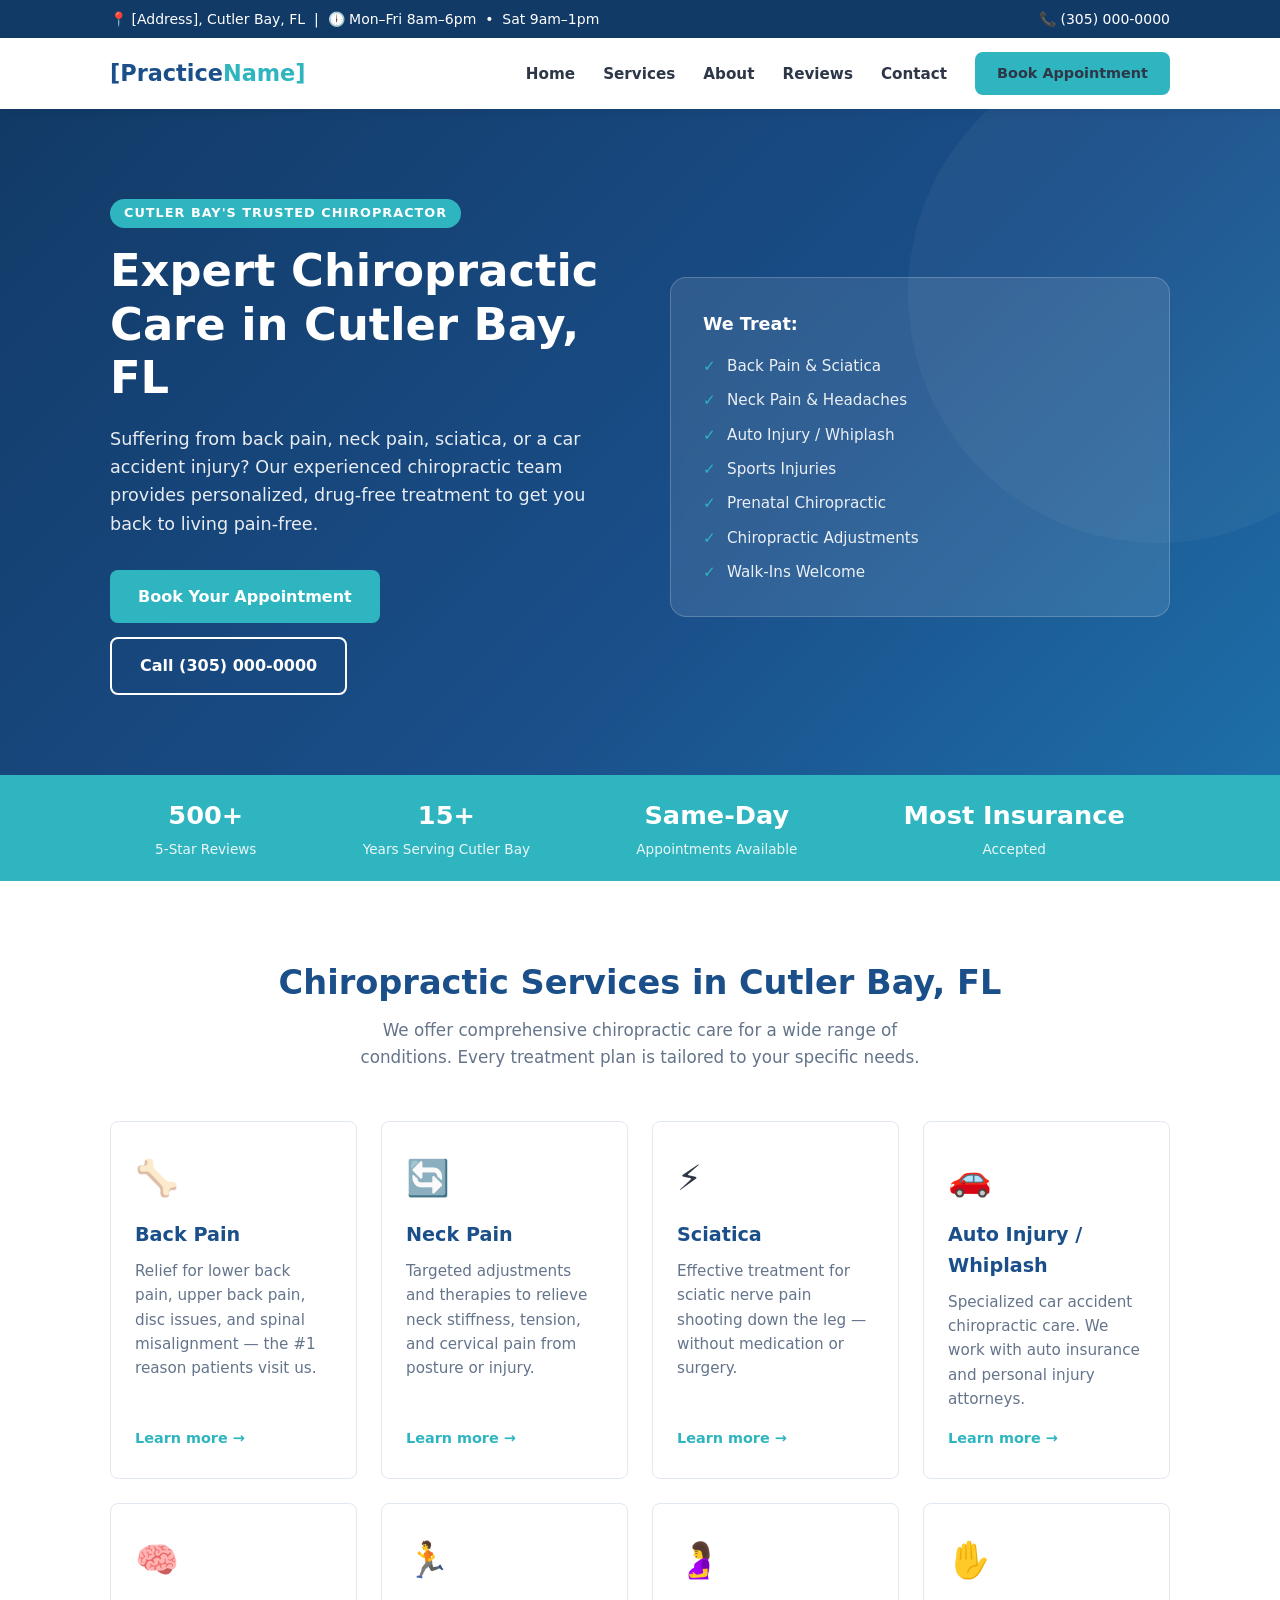
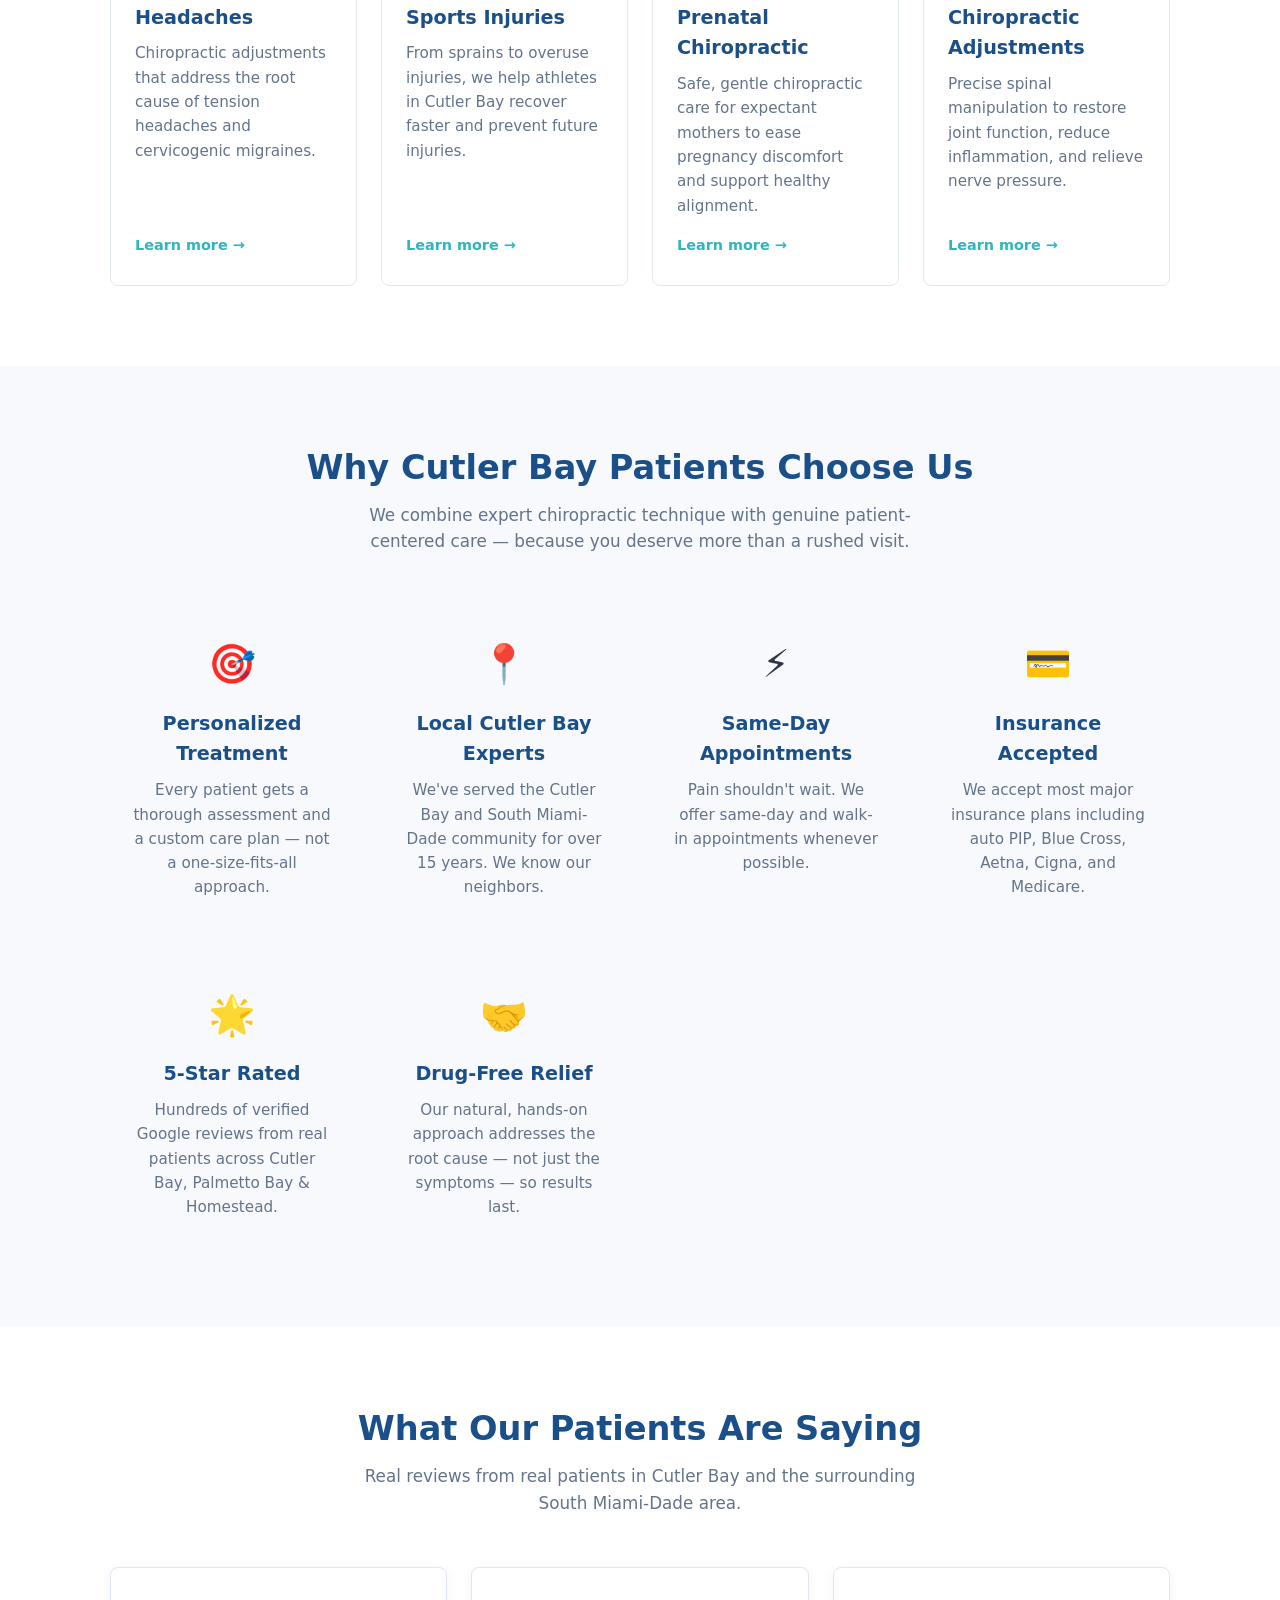
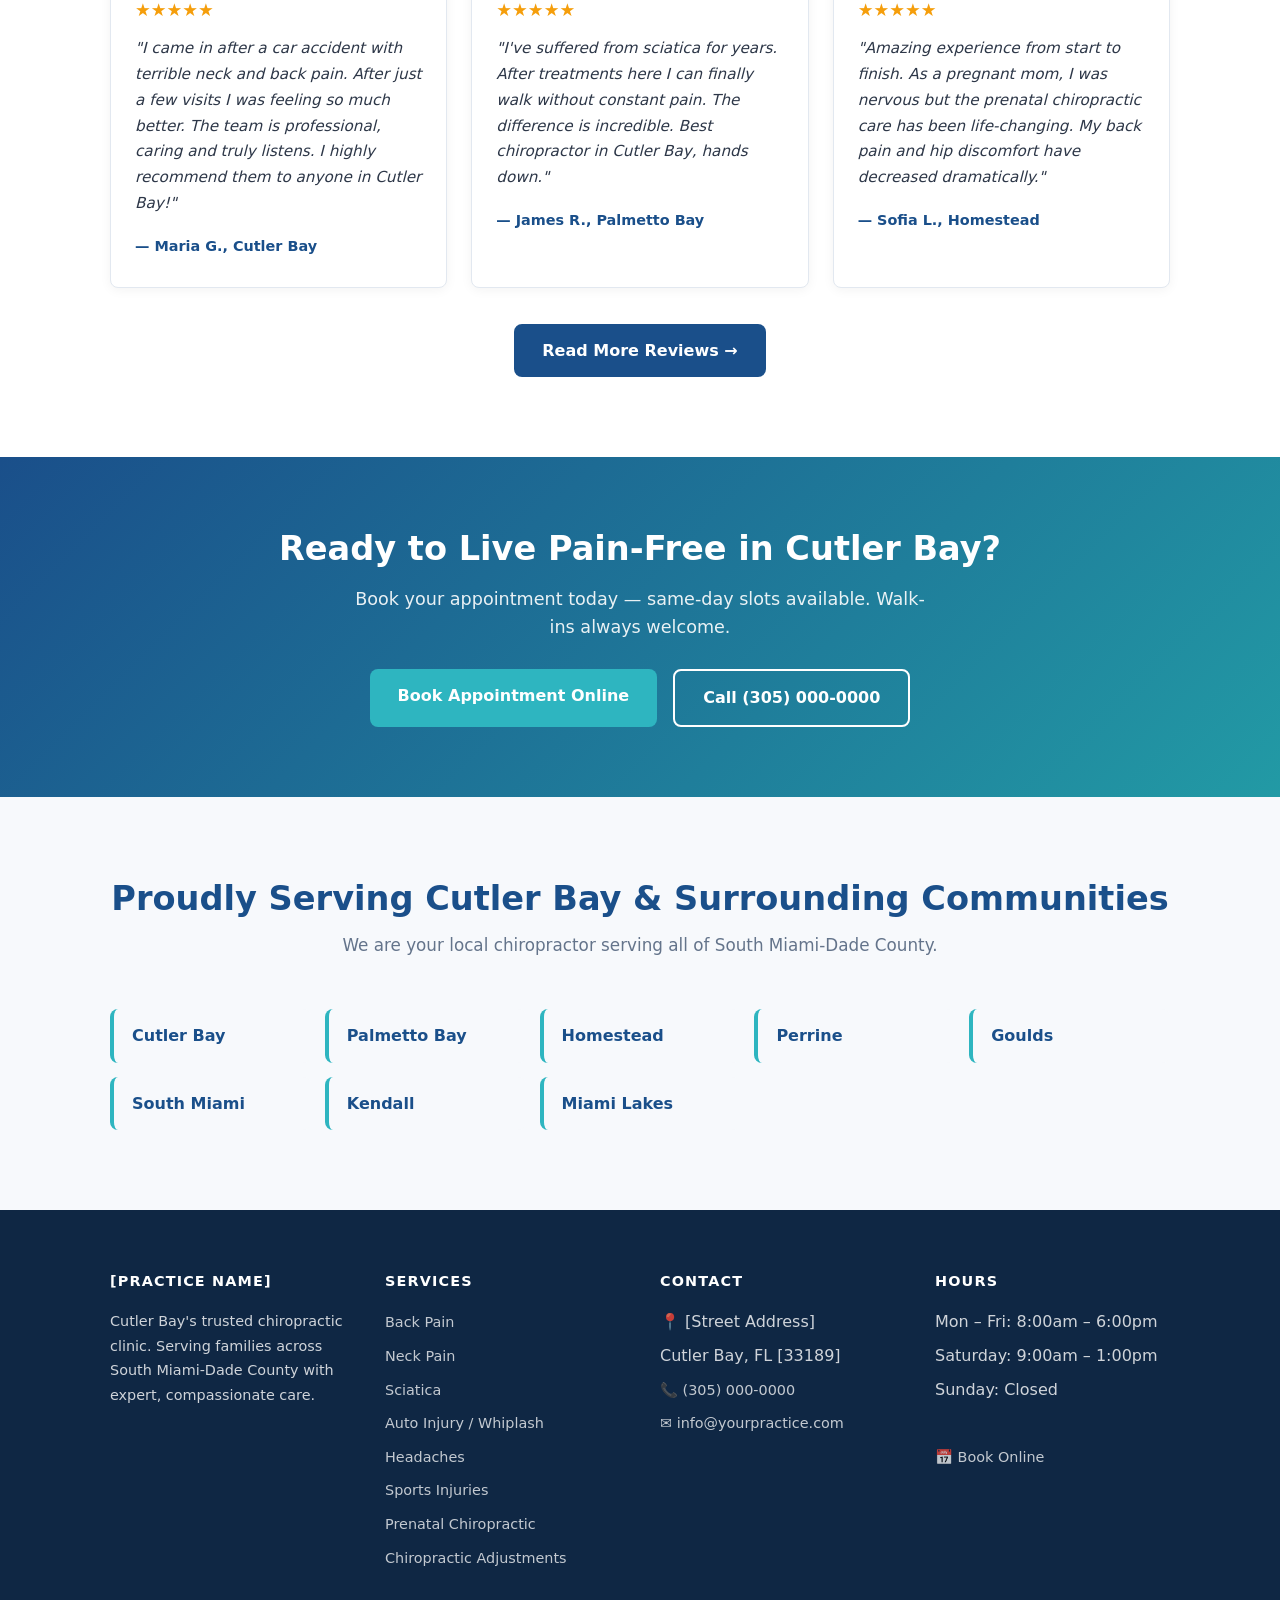
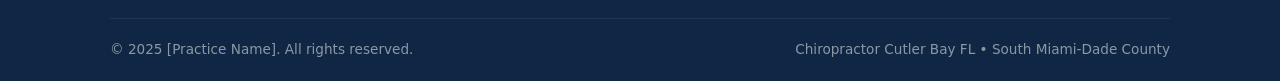
==== index.html @ 63dfa7e5 "Build full chiropractic website for Cutler Bay FL practice Complete SEO-optimized website including:" ====
<!DOCTYPE html>
<html lang="en">
<head>
  <meta charset="UTF-8" />
  <meta name="viewport" content="width=device-width, initial-scale=1.0" />
  <title>Chiropractor Cutler Bay FL | [Practice Name] – Back Pain, Neck Pain & More</title>
  <meta name="description" content="Top-rated chiropractor in Cutler Bay FL. We treat back pain, neck pain, sciatica, auto injuries, headaches, sports injuries & more. Walk-ins welcome. Book today!" />
  <meta name="keywords" content="chiropractor Cutler Bay FL, chiropractor near me, best chiropractor Cutler Bay, car accident chiropractor Cutler Bay, walk-in chiropractor Cutler Bay, back pain, neck pain, sciatica" />
  <link rel="canonical" href="https://www.[yourpractice].com/" />
  <link rel="stylesheet" href="css/style.css" />
  <!-- Schema.org LocalBusiness -->
  <script type="application/ld+json">
  {
    "@context": "https://schema.org",
    "@type": "MedicalBusiness",
    "name": "[Practice Name]",
    "description": "Chiropractic care in Cutler Bay, FL serving patients with back pain, neck pain, sciatica, auto injuries, headaches, sports injuries, and more.",
    "url": "https://www.[yourpractice].com",
    "telephone": "[(305) 000-0000]",
    "address": {
      "@type": "PostalAddress",
      "streetAddress": "[Street Address]",
      "addressLocality": "Cutler Bay",
      "addressRegion": "FL",
      "postalCode": "[33189]",
      "addressCountry": "US"
    },
    "geo": {
      "@type": "GeoCoordinates",
      "latitude": "25.5769",
      "longitude": "-80.3434"
    },
    "openingHoursSpecification": [
      { "@type": "OpeningHoursSpecification", "dayOfWeek": ["Monday","Tuesday","Wednesday","Thursday","Friday"], "opens": "08:00", "closes": "18:00" },
      { "@type": "OpeningHoursSpecification", "dayOfWeek": "Saturday", "opens": "09:00", "closes": "13:00" }
    ],
    "priceRange": "$$",
    "areaServed": ["Cutler Bay","Palmetto Bay","Homestead","Miami","South Miami-Dade County"]
  }
  </script>
</head>
<body>

  <!-- TOP BAR -->
  <div class="topbar">
    <div class="container">
      <span>&#128205; [Address], Cutler Bay, FL &nbsp;|&nbsp; &#128341; Mon–Fri 8am–6pm &nbsp;&bull;&nbsp; Sat 9am–1pm</span>
      <a href="tel:+13050000000">&#128222; (305) 000-0000</a>
    </div>
  </div>

  <!-- HEADER -->
  <header class="header">
    <div class="container">
      <a href="index.html" class="logo">[Practice<span>Name]</span></a>
      <nav class="nav" id="mainNav">
        <a href="index.html">Home</a>
        <a href="#services">Services</a>
        <a href="#about">About</a>
        <a href="#reviews">Reviews</a>
        <a href="contact.html">Contact</a>
        <a href="contact.html" class="btn btn--primary" style="padding:10px 22px;font-size:.9rem;">Book Appointment</a>
      </nav>
      <button class="nav-toggle" id="navToggle" aria-label="Toggle navigation">
        <span></span><span></span><span></span>
      </button>
    </div>
  </header>

  <!-- HERO -->
  <section class="hero">
    <div class="container">
      <div class="hero-content">
        <span class="hero-badge">Cutler Bay's Trusted Chiropractor</span>
        <h1>Expert Chiropractic Care in Cutler Bay, FL</h1>
        <p>Suffering from back pain, neck pain, sciatica, or a car accident injury? Our experienced chiropractic team provides personalized, drug-free treatment to get you back to living pain-free.</p>
        <div class="hero-btns">
          <a href="contact.html" class="btn btn--primary">Book Your Appointment</a>
          <a href="tel:+13050000000" class="btn btn--outline">Call (305) 000-0000</a>
        </div>
      </div>
      <div class="hero-card">
        <h3>We Treat:</h3>
        <ul>
          <li>Back Pain &amp; Sciatica</li>
          <li>Neck Pain &amp; Headaches</li>
          <li>Auto Injury / Whiplash</li>
          <li>Sports Injuries</li>
          <li>Prenatal Chiropractic</li>
          <li>Chiropractic Adjustments</li>
          <li>Walk-Ins Welcome</li>
        </ul>
      </div>
    </div>
  </section>

  <!-- TRUST BAR -->
  <div class="trust-bar">
    <div class="container">
      <div class="trust-item"><strong>500+</strong><span>5-Star Reviews</span></div>
      <div class="trust-item"><strong>15+</strong><span>Years Serving Cutler Bay</span></div>
      <div class="trust-item"><strong>Same-Day</strong><span>Appointments Available</span></div>
      <div class="trust-item"><strong>Most Insurance</strong><span>Accepted</span></div>
    </div>
  </div>

  <!-- SERVICES -->
  <section class="section" id="services">
    <div class="container">
      <div class="section-header">
        <h2>Chiropractic Services in Cutler Bay, FL</h2>
        <p>We offer comprehensive chiropractic care for a wide range of conditions. Every treatment plan is tailored to your specific needs.</p>
      </div>
      <div class="services-grid">
        <div class="service-card">
          <div class="service-icon">🦴</div>
          <h3>Back Pain</h3>
          <p>Relief for lower back pain, upper back pain, disc issues, and spinal misalignment — the #1 reason patients visit us.</p>
          <a href="services/back-pain.html" class="learn-more">Learn more &rarr;</a>
        </div>
        <div class="service-card">
          <div class="service-icon">🔄</div>
          <h3>Neck Pain</h3>
          <p>Targeted adjustments and therapies to relieve neck stiffness, tension, and cervical pain from posture or injury.</p>
          <a href="services/neck-pain.html" class="learn-more">Learn more &rarr;</a>
        </div>
        <div class="service-card">
          <div class="service-icon">⚡</div>
          <h3>Sciatica</h3>
          <p>Effective treatment for sciatic nerve pain shooting down the leg — without medication or surgery.</p>
          <a href="services/sciatica.html" class="learn-more">Learn more &rarr;</a>
        </div>
        <div class="service-card">
          <div class="service-icon">🚗</div>
          <h3>Auto Injury / Whiplash</h3>
          <p>Specialized car accident chiropractic care. We work with auto insurance and personal injury attorneys.</p>
          <a href="services/auto-injury.html" class="learn-more">Learn more &rarr;</a>
        </div>
        <div class="service-card">
          <div class="service-icon">🧠</div>
          <h3>Headaches</h3>
          <p>Chiropractic adjustments that address the root cause of tension headaches and cervicogenic migraines.</p>
          <a href="services/headaches.html" class="learn-more">Learn more &rarr;</a>
        </div>
        <div class="service-card">
          <div class="service-icon">🏃</div>
          <h3>Sports Injuries</h3>
          <p>From sprains to overuse injuries, we help athletes in Cutler Bay recover faster and prevent future injuries.</p>
          <a href="services/sports-injuries.html" class="learn-more">Learn more &rarr;</a>
        </div>
        <div class="service-card">
          <div class="service-icon">🤰</div>
          <h3>Prenatal Chiropractic</h3>
          <p>Safe, gentle chiropractic care for expectant mothers to ease pregnancy discomfort and support healthy alignment.</p>
          <a href="services/prenatal-chiropractic.html" class="learn-more">Learn more &rarr;</a>
        </div>
        <div class="service-card">
          <div class="service-icon">✋</div>
          <h3>Chiropractic Adjustments</h3>
          <p>Precise spinal manipulation to restore joint function, reduce inflammation, and relieve nerve pressure.</p>
          <a href="services/chiropractic-adjustments.html" class="learn-more">Learn more &rarr;</a>
        </div>
      </div>
    </div>
  </section>

  <!-- WHY CHOOSE US -->
  <section class="section section--gray" id="about">
    <div class="container">
      <div class="section-header">
        <h2>Why Cutler Bay Patients Choose Us</h2>
        <p>We combine expert chiropractic technique with genuine patient-centered care — because you deserve more than a rushed visit.</p>
      </div>
      <div class="why-grid">
        <div class="why-card">
          <div class="why-icon">🎯</div>
          <h3>Personalized Treatment</h3>
          <p>Every patient gets a thorough assessment and a custom care plan — not a one-size-fits-all approach.</p>
        </div>
        <div class="why-card">
          <div class="why-icon">📍</div>
          <h3>Local Cutler Bay Experts</h3>
          <p>We've served the Cutler Bay and South Miami-Dade community for over 15 years. We know our neighbors.</p>
        </div>
        <div class="why-card">
          <div class="why-icon">⚡</div>
          <h3>Same-Day Appointments</h3>
          <p>Pain shouldn't wait. We offer same-day and walk-in appointments whenever possible.</p>
        </div>
        <div class="why-card">
          <div class="why-icon">💳</div>
          <h3>Insurance Accepted</h3>
          <p>We accept most major insurance plans including auto PIP, Blue Cross, Aetna, Cigna, and Medicare.</p>
        </div>
        <div class="why-card">
          <div class="why-icon">🌟</div>
          <h3>5-Star Rated</h3>
          <p>Hundreds of verified Google reviews from real patients across Cutler Bay, Palmetto Bay &amp; Homestead.</p>
        </div>
        <div class="why-card">
          <div class="why-icon">🤝</div>
          <h3>Drug-Free Relief</h3>
          <p>Our natural, hands-on approach addresses the root cause — not just the symptoms — so results last.</p>
        </div>
      </div>
    </div>
  </section>

  <!-- REVIEWS -->
  <section class="section" id="reviews">
    <div class="container">
      <div class="section-header">
        <h2>What Our Patients Are Saying</h2>
        <p>Real reviews from real patients in Cutler Bay and the surrounding South Miami-Dade area.</p>
      </div>
      <div class="reviews-grid">
        <div class="review-card">
          <div class="stars">&#9733;&#9733;&#9733;&#9733;&#9733;</div>
          <blockquote>"I came in after a car accident with terrible neck and back pain. After just a few visits I was feeling so much better. The team is professional, caring and truly listens. I highly recommend them to anyone in Cutler Bay!"</blockquote>
          <span class="reviewer">— Maria G., Cutler Bay</span>
        </div>
        <div class="review-card">
          <div class="stars">&#9733;&#9733;&#9733;&#9733;&#9733;</div>
          <blockquote>"I've suffered from sciatica for years. After treatments here I can finally walk without constant pain. The difference is incredible. Best chiropractor in Cutler Bay, hands down."</blockquote>
          <span class="reviewer">— James R., Palmetto Bay</span>
        </div>
        <div class="review-card">
          <div class="stars">&#9733;&#9733;&#9733;&#9733;&#9733;</div>
          <blockquote>"Amazing experience from start to finish. As a pregnant mom, I was nervous but the prenatal chiropractic care has been life-changing. My back pain and hip discomfort have decreased dramatically."</blockquote>
          <span class="reviewer">— Sofia L., Homestead</span>
        </div>
      </div>
      <div style="text-align:center;margin-top:36px;">
        <a href="contact.html" class="btn btn--blue">Read More Reviews &rarr;</a>
      </div>
    </div>
  </section>

  <!-- CTA -->
  <section class="cta-band">
    <div class="container">
      <h2>Ready to Live Pain-Free in Cutler Bay?</h2>
      <p>Book your appointment today — same-day slots available. Walk-ins always welcome.</p>
      <div class="cta-btns">
        <a href="contact.html" class="btn btn--primary">Book Appointment Online</a>
        <a href="tel:+13050000000" class="btn btn--outline">Call (305) 000-0000</a>
      </div>
    </div>
  </section>

  <!-- AREA SERVED -->
  <section class="section section--gray">
    <div class="container">
      <div class="section-header">
        <h2>Proudly Serving Cutler Bay &amp; Surrounding Communities</h2>
        <p>We are your local chiropractor serving all of South Miami-Dade County.</p>
      </div>
      <div class="conditions-list">
        <span class="condition-item">Cutler Bay</span>
        <span class="condition-item">Palmetto Bay</span>
        <span class="condition-item">Homestead</span>
        <span class="condition-item">Perrine</span>
        <span class="condition-item">Goulds</span>
        <span class="condition-item">South Miami</span>
        <span class="condition-item">Kendall</span>
        <span class="condition-item">Miami Lakes</span>
      </div>
    </div>
  </section>

  <!-- FOOTER -->
  <footer class="footer">
    <div class="container">
      <div class="footer-grid">
        <div class="footer-col">
          <h4>[Practice Name]</h4>
          <p>Cutler Bay's trusted chiropractic clinic. Serving families across South Miami-Dade County with expert, compassionate care.</p>
        </div>
        <div class="footer-col">
          <h4>Services</h4>
          <ul>
            <li><a href="services/back-pain.html">Back Pain</a></li>
            <li><a href="services/neck-pain.html">Neck Pain</a></li>
            <li><a href="services/sciatica.html">Sciatica</a></li>
            <li><a href="services/auto-injury.html">Auto Injury / Whiplash</a></li>
            <li><a href="services/headaches.html">Headaches</a></li>
            <li><a href="services/sports-injuries.html">Sports Injuries</a></li>
            <li><a href="services/prenatal-chiropractic.html">Prenatal Chiropractic</a></li>
            <li><a href="services/chiropractic-adjustments.html">Chiropractic Adjustments</a></li>
          </ul>
        </div>
        <div class="footer-col">
          <h4>Contact</h4>
          <ul>
            <li>&#128205; [Street Address]</li>
            <li>Cutler Bay, FL [33189]</li>
            <li><a href="tel:+13050000000">&#128222; (305) 000-0000</a></li>
            <li><a href="mailto:info@yourpractice.com">&#9993;&#65039; info@yourpractice.com</a></li>
          </ul>
        </div>
        <div class="footer-col">
          <h4>Hours</h4>
          <ul>
            <li>Mon – Fri: 8:00am – 6:00pm</li>
            <li>Saturday: 9:00am – 1:00pm</li>
            <li>Sunday: Closed</li>
            <li>&nbsp;</li>
            <li><a href="contact.html">&#128197; Book Online</a></li>
          </ul>
        </div>
      </div>
      <div class="footer-bottom">
        <span>&copy; 2025 [Practice Name]. All rights reserved.</span>
        <span>Chiropractor Cutler Bay FL &bull; South Miami-Dade County</span>
      </div>
    </div>
  </footer>

  <script>
    const toggle = document.getElementById('navToggle');
    const nav = document.getElementById('mainNav');
    toggle.addEventListener('click', () => nav.classList.toggle('open'));
  </script>
</body>
</html>
---- css/style.css ----
/* ===== RESET & BASE ===== */
*, *::before, *::after { box-sizing: border-box; margin: 0; padding: 0; }

:root {
  --blue:       #1a4f8a;
  --blue-dark:  #123a67;
  --teal:       #2eb5c0;
  --teal-dark:  #229aa5;
  --text:       #2d3748;
  --muted:      #64748b;
  --bg:         #f7f9fc;
  --white:      #ffffff;
  --border:     #e2e8f0;
  --radius:     8px;
  --shadow:     0 4px 24px rgba(26,79,138,.10);
  --transition: .2s ease;
}

html { scroll-behavior: smooth; }

body {
  font-family: 'Segoe UI', system-ui, -apple-system, sans-serif;
  color: var(--text);
  background: var(--white);
  line-height: 1.6;
  font-size: 16px;
}

img { max-width: 100%; display: block; }
a  { color: var(--blue); text-decoration: none; }
a:hover { color: var(--teal); }

.container { max-width: 1100px; margin: 0 auto; padding: 0 20px; }
.section   { padding: 80px 0; }
.section--gray { background: var(--bg); }

h1 { font-size: clamp(1.8rem, 4vw, 2.8rem); line-height: 1.2; }
h2 { font-size: clamp(1.5rem, 3vw, 2.1rem); line-height: 1.3; }
h3 { font-size: 1.2rem; }

/* ===== BUTTONS ===== */
.btn {
  display: inline-block;
  padding: 14px 28px;
  border-radius: var(--radius);
  font-weight: 700;
  font-size: 1rem;
  transition: background var(--transition), transform var(--transition);
  cursor: pointer;
  border: none;
  text-align: center;
}
.btn--primary {
  background: var(--teal);
  color: var(--white);
}
.btn--primary:hover {
  background: var(--teal-dark);
  color: var(--white);
  transform: translateY(-2px);
}
.btn--outline {
  background: transparent;
  color: var(--white);
  border: 2px solid var(--white);
}
.btn--outline:hover {
  background: var(--white);
  color: var(--blue);
}
.btn--blue {
  background: var(--blue);
  color: var(--white);
}
.btn--blue:hover {
  background: var(--blue-dark);
  color: var(--white);
  transform: translateY(-2px);
}

/* ===== TOP BAR ===== */
.topbar {
  background: var(--blue-dark);
  color: var(--white);
  padding: 8px 0;
  font-size: .875rem;
}
.topbar .container {
  display: flex;
  justify-content: space-between;
  align-items: center;
  flex-wrap: wrap;
  gap: 6px;
}
.topbar a { color: var(--white); }
.topbar a:hover { color: var(--teal); }

/* ===== HEADER / NAV ===== */
.header {
  background: var(--white);
  position: sticky;
  top: 0;
  z-index: 100;
  box-shadow: 0 2px 12px rgba(0,0,0,.08);
}
.header .container {
  display: flex;
  align-items: center;
  justify-content: space-between;
  padding-top: 14px;
  padding-bottom: 14px;
}
.logo {
  font-size: 1.4rem;
  font-weight: 800;
  color: var(--blue);
  line-height: 1.2;
}
.logo span { color: var(--teal); }

.nav { display: flex; align-items: center; gap: 28px; }
.nav a {
  color: var(--text);
  font-weight: 600;
  font-size: .95rem;
  transition: color var(--transition);
}
.nav a:hover { color: var(--blue); }

.nav-toggle {
  display: none;
  background: none;
  border: none;
  cursor: pointer;
  flex-direction: column;
  gap: 5px;
  padding: 4px;
}
.nav-toggle span {
  display: block;
  width: 24px;
  height: 2px;
  background: var(--blue);
  border-radius: 2px;
  transition: var(--transition);
}

/* ===== HERO ===== */
.hero {
  background: linear-gradient(135deg, var(--blue-dark) 0%, var(--blue) 60%, #1e6fa8 100%);
  color: var(--white);
  padding: 90px 0 80px;
  position: relative;
  overflow: hidden;
}
.hero::after {
  content: '';
  position: absolute;
  right: -10%;
  top: -10%;
  width: 500px;
  height: 500px;
  border-radius: 50%;
  background: rgba(255,255,255,.04);
  pointer-events: none;
}
.hero .container {
  display: grid;
  grid-template-columns: 1fr 1fr;
  gap: 60px;
  align-items: center;
}
.hero-badge {
  display: inline-block;
  background: var(--teal);
  color: var(--white);
  font-size: .8rem;
  font-weight: 700;
  padding: 4px 14px;
  border-radius: 20px;
  text-transform: uppercase;
  letter-spacing: .08em;
  margin-bottom: 16px;
}
.hero h1 { color: var(--white); margin-bottom: 20px; }
.hero p { font-size: 1.1rem; opacity: .9; margin-bottom: 32px; }
.hero-btns { display: flex; gap: 14px; flex-wrap: wrap; }

.hero-card {
  background: rgba(255,255,255,.1);
  border: 1px solid rgba(255,255,255,.2);
  border-radius: 16px;
  padding: 32px;
  backdrop-filter: blur(6px);
}
.hero-card h3 { color: var(--white); margin-bottom: 16px; font-size: 1.1rem; }
.hero-card ul { list-style: none; display: flex; flex-direction: column; gap: 10px; }
.hero-card li {
  color: rgba(255,255,255,.9);
  padding-left: 24px;
  position: relative;
  font-size: .95rem;
}
.hero-card li::before {
  content: '✓';
  position: absolute;
  left: 0;
  color: var(--teal);
  font-weight: 700;
}

/* ===== TRUST BAR ===== */
.trust-bar {
  background: var(--teal);
  padding: 20px 0;
}
.trust-bar .container {
  display: flex;
  justify-content: space-around;
  flex-wrap: wrap;
  gap: 16px;
  text-align: center;
}
.trust-item { color: var(--white); }
.trust-item strong { display: block; font-size: 1.6rem; font-weight: 800; }
.trust-item span { font-size: .85rem; opacity: .9; }

/* ===== SECTION HEADER ===== */
.section-header { text-align: center; margin-bottom: 50px; }
.section-header h2 { color: var(--blue); margin-bottom: 12px; }
.section-header p { color: var(--muted); max-width: 600px; margin: 0 auto; font-size: 1.05rem; }

/* ===== SERVICES GRID ===== */
.services-grid {
  display: grid;
  grid-template-columns: repeat(auto-fit, minmax(240px, 1fr));
  gap: 24px;
}
.service-card {
  background: var(--white);
  border: 1px solid var(--border);
  border-radius: var(--radius);
  padding: 28px 24px;
  transition: box-shadow var(--transition), transform var(--transition);
  display: flex;
  flex-direction: column;
}
.service-card:hover {
  box-shadow: var(--shadow);
  transform: translateY(-4px);
}
.service-icon {
  font-size: 2.2rem;
  margin-bottom: 14px;
}
.service-card h3 { color: var(--blue); margin-bottom: 8px; }
.service-card p { color: var(--muted); font-size: .95rem; flex: 1; margin-bottom: 16px; }
.service-card a.learn-more {
  color: var(--teal);
  font-weight: 700;
  font-size: .9rem;
}
.service-card a.learn-more:hover { color: var(--teal-dark); }

/* ===== WHY CHOOSE US ===== */
.why-grid {
  display: grid;
  grid-template-columns: repeat(auto-fit, minmax(200px, 1fr));
  gap: 28px;
}
.why-card {
  text-align: center;
  padding: 28px 20px;
}
.why-icon {
  font-size: 2.4rem;
  margin-bottom: 14px;
}
.why-card h3 { color: var(--blue); margin-bottom: 8px; }
.why-card p { color: var(--muted); font-size: .95rem; }

/* ===== REVIEWS ===== */
.reviews-grid {
  display: grid;
  grid-template-columns: repeat(auto-fit, minmax(280px, 1fr));
  gap: 24px;
}
.review-card {
  background: var(--white);
  border: 1px solid var(--border);
  border-radius: var(--radius);
  padding: 28px 24px;
  box-shadow: 0 2px 12px rgba(0,0,0,.05);
}
.stars { color: #f59e0b; font-size: 1.1rem; margin-bottom: 12px; }
.review-card blockquote {
  color: var(--text);
  font-size: .95rem;
  font-style: italic;
  line-height: 1.7;
  margin-bottom: 16px;
}
.reviewer { font-weight: 700; color: var(--blue); font-size: .9rem; }

/* ===== CTA BAND ===== */
.cta-band {
  background: linear-gradient(135deg, var(--blue) 0%, var(--teal-dark) 100%);
  padding: 70px 0;
  text-align: center;
  color: var(--white);
}
.cta-band h2 { color: var(--white); margin-bottom: 14px; }
.cta-band p { opacity: .9; margin-bottom: 28px; font-size: 1.1rem; max-width: 580px; margin-left: auto; margin-right: auto; }
.cta-btns { display: flex; gap: 16px; justify-content: center; flex-wrap: wrap; }

/* ===== CONDITIONS / FAQ ===== */
.conditions-list {
  display: grid;
  grid-template-columns: repeat(auto-fit, minmax(200px, 1fr));
  gap: 14px;
  margin-top: 16px;
}
.condition-item {
  background: var(--bg);
  border-radius: var(--radius);
  padding: 14px 18px;
  font-weight: 600;
  color: var(--blue);
  border-left: 4px solid var(--teal);
  transition: background var(--transition);
}
.condition-item:hover { background: #e8f4f8; }

/* ===== CONTACT / MAP ===== */
.contact-grid {
  display: grid;
  grid-template-columns: 1fr 1fr;
  gap: 48px;
  align-items: start;
}
.contact-info h2 { color: var(--blue); margin-bottom: 24px; }
.contact-detail {
  display: flex;
  gap: 14px;
  margin-bottom: 20px;
  align-items: flex-start;
}
.contact-detail .icon { font-size: 1.5rem; flex-shrink: 0; }
.contact-detail h4 { font-size: .85rem; text-transform: uppercase; letter-spacing: .06em; color: var(--muted); margin-bottom: 4px; }
.contact-detail p, .contact-detail a { color: var(--text); font-size: 1rem; }

.hours-table { width: 100%; border-collapse: collapse; margin-top: 8px; }
.hours-table tr td { padding: 6px 0; font-size: .95rem; }
.hours-table tr td:last-child { text-align: right; color: var(--muted); }

/* ===== CONTACT FORM ===== */
.contact-form h3 { color: var(--blue); margin-bottom: 20px; }
.form-group { margin-bottom: 16px; }
.form-group label { display: block; font-weight: 600; margin-bottom: 6px; font-size: .9rem; }
.form-group input,
.form-group select,
.form-group textarea {
  width: 100%;
  padding: 12px 14px;
  border: 1px solid var(--border);
  border-radius: var(--radius);
  font-size: 1rem;
  font-family: inherit;
  color: var(--text);
  transition: border-color var(--transition);
}
.form-group input:focus,
.form-group select:focus,
.form-group textarea:focus {
  outline: none;
  border-color: var(--teal);
}
.form-group textarea { resize: vertical; min-height: 110px; }

/* ===== SERVICE PAGE ===== */
.service-hero {
  background: linear-gradient(135deg, var(--blue-dark) 0%, var(--blue) 100%);
  color: var(--white);
  padding: 70px 0;
}
.service-hero h1 { color: var(--white); margin-bottom: 16px; }
.service-hero p { opacity: .9; font-size: 1.1rem; max-width: 640px; margin-bottom: 28px; }

.service-body { padding: 70px 0; }
.service-body .container {
  display: grid;
  grid-template-columns: 2fr 1fr;
  gap: 48px;
  align-items: start;
}
.service-content h2 { color: var(--blue); margin: 32px 0 12px; font-size: 1.4rem; }
.service-content h2:first-child { margin-top: 0; }
.service-content p { color: var(--text); margin-bottom: 14px; line-height: 1.75; }
.service-content ul { margin: 12px 0 14px 20px; }
.service-content li { margin-bottom: 8px; color: var(--text); }

.service-sidebar {
  position: sticky;
  top: 90px;
}
.sidebar-card {
  background: var(--bg);
  border: 1px solid var(--border);
  border-radius: var(--radius);
  padding: 28px 24px;
  margin-bottom: 20px;
}
.sidebar-card h4 { color: var(--blue); margin-bottom: 14px; font-size: 1rem; }
.sidebar-card ul { list-style: none; display: flex; flex-direction: column; gap: 8px; }
.sidebar-card li { font-size: .95rem; }
.sidebar-card li a { color: var(--text); font-weight: 500; }
.sidebar-card li a:hover { color: var(--teal); }

/* ===== FOOTER ===== */
.footer {
  background: #0f2744;
  color: rgba(255,255,255,.8);
  padding: 60px 0 0;
}
.footer-grid {
  display: grid;
  grid-template-columns: repeat(auto-fit, minmax(200px, 1fr));
  gap: 40px;
  margin-bottom: 48px;
}
.footer-col h4 {
  color: var(--white);
  font-size: .9rem;
  text-transform: uppercase;
  letter-spacing: .08em;
  margin-bottom: 16px;
}
.footer-col p { font-size: .9rem; line-height: 1.7; }
.footer-col ul { list-style: none; display: flex; flex-direction: column; gap: 8px; }
.footer-col a {
  color: rgba(255,255,255,.75);
  font-size: .9rem;
  transition: color var(--transition);
}
.footer-col a:hover { color: var(--teal); }
.footer-bottom {
  border-top: 1px solid rgba(255,255,255,.1);
  padding: 20px 0;
  display: flex;
  justify-content: space-between;
  align-items: center;
  flex-wrap: wrap;
  gap: 10px;
  font-size: .85rem;
  opacity: .65;
}

/* ===== SCHEMA HIDDEN ===== */
.schema-hidden { display: none; }

/* ===== RESPONSIVE ===== */
@media (max-width: 900px) {
  .hero .container { grid-template-columns: 1fr; gap: 40px; }
  .contact-grid { grid-template-columns: 1fr; }
  .service-body .container { grid-template-columns: 1fr; }
  .service-sidebar { position: static; }
}

@media (max-width: 700px) {
  .section { padding: 56px 0; }
  .nav { display: none; position: absolute; top: 100%; left: 0; right: 0; background: var(--white); flex-direction: column; padding: 20px; box-shadow: 0 8px 20px rgba(0,0,0,.1); gap: 16px; }
  .nav.open { display: flex; }
  .nav-toggle { display: flex; }
  .topbar .container { flex-direction: column; text-align: center; gap: 4px; }
  .trust-bar .container { gap: 24px; }
  .hero { padding: 60px 0 50px; }
  .cta-band { padding: 50px 0; }
  .footer-bottom { flex-direction: column; text-align: center; }
}

@media (max-width: 480px) {
  .hero-btns { flex-direction: column; }
  .cta-btns { flex-direction: column; align-items: center; }
}
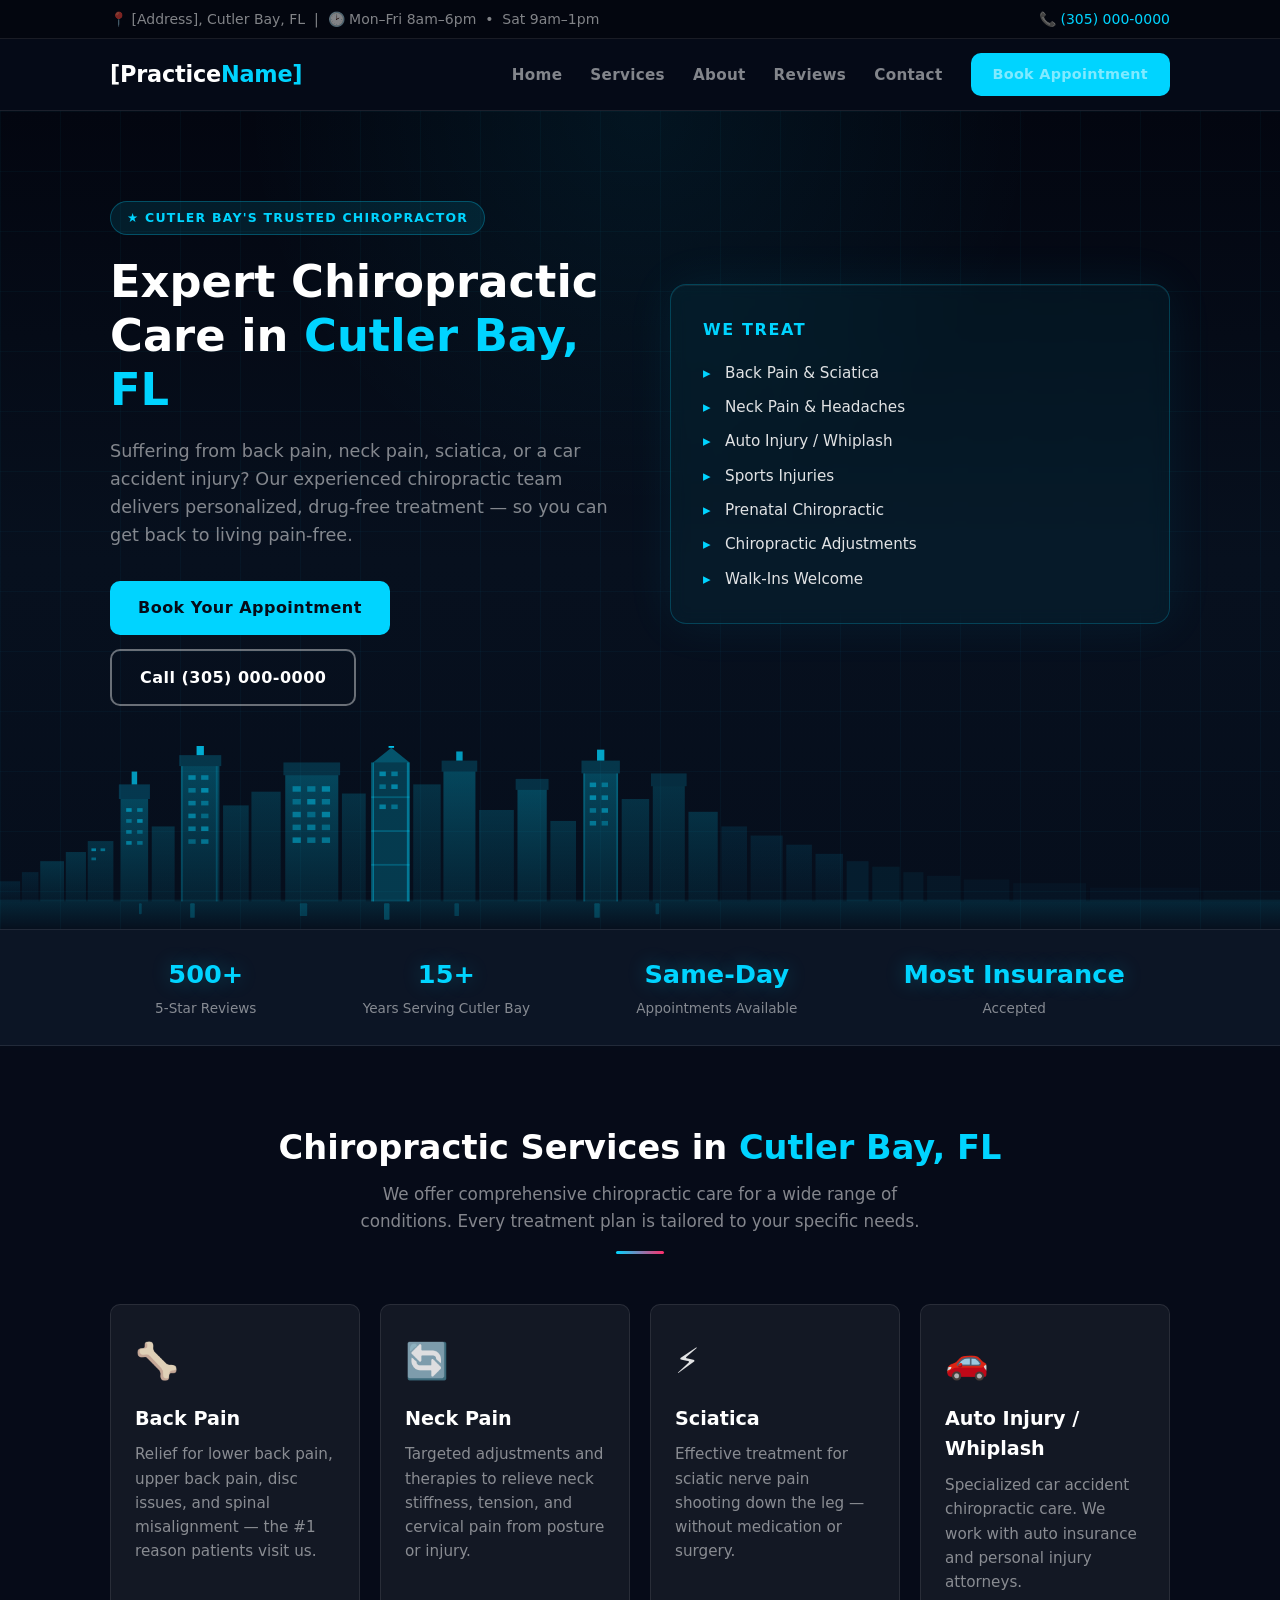
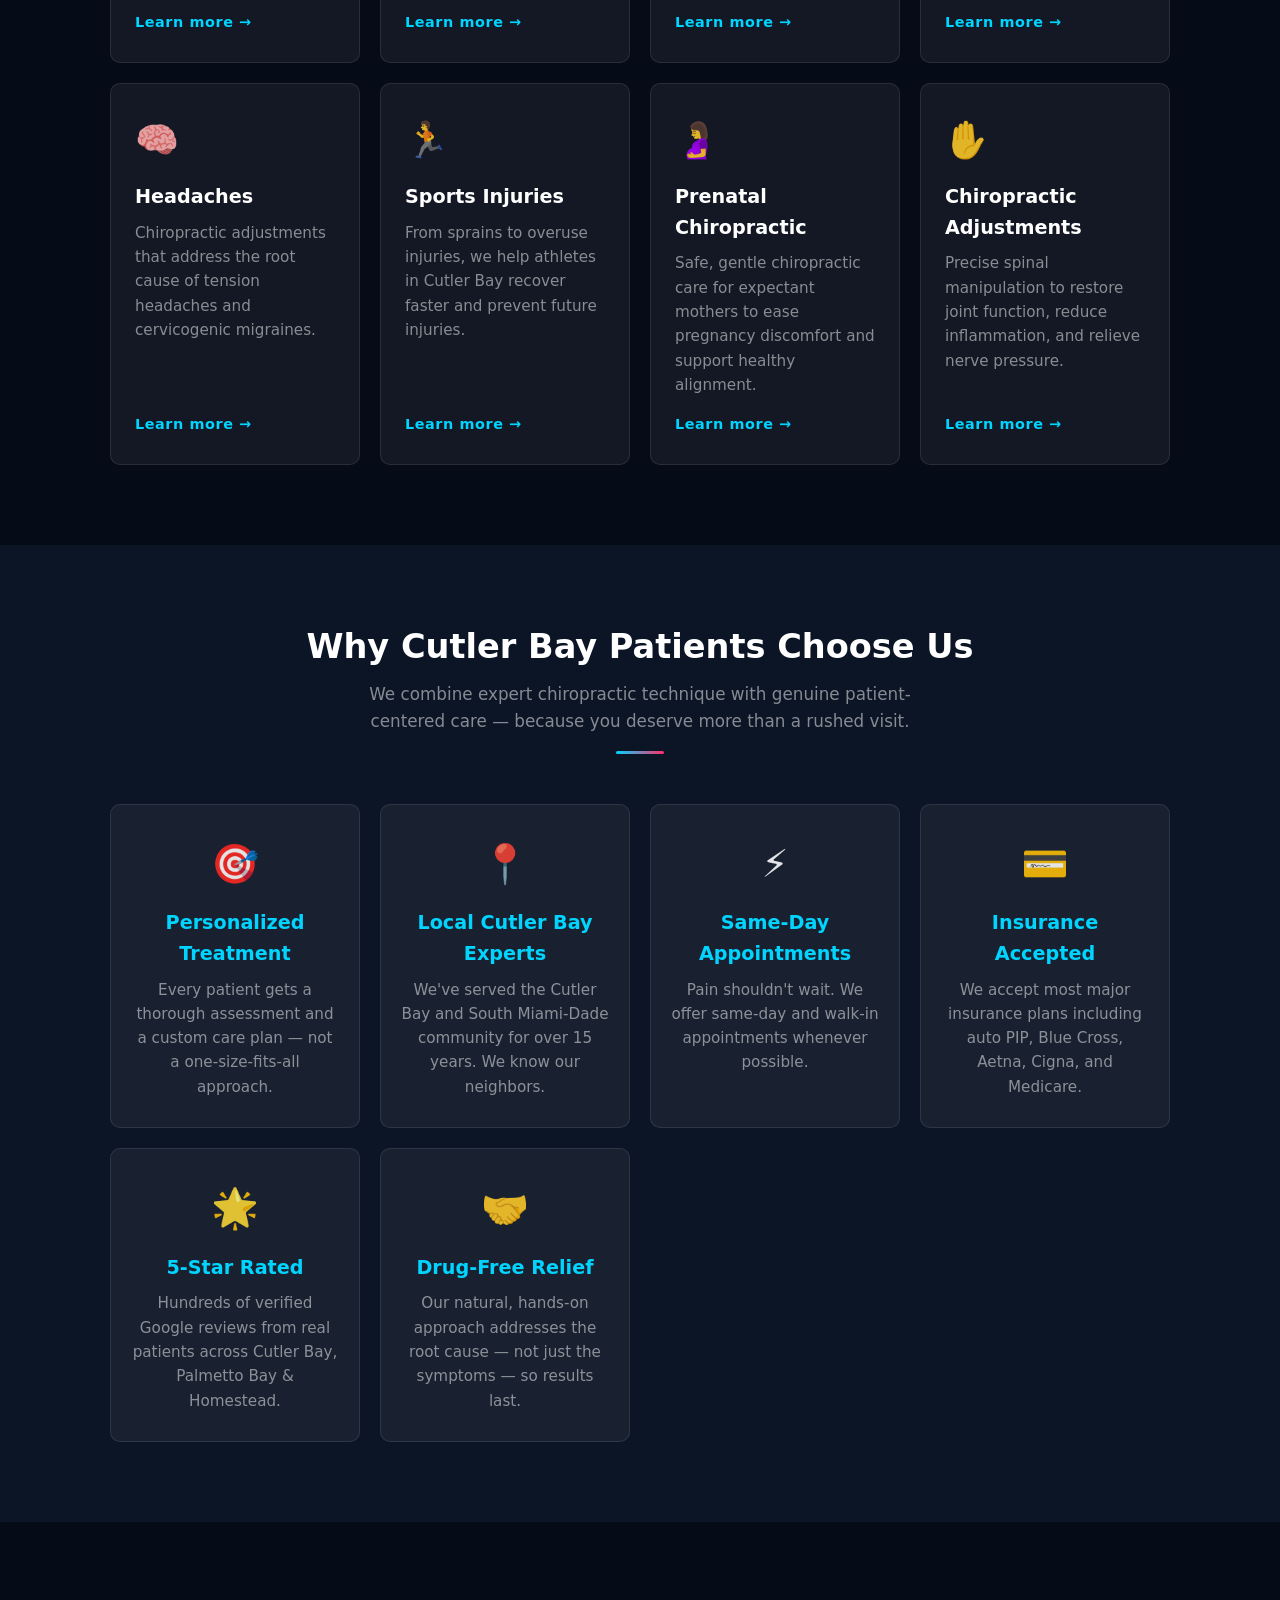
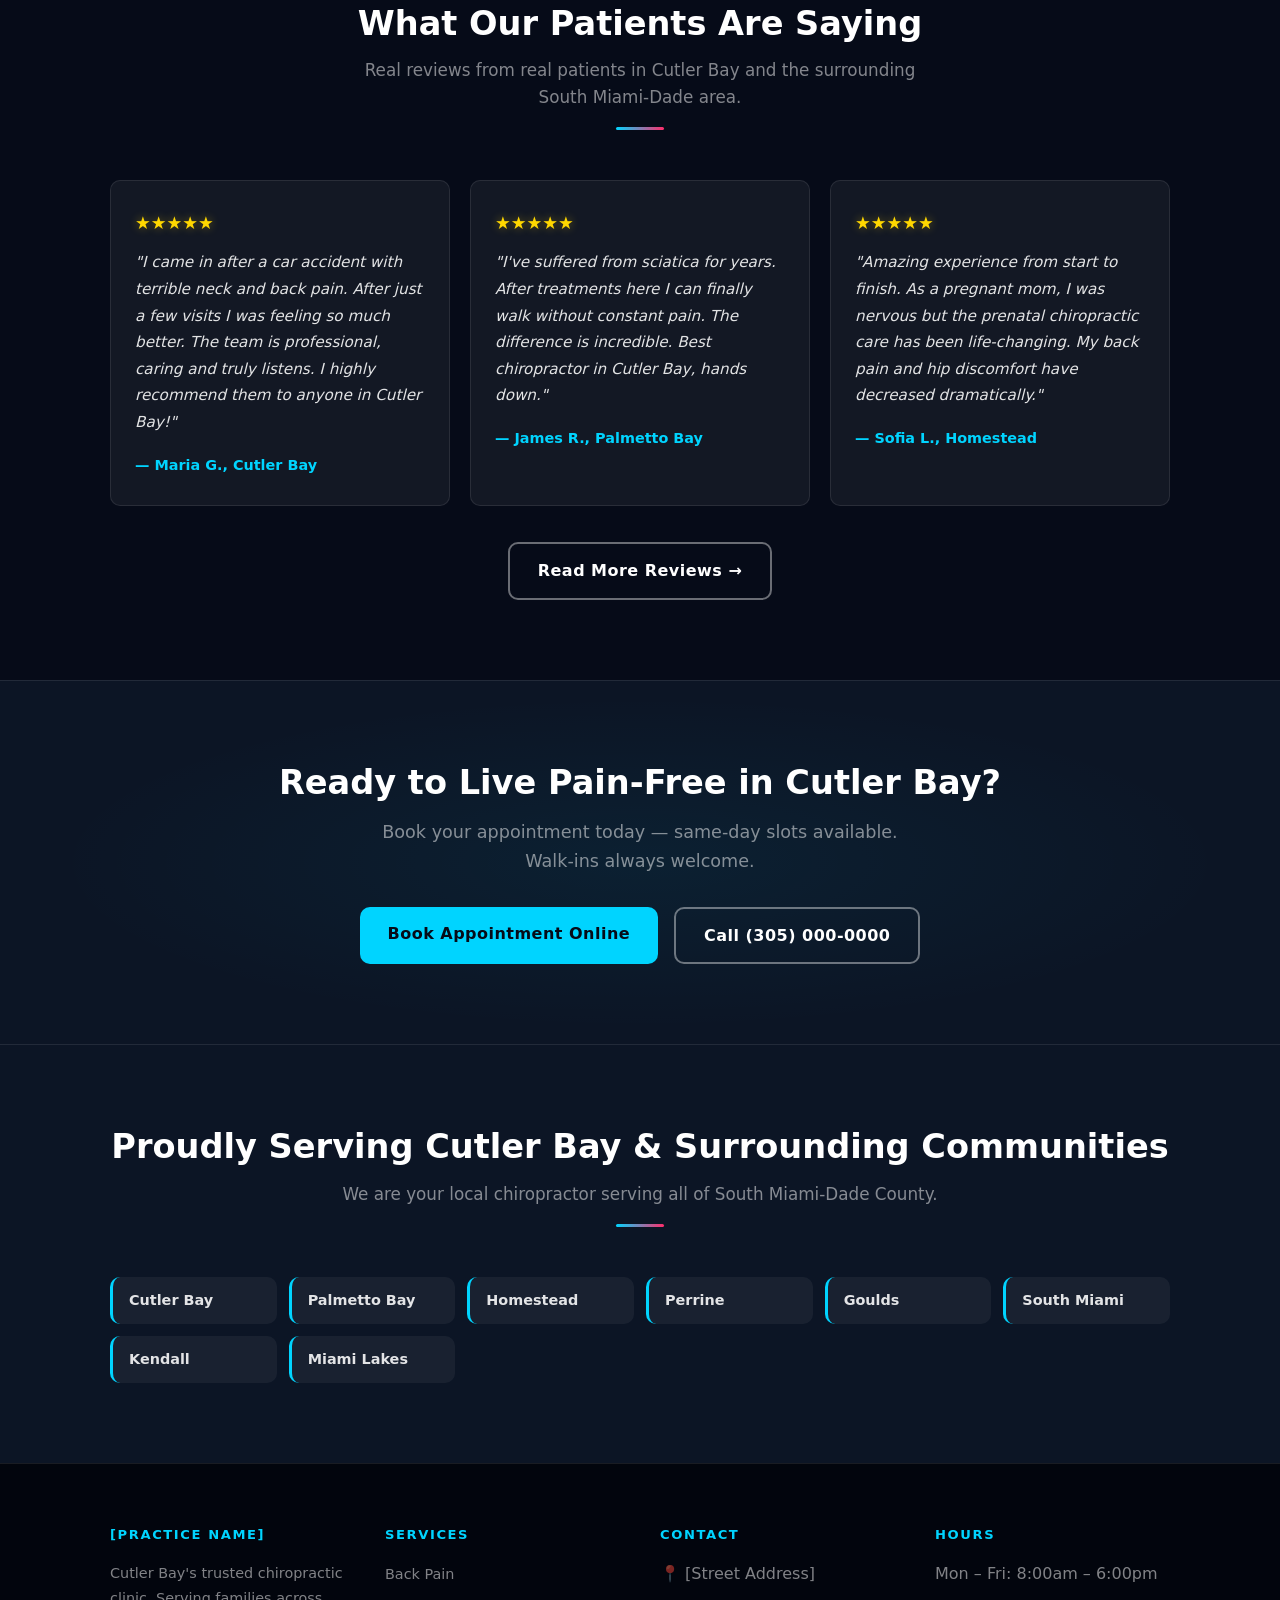
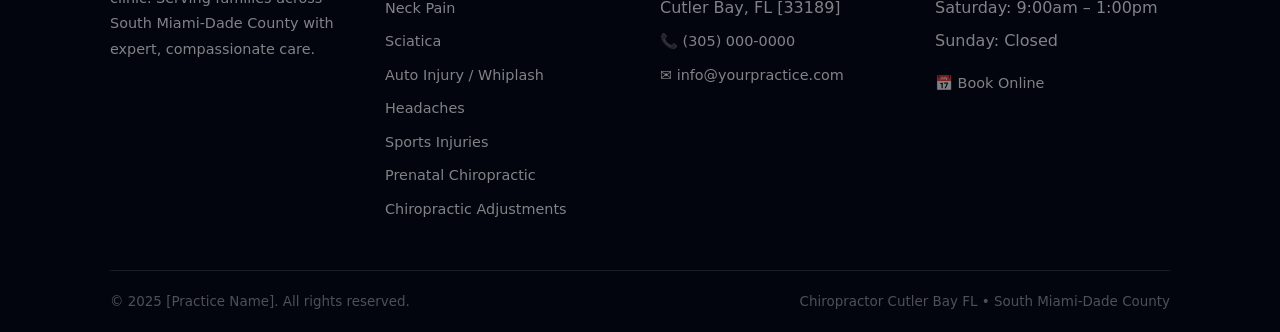
==== commit 732b0818: "Redesign: Miami night skyscraper theme Dark midnight background, neon cyan/pink glass aesthetic, CSS" ====
--- a/index.html
+++ b/index.html
@@ -8,7 +8,6 @@
   <meta name="keywords" content="chiropractor Cutler Bay FL, chiropractor near me, best chiropractor Cutler Bay, car accident chiropractor Cutler Bay, walk-in chiropractor Cutler Bay, back pain, neck pain, sciatica" />
   <link rel="canonical" href="https://www.[yourpractice].com/" />
   <link rel="stylesheet" href="css/style.css" />
-  <!-- Schema.org LocalBusiness -->
   <script type="application/ld+json">
   {
     "@context": "https://schema.org",
@@ -25,11 +24,7 @@
       "postalCode": "[33189]",
       "addressCountry": "US"
     },
-    "geo": {
-      "@type": "GeoCoordinates",
-      "latitude": "25.5769",
-      "longitude": "-80.3434"
-    },
+    "geo": { "@type": "GeoCoordinates", "latitude": "25.5769", "longitude": "-80.3434" },
     "openingHoursSpecification": [
       { "@type": "OpeningHoursSpecification", "dayOfWeek": ["Monday","Tuesday","Wednesday","Thursday","Friday"], "opens": "08:00", "closes": "18:00" },
       { "@type": "OpeningHoursSpecification", "dayOfWeek": "Saturday", "opens": "09:00", "closes": "13:00" }
@@ -44,7 +39,7 @@
   <!-- TOP BAR -->
   <div class="topbar">
     <div class="container">
-      <span>&#128205; [Address], Cutler Bay, FL &nbsp;|&nbsp; &#128341; Mon–Fri 8am–6pm &nbsp;&bull;&nbsp; Sat 9am–1pm</span>
+      <span>&#128205; [Address], Cutler Bay, FL &nbsp;|&nbsp; &#128337; Mon–Fri 8am–6pm &nbsp;&bull;&nbsp; Sat 9am–1pm</span>
       <a href="tel:+13050000000">&#128222; (305) 000-0000</a>
     </div>
   </div>
@@ -69,28 +64,208 @@
 
   <!-- HERO -->
   <section class="hero">
-    <div class="container">
-      <div class="hero-content">
-        <span class="hero-badge">Cutler Bay's Trusted Chiropractor</span>
-        <h1>Expert Chiropractic Care in Cutler Bay, FL</h1>
-        <p>Suffering from back pain, neck pain, sciatica, or a car accident injury? Our experienced chiropractic team provides personalized, drug-free treatment to get you back to living pain-free.</p>
-        <div class="hero-btns">
-          <a href="contact.html" class="btn btn--primary">Book Your Appointment</a>
-          <a href="tel:+13050000000" class="btn btn--outline">Call (305) 000-0000</a>
-        </div>
-      </div>
-      <div class="hero-card">
-        <h3>We Treat:</h3>
-        <ul>
-          <li>Back Pain &amp; Sciatica</li>
-          <li>Neck Pain &amp; Headaches</li>
-          <li>Auto Injury / Whiplash</li>
-          <li>Sports Injuries</li>
-          <li>Prenatal Chiropractic</li>
-          <li>Chiropractic Adjustments</li>
-          <li>Walk-Ins Welcome</li>
-        </ul>
-      </div>
+    <div class="hero-main">
+      <div class="container">
+        <div class="hero-content">
+          <span class="hero-badge">&#9733; Cutler Bay's Trusted Chiropractor</span>
+          <h1>Expert Chiropractic Care in <em>Cutler Bay, FL</em></h1>
+          <p>Suffering from back pain, neck pain, sciatica, or a car accident injury? Our experienced chiropractic team delivers personalized, drug-free treatment — so you can get back to living pain-free.</p>
+          <div class="hero-btns">
+            <a href="contact.html" class="btn btn--primary">Book Your Appointment</a>
+            <a href="tel:+13050000000" class="btn btn--outline">Call (305) 000-0000</a>
+          </div>
+        </div>
+        <div class="hero-card">
+          <h3>We Treat</h3>
+          <ul>
+            <li>Back Pain &amp; Sciatica</li>
+            <li>Neck Pain &amp; Headaches</li>
+            <li>Auto Injury / Whiplash</li>
+            <li>Sports Injuries</li>
+            <li>Prenatal Chiropractic</li>
+            <li>Chiropractic Adjustments</li>
+            <li>Walk-Ins Welcome</li>
+          </ul>
+        </div>
+      </div>
+    </div>
+
+    <!-- Miami Night Skyline -->
+    <div class="skyline" aria-hidden="true">
+      <svg viewBox="0 0 1400 200" xmlns="http://www.w3.org/2000/svg" preserveAspectRatio="xMidYMax slice">
+        <defs>
+          <linearGradient id="waterRef" x1="0" y1="0" x2="0" y2="1">
+            <stop offset="0%" stop-color="#00d4ff" stop-opacity="0.12"/>
+            <stop offset="100%" stop-color="#00d4ff" stop-opacity="0.01"/>
+          </linearGradient>
+          <linearGradient id="buildTall" x1="0" y1="0" x2="0" y2="1">
+            <stop offset="0%" stop-color="#00d4ff" stop-opacity="0.28"/>
+            <stop offset="100%" stop-color="#00d4ff" stop-opacity="0.10"/>
+          </linearGradient>
+          <linearGradient id="buildMid" x1="0" y1="0" x2="0" y2="1">
+            <stop offset="0%" stop-color="#00b8e0" stop-opacity="0.20"/>
+            <stop offset="100%" stop-color="#00b8e0" stop-opacity="0.08"/>
+          </linearGradient>
+          <linearGradient id="buildShort" x1="0" y1="0" x2="0" y2="1">
+            <stop offset="0%" stop-color="#0090c0" stop-opacity="0.14"/>
+            <stop offset="100%" stop-color="#0090c0" stop-opacity="0.05"/>
+          </linearGradient>
+        </defs>
+
+        <!-- Water -->
+        <rect x="0" y="170" width="1400" height="30" fill="url(#waterRef)"/>
+
+        <!-- ========= LEFT CLUSTER ========= -->
+        <rect x="0"   y="148" width="22" height="22" fill="url(#buildShort)"/>
+        <rect x="24"  y="138" width="18" height="32" fill="url(#buildShort)"/>
+        <rect x="44"  y="126" width="26" height="44" fill="url(#buildMid)"/>
+        <rect x="72"  y="116" width="22" height="54" fill="url(#buildMid)"/>
+        <rect x="96"  y="104" width="28" height="66" fill="url(#buildMid)"/>
+        <!-- small window lights -->
+        <rect x="100" y="112" width="5" height="3" fill="rgba(0,212,255,.5)"/>
+        <rect x="110" y="112" width="5" height="3" fill="rgba(0,212,255,.4)"/>
+        <rect x="100" y="122" width="5" height="3" fill="rgba(0,212,255,.35)"/>
+
+        <!-- ========= TOWER 1 (slim, tall) ========= -->
+        <rect x="132" y="58"  width="30" height="112" fill="url(#buildTall)"/>
+        <rect x="130" y="42"  width="34" height="16"  fill="rgba(0,200,255,.22)"/>
+        <rect x="144" y="28"  width="6"  height="14"  fill="rgba(0,212,255,.7)"/>
+        <!-- windows -->
+        <rect x="138" y="68"  width="6" height="4" fill="rgba(0,212,255,.5)"/>
+        <rect x="150" y="68"  width="6" height="4" fill="rgba(0,212,255,.4)"/>
+        <rect x="138" y="80"  width="6" height="4" fill="rgba(0,212,255,.35)"/>
+        <rect x="150" y="80"  width="6" height="4" fill="rgba(0,212,255,.5)"/>
+        <rect x="138" y="92"  width="6" height="4" fill="rgba(0,212,255,.4)"/>
+        <rect x="150" y="92"  width="6" height="4" fill="rgba(0,212,255,.3)"/>
+        <rect x="138" y="104" width="6" height="4" fill="rgba(0,212,255,.45)"/>
+        <rect x="150" y="104" width="6" height="4" fill="rgba(0,212,255,.35)"/>
+
+        <rect x="166" y="88"  width="25" height="82" fill="url(#buildMid)"/>
+
+        <!-- ========= TOWER 2 (very tall, iconic) ========= -->
+        <rect x="198" y="22"  width="42" height="148" fill="url(#buildTall)"/>
+        <rect x="196" y="10"  width="46" height="12"  fill="rgba(0,210,255,.2)"/>
+        <rect x="215" y="0"   width="8"  height="10"  fill="rgba(0,212,255,.8)"/>
+        <!-- vertical glass lines -->
+        <rect x="198" y="22" width="2" height="148" fill="rgba(0,212,255,.18)"/>
+        <rect x="236" y="22" width="2" height="148" fill="rgba(0,212,255,.18)"/>
+        <!-- windows grid -->
+        <rect x="206" y="32"  width="8" height="5" fill="rgba(0,212,255,.45)"/>
+        <rect x="220" y="32"  width="8" height="5" fill="rgba(0,212,255,.4)"/>
+        <rect x="206" y="46"  width="8" height="5" fill="rgba(0,212,255,.35)"/>
+        <rect x="220" y="46"  width="8" height="5" fill="rgba(0,212,255,.5)"/>
+        <rect x="206" y="60"  width="8" height="5" fill="rgba(0,212,255,.4)"/>
+        <rect x="220" y="60"  width="8" height="5" fill="rgba(0,212,255,.35)"/>
+        <rect x="206" y="74"  width="8" height="5" fill="rgba(0,212,255,.45)"/>
+        <rect x="220" y="74"  width="8" height="5" fill="rgba(0,212,255,.3)"/>
+        <rect x="206" y="88"  width="8" height="5" fill="rgba(0,212,255,.4)"/>
+        <rect x="220" y="88"  width="8" height="5" fill="rgba(0,212,255,.45)"/>
+        <rect x="206" y="102" width="8" height="5" fill="rgba(0,212,255,.3)"/>
+        <rect x="220" y="102" width="8" height="5" fill="rgba(0,212,255,.4)"/>
+
+        <rect x="244" y="65"  width="28" height="105" fill="url(#buildMid)"/>
+        <rect x="275" y="50"  width="32" height="120" fill="url(#buildMid)"/>
+
+        <!-- ========= WIDE TOWER (Brickell-style) ========= -->
+        <rect x="312" y="32"  width="58" height="138" fill="url(#buildTall)"/>
+        <rect x="310" y="18"  width="62" height="14"  fill="rgba(0,205,250,.18)"/>
+        <!-- windows grid -->
+        <rect x="320" y="44"  width="9" height="6" fill="rgba(0,212,255,.4)"/>
+        <rect x="336" y="44"  width="9" height="6" fill="rgba(0,212,255,.35)"/>
+        <rect x="352" y="44"  width="9" height="6" fill="rgba(0,212,255,.45)"/>
+        <rect x="320" y="58"  width="9" height="6" fill="rgba(0,212,255,.3)"/>
+        <rect x="336" y="58"  width="9" height="6" fill="rgba(0,212,255,.45)"/>
+        <rect x="352" y="58"  width="9" height="6" fill="rgba(0,212,255,.35)"/>
+        <rect x="320" y="72"  width="9" height="6" fill="rgba(0,212,255,.4)"/>
+        <rect x="336" y="72"  width="9" height="6" fill="rgba(0,212,255,.3)"/>
+        <rect x="352" y="72"  width="9" height="6" fill="rgba(0,212,255,.45)"/>
+        <rect x="320" y="86"  width="9" height="6" fill="rgba(0,212,255,.35)"/>
+        <rect x="336" y="86"  width="9" height="6" fill="rgba(0,212,255,.4)"/>
+        <rect x="352" y="86"  width="9" height="6" fill="rgba(0,212,255,.3)"/>
+        <rect x="320" y="100" width="9" height="6" fill="rgba(0,212,255,.45)"/>
+        <rect x="336" y="100" width="9" height="6" fill="rgba(0,212,255,.35)"/>
+        <rect x="352" y="100" width="9" height="6" fill="rgba(0,212,255,.4)"/>
+
+        <rect x="374" y="52"  width="26" height="118" fill="url(#buildMid)"/>
+
+        <!-- ========= CENTER LANDMARK (exoskeleton-style) ========= -->
+        <rect x="408" y="18"  width="40" height="152" fill="rgba(0,215,255,.22)"/>
+        <!-- exoskeleton ribs -->
+        <rect x="406" y="18" width="3" height="152" fill="rgba(0,212,255,.4)"/>
+        <rect x="445" y="18" width="3" height="152" fill="rgba(0,212,255,.4)"/>
+        <rect x="406" y="55"  width="42" height="2" fill="rgba(0,212,255,.22)"/>
+        <rect x="406" y="92"  width="42" height="2" fill="rgba(0,212,255,.22)"/>
+        <rect x="406" y="129" width="42" height="2" fill="rgba(0,212,255,.22)"/>
+        <!-- crown -->
+        <polygon points="408,18 428,2 448,18" fill="rgba(0,212,255,.35)"/>
+        <rect x="425" y="0" width="6" height="2" fill="rgba(0,212,255,.9)"/>
+        <!-- windows -->
+        <rect x="415" y="28"  width="7" height="5" fill="rgba(0,212,255,.5)"/>
+        <rect x="428" y="28"  width="7" height="5" fill="rgba(0,212,255,.4)"/>
+        <rect x="415" y="42"  width="7" height="5" fill="rgba(0,212,255,.35)"/>
+        <rect x="428" y="42"  width="7" height="5" fill="rgba(0,212,255,.5)"/>
+        <rect x="415" y="64"  width="7" height="5" fill="rgba(0,212,255,.45)"/>
+        <rect x="428" y="64"  width="7" height="5" fill="rgba(0,212,255,.35)"/>
+
+        <rect x="452" y="42"  width="30" height="128" fill="url(#buildMid)"/>
+        <rect x="485" y="28"  width="35" height="142" fill="url(#buildTall)"/>
+        <rect x="483" y="16"  width="39" height="12"  fill="rgba(0,205,248,.18)"/>
+        <rect x="499" y="6"   width="7"  height="10"  fill="rgba(0,212,255,.7)"/>
+
+        <!-- ========= RIGHT-CENTER GROUP ========= -->
+        <rect x="524" y="70"  width="38" height="100" fill="url(#buildMid)"/>
+        <rect x="566" y="48"  width="32" height="122" fill="url(#buildTall)"/>
+        <rect x="564" y="36"  width="36" height="12"  fill="rgba(0,205,248,.18)"/>
+
+        <rect x="602" y="82"  width="28" height="88" fill="url(#buildMid)"/>
+
+        <!-- ========= TALL TOWER RIGHT ========= -->
+        <rect x="638" y="30"  width="38" height="140" fill="url(#buildTall)"/>
+        <rect x="636" y="16"  width="42" height="14"  fill="rgba(0,210,255,.2)"/>
+        <rect x="653" y="4"   width="8"  height="12"  fill="rgba(0,212,255,.75)"/>
+        <rect x="638" y="30" width="2" height="140" fill="rgba(0,212,255,.2)"/>
+        <rect x="674" y="30" width="2" height="140" fill="rgba(0,212,255,.2)"/>
+        <!-- windows -->
+        <rect x="645" y="40"  width="7" height="5" fill="rgba(0,212,255,.45)"/>
+        <rect x="658" y="40"  width="7" height="5" fill="rgba(0,212,255,.35)"/>
+        <rect x="645" y="54"  width="7" height="5" fill="rgba(0,212,255,.5)"/>
+        <rect x="658" y="54"  width="7" height="5" fill="rgba(0,212,255,.4)"/>
+        <rect x="645" y="68"  width="7" height="5" fill="rgba(0,212,255,.35)"/>
+        <rect x="658" y="68"  width="7" height="5" fill="rgba(0,212,255,.45)"/>
+        <rect x="645" y="82"  width="7" height="5" fill="rgba(0,212,255,.4)"/>
+        <rect x="658" y="82"  width="7" height="5" fill="rgba(0,212,255,.3)"/>
+
+        <rect x="680" y="58"  width="30" height="112" fill="url(#buildMid)"/>
+        <rect x="714" y="44"  width="35" height="126" fill="url(#buildMid)"/>
+        <rect x="712" y="30"  width="39" height="14"  fill="rgba(0,200,244,.16)"/>
+
+        <!-- ========= FAR RIGHT TAPERING ========= -->
+        <rect x="753" y="72"  width="32" height="98" fill="url(#buildMid)"/>
+        <rect x="789" y="88"  width="28" height="82" fill="url(#buildShort)"/>
+        <rect x="821" y="98"  width="35" height="72" fill="url(#buildShort)"/>
+        <rect x="860" y="108" width="28" height="62" fill="url(#buildShort)"/>
+        <rect x="892" y="118" width="30" height="52" fill="url(#buildShort)"/>
+        <rect x="926" y="126" width="24" height="44" fill="rgba(0,160,200,.10)"/>
+        <rect x="954" y="132" width="30" height="38" fill="rgba(0,155,195,.09)"/>
+        <rect x="988" y="138" width="22" height="32" fill="rgba(0,150,190,.08)"/>
+        <rect x="1014" y="142" width="36" height="28" fill="rgba(0,145,185,.07)"/>
+        <rect x="1054" y="146" width="50" height="24" fill="rgba(0,140,180,.06)"/>
+        <rect x="1108" y="150" width="80" height="20" fill="rgba(0,135,175,.05)"/>
+        <rect x="1192" y="155" width="120" height="15" fill="rgba(0,130,170,.04)"/>
+        <rect x="1316" y="158" width="84"  height="12" fill="rgba(0,125,165,.03)"/>
+
+        <!-- Water reflections (blurred vertical streaks) -->
+        <rect x="152" y="172" width="3"  height="12" fill="rgba(0,212,255,.18)" rx="1"/>
+        <rect x="208" y="172" width="5"  height="16" fill="rgba(0,212,255,.22)" rx="1"/>
+        <rect x="328" y="172" width="8"  height="14" fill="rgba(0,212,255,.18)" rx="1"/>
+        <rect x="420" y="172" width="6"  height="18" fill="rgba(0,212,255,.24)" rx="1"/>
+        <rect x="497" y="172" width="5"  height="14" fill="rgba(0,212,255,.18)" rx="1"/>
+        <rect x="650" y="172" width="6"  height="16" fill="rgba(0,212,255,.22)" rx="1"/>
+        <rect x="717" y="172" width="4"  height="12" fill="rgba(0,212,255,.16)" rx="1"/>
+
+        <!-- Subtle horizon glow -->
+        <rect x="0" y="168" width="1400" height="2" fill="rgba(0,212,255,.08)"/>
+      </svg>
     </div>
   </section>
 
@@ -108,8 +283,9 @@
   <section class="section" id="services">
     <div class="container">
       <div class="section-header">
-        <h2>Chiropractic Services in Cutler Bay, FL</h2>
+        <h2>Chiropractic Services in <em>Cutler Bay, FL</em></h2>
         <p>We offer comprehensive chiropractic care for a wide range of conditions. Every treatment plan is tailored to your specific needs.</p>
+        <span class="accent-line"></span>
       </div>
       <div class="services-grid">
         <div class="service-card">
@@ -165,11 +341,12 @@
   </section>
 
   <!-- WHY CHOOSE US -->
-  <section class="section section--gray" id="about">
+  <section class="section section--alt" id="about">
     <div class="container">
       <div class="section-header">
         <h2>Why Cutler Bay Patients Choose Us</h2>
         <p>We combine expert chiropractic technique with genuine patient-centered care — because you deserve more than a rushed visit.</p>
+        <span class="accent-line"></span>
       </div>
       <div class="why-grid">
         <div class="why-card">
@@ -212,6 +389,7 @@
       <div class="section-header">
         <h2>What Our Patients Are Saying</h2>
         <p>Real reviews from real patients in Cutler Bay and the surrounding South Miami-Dade area.</p>
+        <span class="accent-line"></span>
       </div>
       <div class="reviews-grid">
         <div class="review-card">
@@ -231,7 +409,7 @@
         </div>
       </div>
       <div style="text-align:center;margin-top:36px;">
-        <a href="contact.html" class="btn btn--blue">Read More Reviews &rarr;</a>
+        <a href="contact.html" class="btn btn--outline">Read More Reviews &rarr;</a>
       </div>
     </div>
   </section>
@@ -249,11 +427,12 @@
   </section>
 
   <!-- AREA SERVED -->
-  <section class="section section--gray">
+  <section class="section section--alt">
     <div class="container">
       <div class="section-header">
         <h2>Proudly Serving Cutler Bay &amp; Surrounding Communities</h2>
         <p>We are your local chiropractor serving all of South Miami-Dade County.</p>
+        <span class="accent-line"></span>
       </div>
       <div class="conditions-list">
         <span class="condition-item">Cutler Bay</span>
@@ -295,7 +474,7 @@
             <li>&#128205; [Street Address]</li>
             <li>Cutler Bay, FL [33189]</li>
             <li><a href="tel:+13050000000">&#128222; (305) 000-0000</a></li>
-            <li><a href="mailto:info@yourpractice.com">&#9993;&#65039; info@yourpractice.com</a></li>
+            <li><a href="mailto:info@yourpractice.com">&#9993; info@yourpractice.com</a></li>
           </ul>
         </div>
         <div class="footer-col">
@@ -304,8 +483,7 @@
             <li>Mon – Fri: 8:00am – 6:00pm</li>
             <li>Saturday: 9:00am – 1:00pm</li>
             <li>Sunday: Closed</li>
-            <li>&nbsp;</li>
-            <li><a href="contact.html">&#128197; Book Online</a></li>
+            <li style="margin-top:8px;"><a href="contact.html">&#128197; Book Online</a></li>
           </ul>
         </div>
       </div>
@@ -318,7 +496,7 @@
 
   <script>
     const toggle = document.getElementById('navToggle');
-    const nav = document.getElementById('mainNav');
+    const nav    = document.getElementById('mainNav');
     toggle.addEventListener('click', () => nav.classList.toggle('open'));
   </script>
 </body>
--- a/css/style.css
+++ b/css/style.css
@@ -2,18 +2,25 @@
 *, *::before, *::after { box-sizing: border-box; margin: 0; padding: 0; }
 
 :root {
-  --blue:       #1a4f8a;
-  --blue-dark:  #123a67;
-  --teal:       #2eb5c0;
-  --teal-dark:  #229aa5;
-  --text:       #2d3748;
-  --muted:      #64748b;
-  --bg:         #f7f9fc;
-  --white:      #ffffff;
-  --border:     #e2e8f0;
-  --radius:     8px;
-  --shadow:     0 4px 24px rgba(26,79,138,.10);
-  --transition: .2s ease;
+  --midnight:    #060b18;
+  --navy:        #0c1525;
+  --navy-mid:    #111e30;
+  --glass:       rgba(255,255,255,.055);
+  --glass-2:     rgba(255,255,255,.10);
+  --cyan:        #00d4ff;
+  --cyan-dim:    #0099bb;
+  --cyan-glow:   rgba(0,212,255,.28);
+  --pink:        #ff2d6b;
+  --pink-glow:   rgba(255,45,107,.22);
+  --gold:        #ffd700;
+  --white:       #ffffff;
+  --text:        rgba(255,255,255,.88);
+  --muted:       rgba(255,255,255,.50);
+  --border:      rgba(255,255,255,.09);
+  --border-cyan: rgba(0,212,255,.22);
+  --radius:      10px;
+  --shadow:      0 8px 40px rgba(0,0,0,.5);
+  --transition:  .2s ease;
 }
 
 html { scroll-behavior: smooth; }
@@ -21,18 +28,18 @@
 body {
   font-family: 'Segoe UI', system-ui, -apple-system, sans-serif;
   color: var(--text);
-  background: var(--white);
+  background: var(--midnight);
   line-height: 1.6;
   font-size: 16px;
 }
 
 img { max-width: 100%; display: block; }
-a  { color: var(--blue); text-decoration: none; }
-a:hover { color: var(--teal); }
+a  { color: var(--cyan); text-decoration: none; }
+a:hover { color: var(--white); }
 
 .container { max-width: 1100px; margin: 0 auto; padding: 0 20px; }
 .section   { padding: 80px 0; }
-.section--gray { background: var(--bg); }
+.section--alt { background: var(--navy); }
 
 h1 { font-size: clamp(1.8rem, 4vw, 2.8rem); line-height: 1.2; }
 h2 { font-size: clamp(1.5rem, 3vw, 2.1rem); line-height: 1.3; }
@@ -45,43 +52,55 @@
   border-radius: var(--radius);
   font-weight: 700;
   font-size: 1rem;
-  transition: background var(--transition), transform var(--transition);
+  transition: all var(--transition);
   cursor: pointer;
   border: none;
   text-align: center;
+  letter-spacing: .03em;
 }
 .btn--primary {
-  background: var(--teal);
-  color: var(--white);
+  background: var(--cyan);
+  color: var(--midnight);
 }
 .btn--primary:hover {
-  background: var(--teal-dark);
-  color: var(--white);
+  background: var(--white);
+  color: var(--midnight);
   transform: translateY(-2px);
+  box-shadow: 0 6px 28px var(--cyan-glow);
 }
 .btn--outline {
   background: transparent;
   color: var(--white);
-  border: 2px solid var(--white);
+  border: 2px solid rgba(255,255,255,.4);
 }
 .btn--outline:hover {
-  background: var(--white);
-  color: var(--blue);
+  border-color: var(--cyan);
+  color: var(--cyan);
+  transform: translateY(-2px);
+}
+.btn--pink {
+  background: var(--pink);
+  color: var(--white);
+}
+.btn--pink:hover {
+  filter: brightness(1.1);
+  transform: translateY(-2px);
+  box-shadow: 0 6px 28px var(--pink-glow);
 }
 .btn--blue {
-  background: var(--blue);
+  background: #0c4a8a;
   color: var(--white);
 }
 .btn--blue:hover {
-  background: var(--blue-dark);
-  color: var(--white);
+  background: #0d5ba8;
   transform: translateY(-2px);
 }
 
 /* ===== TOP BAR ===== */
 .topbar {
-  background: var(--blue-dark);
-  color: var(--white);
+  background: #03060f;
+  border-bottom: 1px solid var(--border);
+  color: var(--muted);
   padding: 8px 0;
   font-size: .875rem;
 }
@@ -92,16 +111,18 @@
   flex-wrap: wrap;
   gap: 6px;
 }
-.topbar a { color: var(--white); }
-.topbar a:hover { color: var(--teal); }
+.topbar a { color: var(--cyan); }
+.topbar a:hover { color: var(--white); }
 
 /* ===== HEADER / NAV ===== */
 .header {
-  background: var(--white);
+  background: rgba(6,11,24,.94);
+  backdrop-filter: blur(14px);
+  -webkit-backdrop-filter: blur(14px);
+  border-bottom: 1px solid var(--border);
   position: sticky;
   top: 0;
   z-index: 100;
-  box-shadow: 0 2px 12px rgba(0,0,0,.08);
 }
 .header .container {
   display: flex;
@@ -113,19 +134,21 @@
 .logo {
   font-size: 1.4rem;
   font-weight: 800;
-  color: var(--blue);
+  color: var(--white);
   line-height: 1.2;
-}
-.logo span { color: var(--teal); }
+  letter-spacing: -.01em;
+}
+.logo span { color: var(--cyan); }
 
 .nav { display: flex; align-items: center; gap: 28px; }
 .nav a {
-  color: var(--text);
+  color: var(--muted);
   font-weight: 600;
   font-size: .95rem;
   transition: color var(--transition);
-}
-.nav a:hover { color: var(--blue); }
+  letter-spacing: .02em;
+}
+.nav a:hover { color: var(--cyan); }
 
 .nav-toggle {
   display: none;
@@ -140,79 +163,133 @@
   display: block;
   width: 24px;
   height: 2px;
-  background: var(--blue);
+  background: var(--cyan);
   border-radius: 2px;
   transition: var(--transition);
 }
 
 /* ===== HERO ===== */
 .hero {
-  background: linear-gradient(135deg, var(--blue-dark) 0%, var(--blue) 60%, #1e6fa8 100%);
-  color: var(--white);
-  padding: 90px 0 80px;
+  background: linear-gradient(180deg, #030610 0%, #07101e 55%, #060e1c 100%);
+  color: var(--white);
   position: relative;
   overflow: hidden;
-}
+  display: flex;
+  flex-direction: column;
+}
+
+/* Subtle grid overlay */
+.hero::before {
+  content: '';
+  position: absolute;
+  inset: 0;
+  background-image:
+    linear-gradient(rgba(0,212,255,.035) 1px, transparent 1px),
+    linear-gradient(90deg, rgba(0,212,255,.035) 1px, transparent 1px);
+  background-size: 60px 60px;
+  pointer-events: none;
+  z-index: 0;
+}
+
+/* Radial glow center */
 .hero::after {
   content: '';
   position: absolute;
-  right: -10%;
-  top: -10%;
-  width: 500px;
-  height: 500px;
-  border-radius: 50%;
-  background: rgba(255,255,255,.04);
+  top: 0; left: 50%;
+  transform: translateX(-50%);
+  width: 800px;
+  height: 400px;
+  background: radial-gradient(ellipse at center top, rgba(0,212,255,.07) 0%, transparent 70%);
   pointer-events: none;
-}
-.hero .container {
+  z-index: 0;
+}
+
+.hero-main {
+  position: relative;
+  z-index: 2;
+  padding: 90px 0 50px;
+}
+.hero-main .container {
   display: grid;
   grid-template-columns: 1fr 1fr;
   gap: 60px;
   align-items: center;
 }
+
+/* Miami Skyline SVG */
+.skyline {
+  position: relative;
+  z-index: 1;
+  line-height: 0;
+  margin-top: -10px;
+}
+.skyline svg { width: 100%; display: block; }
+
 .hero-badge {
-  display: inline-block;
-  background: var(--teal);
-  color: var(--white);
-  font-size: .8rem;
+  display: inline-flex;
+  align-items: center;
+  gap: 8px;
+  background: rgba(0,212,255,.10);
+  border: 1px solid rgba(0,212,255,.28);
+  color: var(--cyan);
+  font-size: .78rem;
   font-weight: 700;
-  padding: 4px 14px;
+  padding: 6px 16px;
   border-radius: 20px;
   text-transform: uppercase;
-  letter-spacing: .08em;
-  margin-bottom: 16px;
-}
-.hero h1 { color: var(--white); margin-bottom: 20px; }
-.hero p { font-size: 1.1rem; opacity: .9; margin-bottom: 32px; }
+  letter-spacing: .1em;
+  margin-bottom: 20px;
+}
+.hero h1 {
+  color: var(--white);
+  margin-bottom: 20px;
+}
+.hero h1 em {
+  font-style: normal;
+  color: var(--cyan);
+}
+.hero > .hero-main p {
+  font-size: 1.1rem;
+  color: var(--muted);
+  margin-bottom: 32px;
+}
 .hero-btns { display: flex; gap: 14px; flex-wrap: wrap; }
 
 .hero-card {
-  background: rgba(255,255,255,.1);
-  border: 1px solid rgba(255,255,255,.2);
+  background: rgba(0,212,255,.05);
+  border: 1px solid var(--border-cyan);
   border-radius: 16px;
   padding: 32px;
-  backdrop-filter: blur(6px);
-}
-.hero-card h3 { color: var(--white); margin-bottom: 16px; font-size: 1.1rem; }
+  backdrop-filter: blur(8px);
+  box-shadow: 0 0 50px rgba(0,212,255,.07), inset 0 1px 0 rgba(255,255,255,.06);
+}
+.hero-card h3 {
+  color: var(--cyan);
+  margin-bottom: 18px;
+  font-size: 1rem;
+  text-transform: uppercase;
+  letter-spacing: .1em;
+}
 .hero-card ul { list-style: none; display: flex; flex-direction: column; gap: 10px; }
 .hero-card li {
-  color: rgba(255,255,255,.9);
-  padding-left: 24px;
+  color: var(--text);
+  padding-left: 22px;
   position: relative;
   font-size: .95rem;
 }
 .hero-card li::before {
-  content: '✓';
+  content: '▸';
   position: absolute;
   left: 0;
-  color: var(--teal);
-  font-weight: 700;
+  color: var(--cyan);
 }
 
 /* ===== TRUST BAR ===== */
 .trust-bar {
-  background: var(--teal);
-  padding: 20px 0;
+  background: var(--navy);
+  border-top: 1px solid var(--border);
+  border-bottom: 1px solid var(--border);
+  padding: 24px 0;
 }
 .trust-bar .container {
   display: flex;
@@ -221,124 +298,182 @@
   gap: 16px;
   text-align: center;
 }
-.trust-item { color: var(--white); }
-.trust-item strong { display: block; font-size: 1.6rem; font-weight: 800; }
-.trust-item span { font-size: .85rem; opacity: .9; }
+.trust-item { color: var(--text); }
+.trust-item strong {
+  display: block;
+  font-size: 1.6rem;
+  font-weight: 800;
+  color: var(--cyan);
+  text-shadow: 0 0 20px var(--cyan-glow);
+}
+.trust-item span { font-size: .85rem; color: var(--muted); }
 
 /* ===== SECTION HEADER ===== */
 .section-header { text-align: center; margin-bottom: 50px; }
-.section-header h2 { color: var(--blue); margin-bottom: 12px; }
+.section-header h2 { color: var(--white); margin-bottom: 12px; }
+.section-header h2 em { font-style: normal; color: var(--cyan); }
 .section-header p { color: var(--muted); max-width: 600px; margin: 0 auto; font-size: 1.05rem; }
+.accent-line {
+  display: block;
+  width: 48px;
+  height: 3px;
+  background: linear-gradient(90deg, var(--cyan), var(--pink));
+  margin: 16px auto 0;
+  border-radius: 2px;
+}
 
 /* ===== SERVICES GRID ===== */
 .services-grid {
   display: grid;
   grid-template-columns: repeat(auto-fit, minmax(240px, 1fr));
-  gap: 24px;
+  gap: 20px;
 }
 .service-card {
-  background: var(--white);
+  background: var(--glass);
   border: 1px solid var(--border);
   border-radius: var(--radius);
   padding: 28px 24px;
-  transition: box-shadow var(--transition), transform var(--transition);
+  transition: all var(--transition);
   display: flex;
   flex-direction: column;
+  position: relative;
+  overflow: hidden;
+}
+.service-card::before {
+  content: '';
+  position: absolute;
+  top: 0; left: 0; right: 0;
+  height: 2px;
+  background: linear-gradient(90deg, var(--cyan), var(--pink));
+  opacity: 0;
+  transition: opacity var(--transition);
 }
 .service-card:hover {
-  box-shadow: var(--shadow);
-  transform: translateY(-4px);
-}
-.service-icon {
-  font-size: 2.2rem;
-  margin-bottom: 14px;
-}
-.service-card h3 { color: var(--blue); margin-bottom: 8px; }
+  background: var(--glass-2);
+  border-color: var(--border-cyan);
+  transform: translateY(-5px);
+  box-shadow: 0 16px 48px rgba(0,0,0,.45), 0 0 24px var(--cyan-glow);
+}
+.service-card:hover::before { opacity: 1; }
+.service-icon { font-size: 2.2rem; margin-bottom: 14px; }
+.service-card h3 { color: var(--white); margin-bottom: 8px; }
 .service-card p { color: var(--muted); font-size: .95rem; flex: 1; margin-bottom: 16px; }
 .service-card a.learn-more {
-  color: var(--teal);
+  color: var(--cyan);
   font-weight: 700;
   font-size: .9rem;
-}
-.service-card a.learn-more:hover { color: var(--teal-dark); }
+  letter-spacing: .04em;
+}
+.service-card a.learn-more:hover { color: var(--white); }
 
 /* ===== WHY CHOOSE US ===== */
 .why-grid {
   display: grid;
   grid-template-columns: repeat(auto-fit, minmax(200px, 1fr));
-  gap: 28px;
+  gap: 20px;
 }
 .why-card {
   text-align: center;
   padding: 28px 20px;
-}
-.why-icon {
-  font-size: 2.4rem;
-  margin-bottom: 14px;
-}
-.why-card h3 { color: var(--blue); margin-bottom: 8px; }
+  background: var(--glass);
+  border: 1px solid var(--border);
+  border-radius: var(--radius);
+  transition: all var(--transition);
+}
+.why-card:hover {
+  border-color: var(--border-cyan);
+  background: var(--glass-2);
+  transform: translateY(-3px);
+}
+.why-icon { font-size: 2.4rem; margin-bottom: 14px; }
+.why-card h3 { color: var(--cyan); margin-bottom: 8px; }
 .why-card p { color: var(--muted); font-size: .95rem; }
 
 /* ===== REVIEWS ===== */
 .reviews-grid {
   display: grid;
   grid-template-columns: repeat(auto-fit, minmax(280px, 1fr));
-  gap: 24px;
+  gap: 20px;
 }
 .review-card {
-  background: var(--white);
+  background: var(--glass);
   border: 1px solid var(--border);
   border-radius: var(--radius);
   padding: 28px 24px;
-  box-shadow: 0 2px 12px rgba(0,0,0,.05);
-}
-.stars { color: #f59e0b; font-size: 1.1rem; margin-bottom: 12px; }
+  transition: border-color var(--transition);
+}
+.review-card:hover { border-color: var(--border-cyan); }
+.stars {
+  color: var(--gold);
+  font-size: 1.1rem;
+  margin-bottom: 12px;
+  text-shadow: 0 0 10px rgba(255,215,0,.4);
+}
 .review-card blockquote {
   color: var(--text);
   font-size: .95rem;
   font-style: italic;
-  line-height: 1.7;
+  line-height: 1.75;
   margin-bottom: 16px;
 }
-.reviewer { font-weight: 700; color: var(--blue); font-size: .9rem; }
+.reviewer { font-weight: 700; color: var(--cyan); font-size: .9rem; }
 
 /* ===== CTA BAND ===== */
 .cta-band {
-  background: linear-gradient(135deg, var(--blue) 0%, var(--teal-dark) 100%);
-  padding: 70px 0;
+  background: var(--navy);
+  border-top: 1px solid var(--border);
+  border-bottom: 1px solid var(--border);
+  padding: 80px 0;
   text-align: center;
   color: var(--white);
-}
-.cta-band h2 { color: var(--white); margin-bottom: 14px; }
-.cta-band p { opacity: .9; margin-bottom: 28px; font-size: 1.1rem; max-width: 580px; margin-left: auto; margin-right: auto; }
-.cta-btns { display: flex; gap: 16px; justify-content: center; flex-wrap: wrap; }
-
-/* ===== CONDITIONS / FAQ ===== */
+  position: relative;
+  overflow: hidden;
+}
+.cta-band::before {
+  content: '';
+  position: absolute;
+  inset: 0;
+  background: radial-gradient(ellipse at center, rgba(0,212,255,.06) 0%, transparent 65%);
+  pointer-events: none;
+}
+.cta-band h2 { color: var(--white); margin-bottom: 14px; position: relative; }
+.cta-band p {
+  color: var(--muted);
+  margin-bottom: 32px;
+  font-size: 1.1rem;
+  max-width: 560px;
+  margin-left: auto;
+  margin-right: auto;
+  position: relative;
+}
+.cta-btns { display: flex; gap: 16px; justify-content: center; flex-wrap: wrap; position: relative; }
+
+/* ===== CONDITIONS / AREAS ===== */
 .conditions-list {
   display: grid;
-  grid-template-columns: repeat(auto-fit, minmax(200px, 1fr));
-  gap: 14px;
-  margin-top: 16px;
+  grid-template-columns: repeat(auto-fit, minmax(160px, 1fr));
+  gap: 12px;
 }
 .condition-item {
-  background: var(--bg);
-  border-radius: var(--radius);
-  padding: 14px 18px;
+  background: var(--glass);
+  border-radius: var(--radius);
+  padding: 12px 16px;
   font-weight: 600;
-  color: var(--blue);
-  border-left: 4px solid var(--teal);
-  transition: background var(--transition);
-}
-.condition-item:hover { background: #e8f4f8; }
-
-/* ===== CONTACT / MAP ===== */
+  color: var(--text);
+  border-left: 3px solid var(--cyan);
+  font-size: .9rem;
+  transition: all var(--transition);
+}
+.condition-item:hover { background: var(--glass-2); color: var(--cyan); }
+
+/* ===== CONTACT ===== */
 .contact-grid {
   display: grid;
   grid-template-columns: 1fr 1fr;
   gap: 48px;
   align-items: start;
 }
-.contact-info h2 { color: var(--blue); margin-bottom: 24px; }
+.contact-info h2 { color: var(--white); margin-bottom: 24px; }
 .contact-detail {
   display: flex;
   gap: 14px;
@@ -346,17 +481,31 @@
   align-items: flex-start;
 }
 .contact-detail .icon { font-size: 1.5rem; flex-shrink: 0; }
-.contact-detail h4 { font-size: .85rem; text-transform: uppercase; letter-spacing: .06em; color: var(--muted); margin-bottom: 4px; }
+.contact-detail h4 {
+  font-size: .82rem;
+  text-transform: uppercase;
+  letter-spacing: .08em;
+  color: var(--cyan);
+  margin-bottom: 4px;
+}
 .contact-detail p, .contact-detail a { color: var(--text); font-size: 1rem; }
+.contact-detail a:hover { color: var(--cyan); }
 
 .hours-table { width: 100%; border-collapse: collapse; margin-top: 8px; }
-.hours-table tr td { padding: 6px 0; font-size: .95rem; }
+.hours-table tr td { padding: 6px 0; font-size: .95rem; color: var(--text); }
 .hours-table tr td:last-child { text-align: right; color: var(--muted); }
 
 /* ===== CONTACT FORM ===== */
-.contact-form h3 { color: var(--blue); margin-bottom: 20px; }
+.contact-form h3 { color: var(--white); margin-bottom: 20px; }
 .form-group { margin-bottom: 16px; }
-.form-group label { display: block; font-weight: 600; margin-bottom: 6px; font-size: .9rem; }
+.form-group label {
+  display: block;
+  font-weight: 600;
+  margin-bottom: 6px;
+  font-size: .88rem;
+  color: var(--muted);
+  letter-spacing: .04em;
+}
 .form-group input,
 .form-group select,
 .form-group textarea {
@@ -366,25 +515,51 @@
   border-radius: var(--radius);
   font-size: 1rem;
   font-family: inherit;
-  color: var(--text);
-  transition: border-color var(--transition);
-}
+  color: var(--white);
+  background: var(--glass);
+  transition: border-color var(--transition), box-shadow var(--transition);
+}
+.form-group input::placeholder,
+.form-group textarea::placeholder { color: rgba(255,255,255,.3); }
 .form-group input:focus,
 .form-group select:focus,
 .form-group textarea:focus {
   outline: none;
-  border-color: var(--teal);
-}
+  border-color: var(--cyan);
+  box-shadow: 0 0 0 3px var(--cyan-glow);
+}
+.form-group select option { background: #0c1525; color: var(--white); }
 .form-group textarea { resize: vertical; min-height: 110px; }
 
 /* ===== SERVICE PAGE ===== */
 .service-hero {
-  background: linear-gradient(135deg, var(--blue-dark) 0%, var(--blue) 100%);
+  background: linear-gradient(160deg, #030810 0%, #0a1726 100%);
+  border-bottom: 1px solid var(--border);
   color: var(--white);
   padding: 70px 0;
-}
-.service-hero h1 { color: var(--white); margin-bottom: 16px; }
-.service-hero p { opacity: .9; font-size: 1.1rem; max-width: 640px; margin-bottom: 28px; }
+  position: relative;
+  overflow: hidden;
+}
+.service-hero::before {
+  content: '';
+  position: absolute;
+  inset: 0;
+  background-image:
+    linear-gradient(rgba(0,212,255,.03) 1px, transparent 1px),
+    linear-gradient(90deg, rgba(0,212,255,.03) 1px, transparent 1px);
+  background-size: 50px 50px;
+  pointer-events: none;
+}
+.service-hero h1 { color: var(--white); margin-bottom: 16px; position: relative; z-index: 1; }
+.service-hero p {
+  color: var(--muted);
+  font-size: 1.1rem;
+  max-width: 640px;
+  margin-bottom: 28px;
+  position: relative;
+  z-index: 1;
+}
+.service-hero .btn { position: relative; z-index: 1; }
 
 .service-body { padding: 70px 0; }
 .service-body .container {
@@ -393,33 +568,61 @@
   gap: 48px;
   align-items: start;
 }
-.service-content h2 { color: var(--blue); margin: 32px 0 12px; font-size: 1.4rem; }
+.service-content h2 { color: var(--cyan); margin: 32px 0 12px; font-size: 1.4rem; }
 .service-content h2:first-child { margin-top: 0; }
-.service-content p { color: var(--text); margin-bottom: 14px; line-height: 1.75; }
+.service-content p { color: var(--text); margin-bottom: 14px; line-height: 1.78; }
 .service-content ul { margin: 12px 0 14px 20px; }
 .service-content li { margin-bottom: 8px; color: var(--text); }
-
-.service-sidebar {
-  position: sticky;
-  top: 90px;
-}
+.service-content strong { color: var(--white); }
+
+.service-sidebar { position: sticky; top: 90px; }
 .sidebar-card {
-  background: var(--bg);
+  background: var(--glass);
   border: 1px solid var(--border);
   border-radius: var(--radius);
   padding: 28px 24px;
   margin-bottom: 20px;
 }
-.sidebar-card h4 { color: var(--blue); margin-bottom: 14px; font-size: 1rem; }
+.sidebar-card h4 {
+  color: var(--cyan);
+  margin-bottom: 14px;
+  font-size: .9rem;
+  text-transform: uppercase;
+  letter-spacing: .08em;
+}
 .sidebar-card ul { list-style: none; display: flex; flex-direction: column; gap: 8px; }
-.sidebar-card li { font-size: .95rem; }
-.sidebar-card li a { color: var(--text); font-weight: 500; }
-.sidebar-card li a:hover { color: var(--teal); }
+.sidebar-card li { font-size: .95rem; color: var(--muted); }
+.sidebar-card li a { color: var(--muted); font-weight: 500; }
+.sidebar-card li a:hover { color: var(--cyan); }
+.sidebar-card p { color: var(--muted); font-size: .9rem; margin-bottom: 14px; }
+
+/* ===== WALK-IN NOTICE ===== */
+.walkin-notice {
+  margin-top: 28px;
+  background: rgba(0,212,255,.07);
+  border-radius: var(--radius);
+  padding: 20px;
+  border-left: 4px solid var(--cyan);
+}
+.walkin-notice strong { color: var(--cyan); }
+.walkin-notice p { margin-top: 6px; font-size: .95rem; color: var(--muted); }
+
+/* ===== MAP PLACEHOLDER ===== */
+.map-placeholder {
+  margin-top: 28px;
+  background: var(--glass);
+  border-radius: var(--radius);
+  padding: 28px 20px;
+  text-align: center;
+  border: 1px dashed var(--border);
+}
+.map-placeholder p { color: var(--muted); font-size: .9rem; }
 
 /* ===== FOOTER ===== */
 .footer {
-  background: #0f2744;
-  color: rgba(255,255,255,.8);
+  background: #02050d;
+  border-top: 1px solid var(--border);
+  color: var(--muted);
   padding: 60px 0 0;
 }
 .footer-grid {
@@ -429,30 +632,30 @@
   margin-bottom: 48px;
 }
 .footer-col h4 {
-  color: var(--white);
-  font-size: .9rem;
+  color: var(--cyan);
+  font-size: .82rem;
   text-transform: uppercase;
-  letter-spacing: .08em;
+  letter-spacing: .12em;
   margin-bottom: 16px;
 }
-.footer-col p { font-size: .9rem; line-height: 1.7; }
+.footer-col p { font-size: .9rem; line-height: 1.75; }
 .footer-col ul { list-style: none; display: flex; flex-direction: column; gap: 8px; }
 .footer-col a {
-  color: rgba(255,255,255,.75);
+  color: var(--muted);
   font-size: .9rem;
   transition: color var(--transition);
 }
-.footer-col a:hover { color: var(--teal); }
+.footer-col a:hover { color: var(--cyan); }
 .footer-bottom {
-  border-top: 1px solid rgba(255,255,255,.1);
+  border-top: 1px solid var(--border);
   padding: 20px 0;
   display: flex;
   justify-content: space-between;
   align-items: center;
   flex-wrap: wrap;
   gap: 10px;
-  font-size: .85rem;
-  opacity: .65;
+  font-size: .84rem;
+  color: rgba(255,255,255,.3);
 }
 
 /* ===== SCHEMA HIDDEN ===== */
@@ -460,7 +663,7 @@
 
 /* ===== RESPONSIVE ===== */
 @media (max-width: 900px) {
-  .hero .container { grid-template-columns: 1fr; gap: 40px; }
+  .hero-main .container { grid-template-columns: 1fr; gap: 36px; }
   .contact-grid { grid-template-columns: 1fr; }
   .service-body .container { grid-template-columns: 1fr; }
   .service-sidebar { position: static; }
@@ -468,13 +671,22 @@
 
 @media (max-width: 700px) {
   .section { padding: 56px 0; }
-  .nav { display: none; position: absolute; top: 100%; left: 0; right: 0; background: var(--white); flex-direction: column; padding: 20px; box-shadow: 0 8px 20px rgba(0,0,0,.1); gap: 16px; }
+  .nav {
+    display: none;
+    position: absolute;
+    top: 100%; left: 0; right: 0;
+    background: rgba(6,11,24,.98);
+    border-bottom: 1px solid var(--border);
+    flex-direction: column;
+    padding: 20px;
+    gap: 16px;
+  }
   .nav.open { display: flex; }
   .nav-toggle { display: flex; }
   .topbar .container { flex-direction: column; text-align: center; gap: 4px; }
   .trust-bar .container { gap: 24px; }
-  .hero { padding: 60px 0 50px; }
-  .cta-band { padding: 50px 0; }
+  .hero-main { padding: 60px 0 40px; }
+  .cta-band { padding: 56px 0; }
   .footer-bottom { flex-direction: column; text-align: center; }
 }
 
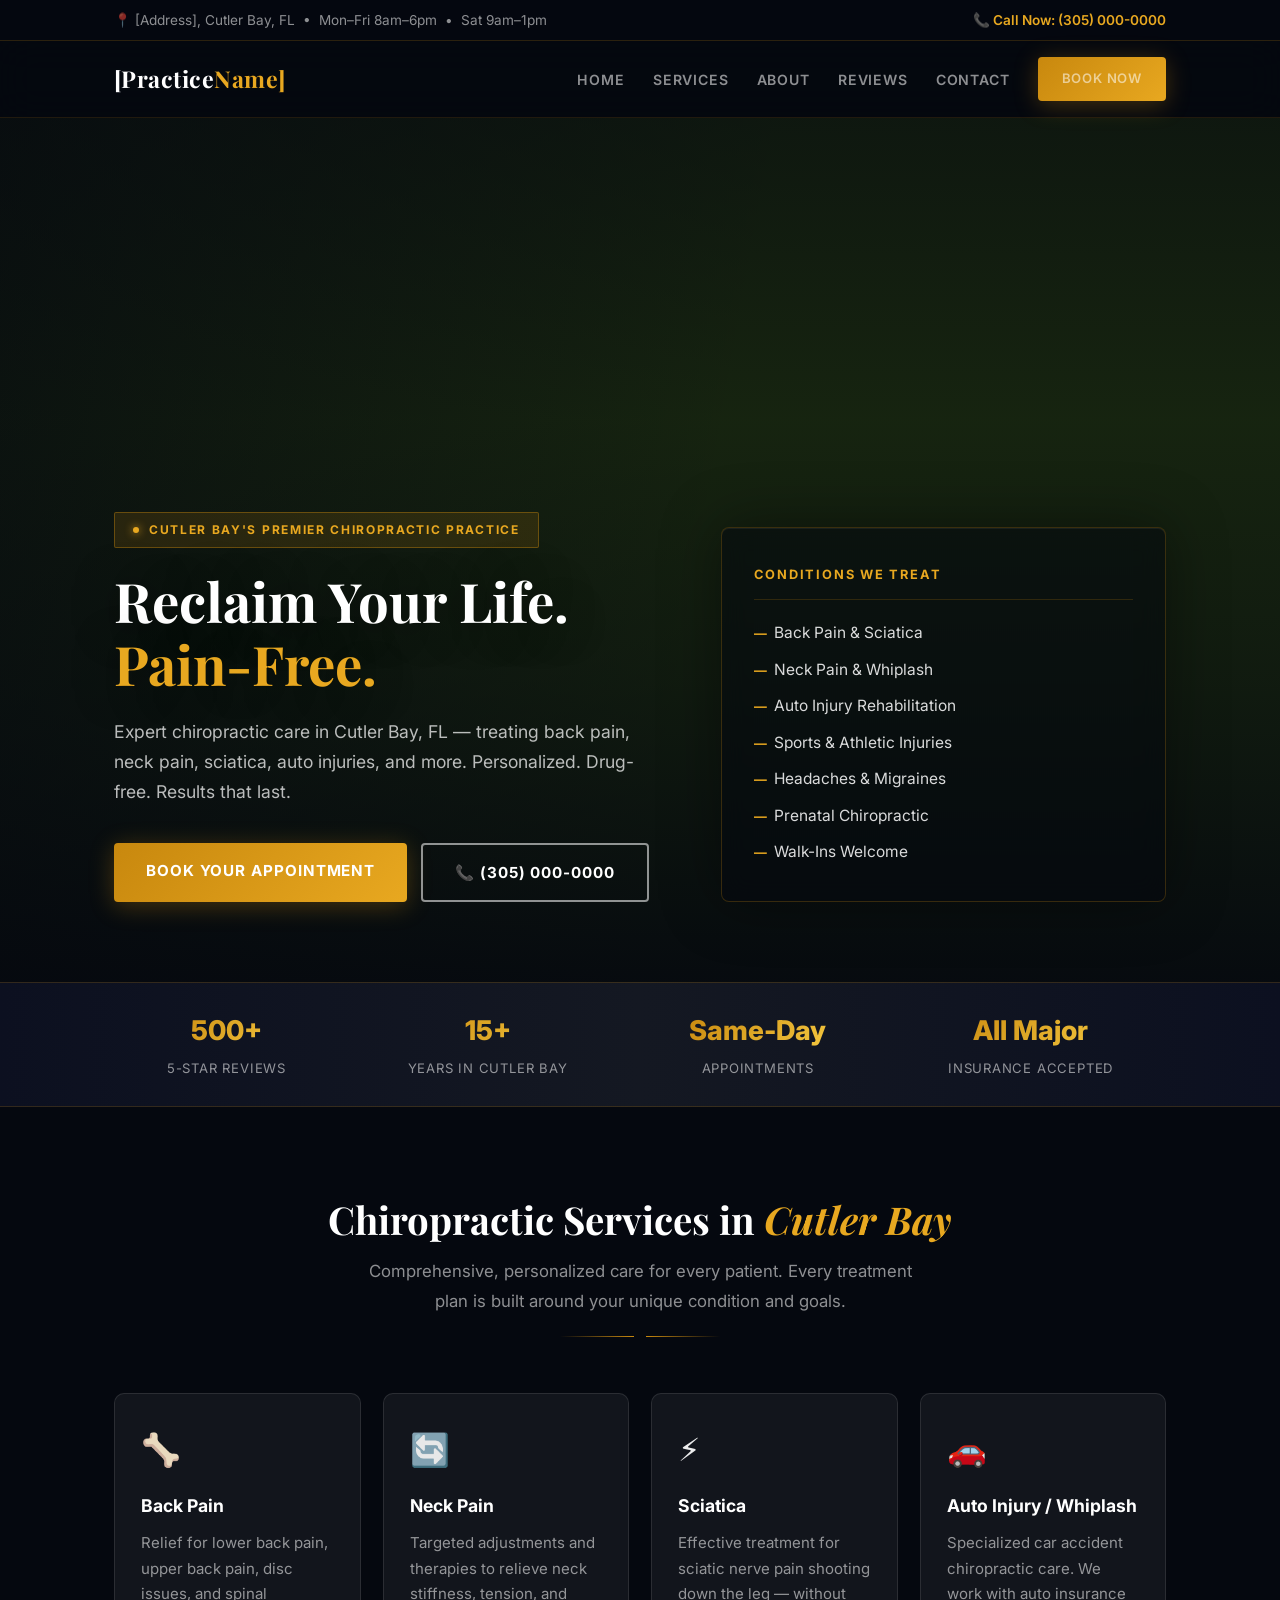
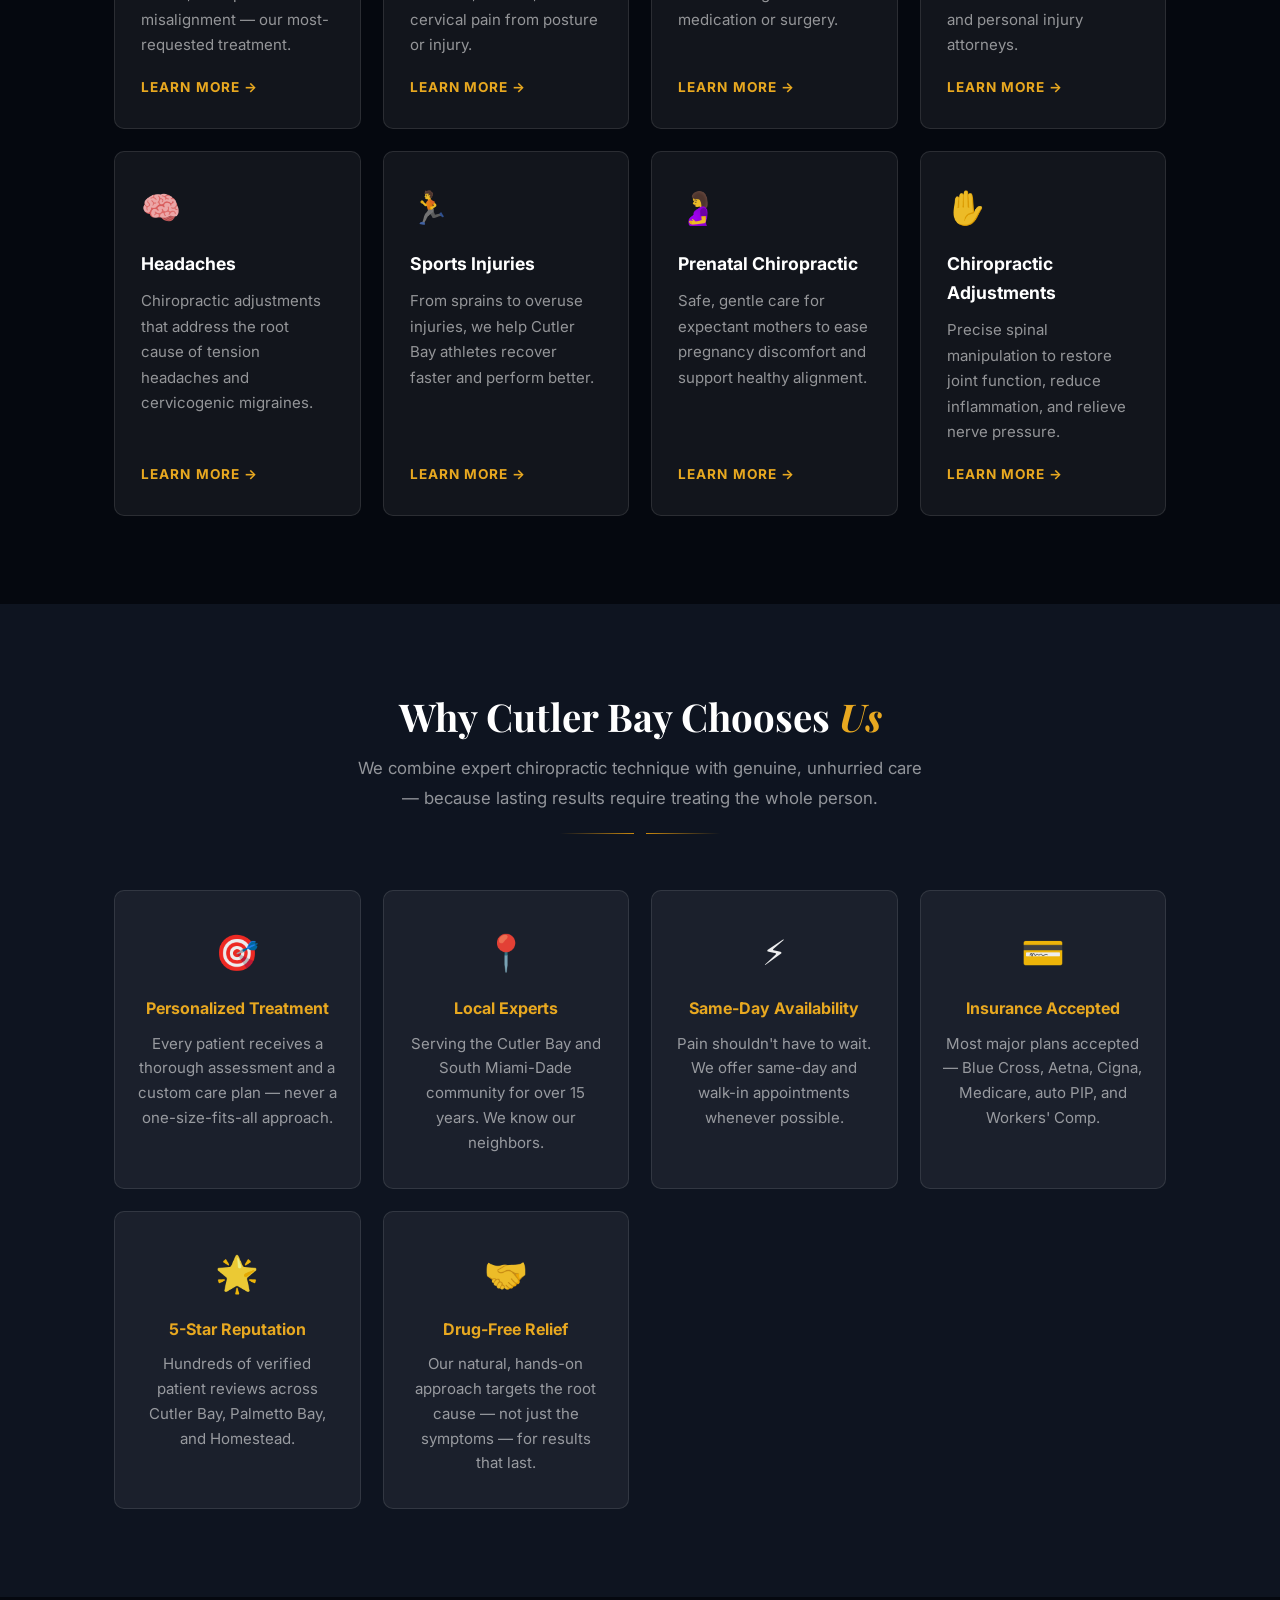
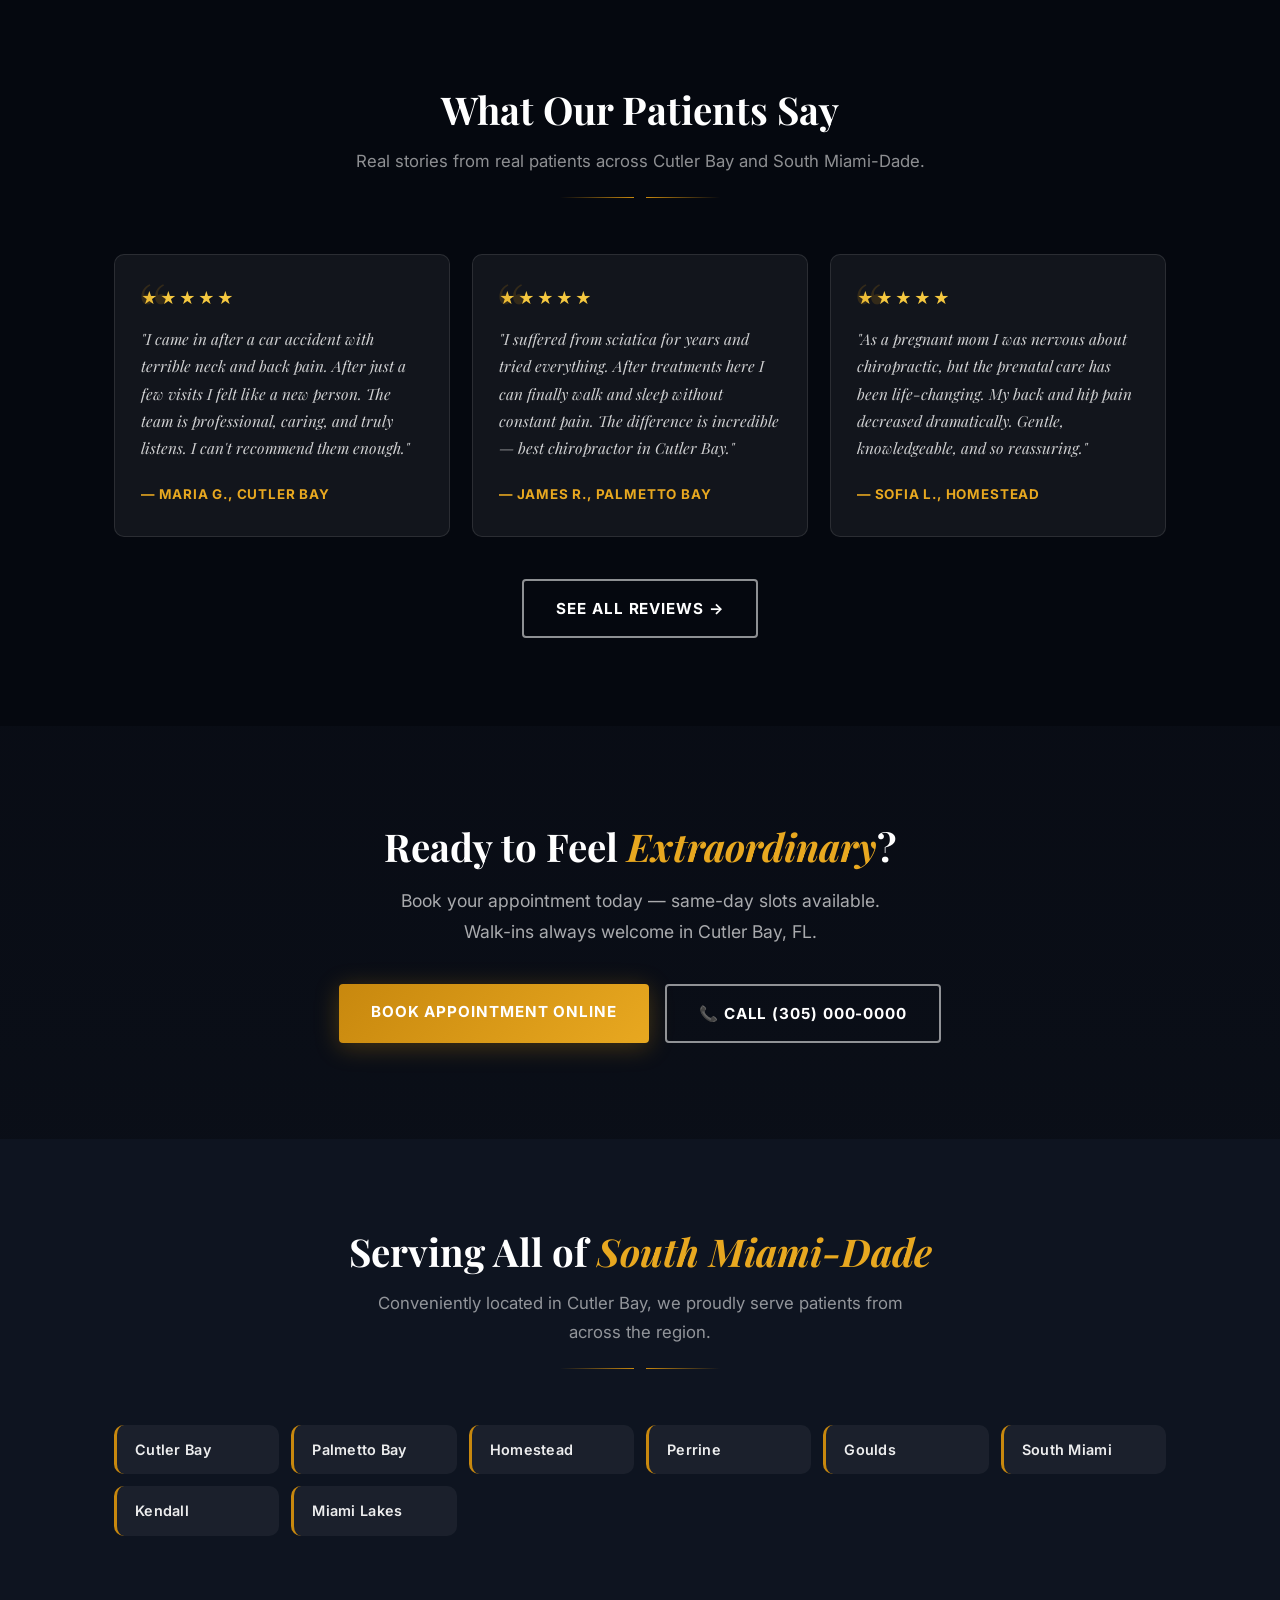
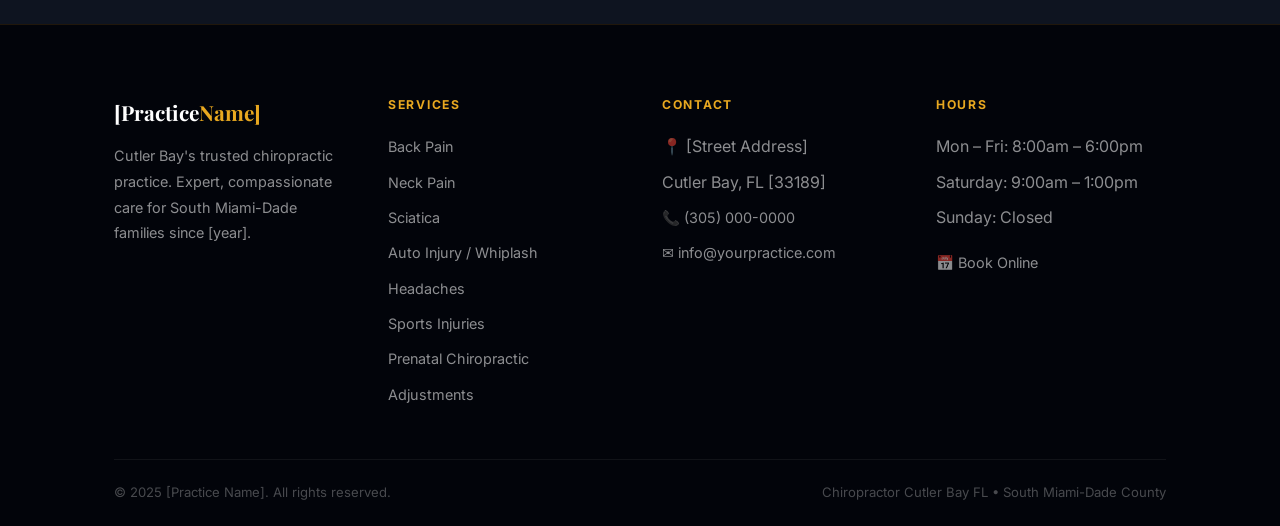
==== commit df4c820d: "Redesign: luxury Miami sunset theme with real photo background Warm gold/teal/orange palette from Br" ====
--- a/index.html
+++ b/index.html
@@ -3,9 +3,9 @@
 <head>
   <meta charset="UTF-8" />
   <meta name="viewport" content="width=device-width, initial-scale=1.0" />
-  <title>Chiropractor Cutler Bay FL | [Practice Name] – Back Pain, Neck Pain & More</title>
-  <meta name="description" content="Top-rated chiropractor in Cutler Bay FL. We treat back pain, neck pain, sciatica, auto injuries, headaches, sports injuries & more. Walk-ins welcome. Book today!" />
-  <meta name="keywords" content="chiropractor Cutler Bay FL, chiropractor near me, best chiropractor Cutler Bay, car accident chiropractor Cutler Bay, walk-in chiropractor Cutler Bay, back pain, neck pain, sciatica" />
+  <title>Chiropractor Cutler Bay FL | [Practice Name] – Expert Pain Relief</title>
+  <meta name="description" content="Top-rated chiropractor in Cutler Bay FL. Expert treatment for back pain, neck pain, sciatica, auto injuries & more. Walk-ins welcome. Book today!" />
+  <meta name="keywords" content="chiropractor Cutler Bay FL, chiropractor near me, best chiropractor Cutler Bay, car accident chiropractor Cutler Bay, walk-in chiropractor Cutler Bay" />
   <link rel="canonical" href="https://www.[yourpractice].com/" />
   <link rel="stylesheet" href="css/style.css" />
   <script type="application/ld+json">
@@ -13,8 +13,7 @@
     "@context": "https://schema.org",
     "@type": "MedicalBusiness",
     "name": "[Practice Name]",
-    "description": "Chiropractic care in Cutler Bay, FL serving patients with back pain, neck pain, sciatica, auto injuries, headaches, sports injuries, and more.",
-    "url": "https://www.[yourpractice].com",
+    "description": "Chiropractic care in Cutler Bay, FL",
     "telephone": "[(305) 000-0000]",
     "address": {
       "@type": "PostalAddress",
@@ -39,8 +38,8 @@
   <!-- TOP BAR -->
   <div class="topbar">
     <div class="container">
-      <span>&#128205; [Address], Cutler Bay, FL &nbsp;|&nbsp; &#128337; Mon–Fri 8am–6pm &nbsp;&bull;&nbsp; Sat 9am–1pm</span>
-      <a href="tel:+13050000000">&#128222; (305) 000-0000</a>
+      <span>&#128205; [Address], Cutler Bay, FL &nbsp;&bull;&nbsp; Mon–Fri 8am–6pm &nbsp;&bull;&nbsp; Sat 9am–1pm</span>
+      <a href="tel:+13050000000">&#128222; Call Now: (305) 000-0000</a>
     </div>
   </div>
 
@@ -54,7 +53,7 @@
         <a href="#about">About</a>
         <a href="#reviews">Reviews</a>
         <a href="contact.html">Contact</a>
-        <a href="contact.html" class="btn btn--primary" style="padding:10px 22px;font-size:.9rem;">Book Appointment</a>
+        <a href="contact.html" class="btn btn--primary" style="padding:11px 24px;font-size:.82rem;">Book Now</a>
       </nav>
       <button class="nav-toggle" id="navToggle" aria-label="Toggle navigation">
         <span></span><span></span><span></span>
@@ -64,218 +63,41 @@
 
   <!-- HERO -->
   <section class="hero">
+    <div class="hero-overlay"></div>
     <div class="hero-main">
       <div class="container">
         <div class="hero-content">
-          <span class="hero-badge">&#9733; Cutler Bay's Trusted Chiropractor</span>
-          <h1>Expert Chiropractic Care in <em>Cutler Bay, FL</em></h1>
-          <p>Suffering from back pain, neck pain, sciatica, or a car accident injury? Our experienced chiropractic team delivers personalized, drug-free treatment — so you can get back to living pain-free.</p>
+          <span class="hero-badge">Cutler Bay's Premier Chiropractic Practice</span>
+          <h1>Reclaim Your Life.<br><em>Pain-Free.</em></h1>
+          <p class="hero-sub">Expert chiropractic care in Cutler Bay, FL — treating back pain, neck pain, sciatica, auto injuries, and more. Personalized. Drug-free. Results that last.</p>
           <div class="hero-btns">
             <a href="contact.html" class="btn btn--primary">Book Your Appointment</a>
-            <a href="tel:+13050000000" class="btn btn--outline">Call (305) 000-0000</a>
+            <a href="tel:+13050000000" class="btn btn--outline">&#128222; (305) 000-0000</a>
           </div>
         </div>
         <div class="hero-card">
-          <h3>We Treat</h3>
+          <h3>Conditions We Treat</h3>
           <ul>
             <li>Back Pain &amp; Sciatica</li>
-            <li>Neck Pain &amp; Headaches</li>
-            <li>Auto Injury / Whiplash</li>
-            <li>Sports Injuries</li>
+            <li>Neck Pain &amp; Whiplash</li>
+            <li>Auto Injury Rehabilitation</li>
+            <li>Sports &amp; Athletic Injuries</li>
+            <li>Headaches &amp; Migraines</li>
             <li>Prenatal Chiropractic</li>
-            <li>Chiropractic Adjustments</li>
             <li>Walk-Ins Welcome</li>
           </ul>
         </div>
       </div>
     </div>
-
-    <!-- Miami Night Skyline -->
-    <div class="skyline" aria-hidden="true">
-      <svg viewBox="0 0 1400 200" xmlns="http://www.w3.org/2000/svg" preserveAspectRatio="xMidYMax slice">
-        <defs>
-          <linearGradient id="waterRef" x1="0" y1="0" x2="0" y2="1">
-            <stop offset="0%" stop-color="#00d4ff" stop-opacity="0.12"/>
-            <stop offset="100%" stop-color="#00d4ff" stop-opacity="0.01"/>
-          </linearGradient>
-          <linearGradient id="buildTall" x1="0" y1="0" x2="0" y2="1">
-            <stop offset="0%" stop-color="#00d4ff" stop-opacity="0.28"/>
-            <stop offset="100%" stop-color="#00d4ff" stop-opacity="0.10"/>
-          </linearGradient>
-          <linearGradient id="buildMid" x1="0" y1="0" x2="0" y2="1">
-            <stop offset="0%" stop-color="#00b8e0" stop-opacity="0.20"/>
-            <stop offset="100%" stop-color="#00b8e0" stop-opacity="0.08"/>
-          </linearGradient>
-          <linearGradient id="buildShort" x1="0" y1="0" x2="0" y2="1">
-            <stop offset="0%" stop-color="#0090c0" stop-opacity="0.14"/>
-            <stop offset="100%" stop-color="#0090c0" stop-opacity="0.05"/>
-          </linearGradient>
-        </defs>
-
-        <!-- Water -->
-        <rect x="0" y="170" width="1400" height="30" fill="url(#waterRef)"/>
-
-        <!-- ========= LEFT CLUSTER ========= -->
-        <rect x="0"   y="148" width="22" height="22" fill="url(#buildShort)"/>
-        <rect x="24"  y="138" width="18" height="32" fill="url(#buildShort)"/>
-        <rect x="44"  y="126" width="26" height="44" fill="url(#buildMid)"/>
-        <rect x="72"  y="116" width="22" height="54" fill="url(#buildMid)"/>
-        <rect x="96"  y="104" width="28" height="66" fill="url(#buildMid)"/>
-        <!-- small window lights -->
-        <rect x="100" y="112" width="5" height="3" fill="rgba(0,212,255,.5)"/>
-        <rect x="110" y="112" width="5" height="3" fill="rgba(0,212,255,.4)"/>
-        <rect x="100" y="122" width="5" height="3" fill="rgba(0,212,255,.35)"/>
-
-        <!-- ========= TOWER 1 (slim, tall) ========= -->
-        <rect x="132" y="58"  width="30" height="112" fill="url(#buildTall)"/>
-        <rect x="130" y="42"  width="34" height="16"  fill="rgba(0,200,255,.22)"/>
-        <rect x="144" y="28"  width="6"  height="14"  fill="rgba(0,212,255,.7)"/>
-        <!-- windows -->
-        <rect x="138" y="68"  width="6" height="4" fill="rgba(0,212,255,.5)"/>
-        <rect x="150" y="68"  width="6" height="4" fill="rgba(0,212,255,.4)"/>
-        <rect x="138" y="80"  width="6" height="4" fill="rgba(0,212,255,.35)"/>
-        <rect x="150" y="80"  width="6" height="4" fill="rgba(0,212,255,.5)"/>
-        <rect x="138" y="92"  width="6" height="4" fill="rgba(0,212,255,.4)"/>
-        <rect x="150" y="92"  width="6" height="4" fill="rgba(0,212,255,.3)"/>
-        <rect x="138" y="104" width="6" height="4" fill="rgba(0,212,255,.45)"/>
-        <rect x="150" y="104" width="6" height="4" fill="rgba(0,212,255,.35)"/>
-
-        <rect x="166" y="88"  width="25" height="82" fill="url(#buildMid)"/>
-
-        <!-- ========= TOWER 2 (very tall, iconic) ========= -->
-        <rect x="198" y="22"  width="42" height="148" fill="url(#buildTall)"/>
-        <rect x="196" y="10"  width="46" height="12"  fill="rgba(0,210,255,.2)"/>
-        <rect x="215" y="0"   width="8"  height="10"  fill="rgba(0,212,255,.8)"/>
-        <!-- vertical glass lines -->
-        <rect x="198" y="22" width="2" height="148" fill="rgba(0,212,255,.18)"/>
-        <rect x="236" y="22" width="2" height="148" fill="rgba(0,212,255,.18)"/>
-        <!-- windows grid -->
-        <rect x="206" y="32"  width="8" height="5" fill="rgba(0,212,255,.45)"/>
-        <rect x="220" y="32"  width="8" height="5" fill="rgba(0,212,255,.4)"/>
-        <rect x="206" y="46"  width="8" height="5" fill="rgba(0,212,255,.35)"/>
-        <rect x="220" y="46"  width="8" height="5" fill="rgba(0,212,255,.5)"/>
-        <rect x="206" y="60"  width="8" height="5" fill="rgba(0,212,255,.4)"/>
-        <rect x="220" y="60"  width="8" height="5" fill="rgba(0,212,255,.35)"/>
-        <rect x="206" y="74"  width="8" height="5" fill="rgba(0,212,255,.45)"/>
-        <rect x="220" y="74"  width="8" height="5" fill="rgba(0,212,255,.3)"/>
-        <rect x="206" y="88"  width="8" height="5" fill="rgba(0,212,255,.4)"/>
-        <rect x="220" y="88"  width="8" height="5" fill="rgba(0,212,255,.45)"/>
-        <rect x="206" y="102" width="8" height="5" fill="rgba(0,212,255,.3)"/>
-        <rect x="220" y="102" width="8" height="5" fill="rgba(0,212,255,.4)"/>
-
-        <rect x="244" y="65"  width="28" height="105" fill="url(#buildMid)"/>
-        <rect x="275" y="50"  width="32" height="120" fill="url(#buildMid)"/>
-
-        <!-- ========= WIDE TOWER (Brickell-style) ========= -->
-        <rect x="312" y="32"  width="58" height="138" fill="url(#buildTall)"/>
-        <rect x="310" y="18"  width="62" height="14"  fill="rgba(0,205,250,.18)"/>
-        <!-- windows grid -->
-        <rect x="320" y="44"  width="9" height="6" fill="rgba(0,212,255,.4)"/>
-        <rect x="336" y="44"  width="9" height="6" fill="rgba(0,212,255,.35)"/>
-        <rect x="352" y="44"  width="9" height="6" fill="rgba(0,212,255,.45)"/>
-        <rect x="320" y="58"  width="9" height="6" fill="rgba(0,212,255,.3)"/>
-        <rect x="336" y="58"  width="9" height="6" fill="rgba(0,212,255,.45)"/>
-        <rect x="352" y="58"  width="9" height="6" fill="rgba(0,212,255,.35)"/>
-        <rect x="320" y="72"  width="9" height="6" fill="rgba(0,212,255,.4)"/>
-        <rect x="336" y="72"  width="9" height="6" fill="rgba(0,212,255,.3)"/>
-        <rect x="352" y="72"  width="9" height="6" fill="rgba(0,212,255,.45)"/>
-        <rect x="320" y="86"  width="9" height="6" fill="rgba(0,212,255,.35)"/>
-        <rect x="336" y="86"  width="9" height="6" fill="rgba(0,212,255,.4)"/>
-        <rect x="352" y="86"  width="9" height="6" fill="rgba(0,212,255,.3)"/>
-        <rect x="320" y="100" width="9" height="6" fill="rgba(0,212,255,.45)"/>
-        <rect x="336" y="100" width="9" height="6" fill="rgba(0,212,255,.35)"/>
-        <rect x="352" y="100" width="9" height="6" fill="rgba(0,212,255,.4)"/>
-
-        <rect x="374" y="52"  width="26" height="118" fill="url(#buildMid)"/>
-
-        <!-- ========= CENTER LANDMARK (exoskeleton-style) ========= -->
-        <rect x="408" y="18"  width="40" height="152" fill="rgba(0,215,255,.22)"/>
-        <!-- exoskeleton ribs -->
-        <rect x="406" y="18" width="3" height="152" fill="rgba(0,212,255,.4)"/>
-        <rect x="445" y="18" width="3" height="152" fill="rgba(0,212,255,.4)"/>
-        <rect x="406" y="55"  width="42" height="2" fill="rgba(0,212,255,.22)"/>
-        <rect x="406" y="92"  width="42" height="2" fill="rgba(0,212,255,.22)"/>
-        <rect x="406" y="129" width="42" height="2" fill="rgba(0,212,255,.22)"/>
-        <!-- crown -->
-        <polygon points="408,18 428,2 448,18" fill="rgba(0,212,255,.35)"/>
-        <rect x="425" y="0" width="6" height="2" fill="rgba(0,212,255,.9)"/>
-        <!-- windows -->
-        <rect x="415" y="28"  width="7" height="5" fill="rgba(0,212,255,.5)"/>
-        <rect x="428" y="28"  width="7" height="5" fill="rgba(0,212,255,.4)"/>
-        <rect x="415" y="42"  width="7" height="5" fill="rgba(0,212,255,.35)"/>
-        <rect x="428" y="42"  width="7" height="5" fill="rgba(0,212,255,.5)"/>
-        <rect x="415" y="64"  width="7" height="5" fill="rgba(0,212,255,.45)"/>
-        <rect x="428" y="64"  width="7" height="5" fill="rgba(0,212,255,.35)"/>
-
-        <rect x="452" y="42"  width="30" height="128" fill="url(#buildMid)"/>
-        <rect x="485" y="28"  width="35" height="142" fill="url(#buildTall)"/>
-        <rect x="483" y="16"  width="39" height="12"  fill="rgba(0,205,248,.18)"/>
-        <rect x="499" y="6"   width="7"  height="10"  fill="rgba(0,212,255,.7)"/>
-
-        <!-- ========= RIGHT-CENTER GROUP ========= -->
-        <rect x="524" y="70"  width="38" height="100" fill="url(#buildMid)"/>
-        <rect x="566" y="48"  width="32" height="122" fill="url(#buildTall)"/>
-        <rect x="564" y="36"  width="36" height="12"  fill="rgba(0,205,248,.18)"/>
-
-        <rect x="602" y="82"  width="28" height="88" fill="url(#buildMid)"/>
-
-        <!-- ========= TALL TOWER RIGHT ========= -->
-        <rect x="638" y="30"  width="38" height="140" fill="url(#buildTall)"/>
-        <rect x="636" y="16"  width="42" height="14"  fill="rgba(0,210,255,.2)"/>
-        <rect x="653" y="4"   width="8"  height="12"  fill="rgba(0,212,255,.75)"/>
-        <rect x="638" y="30" width="2" height="140" fill="rgba(0,212,255,.2)"/>
-        <rect x="674" y="30" width="2" height="140" fill="rgba(0,212,255,.2)"/>
-        <!-- windows -->
-        <rect x="645" y="40"  width="7" height="5" fill="rgba(0,212,255,.45)"/>
-        <rect x="658" y="40"  width="7" height="5" fill="rgba(0,212,255,.35)"/>
-        <rect x="645" y="54"  width="7" height="5" fill="rgba(0,212,255,.5)"/>
-        <rect x="658" y="54"  width="7" height="5" fill="rgba(0,212,255,.4)"/>
-        <rect x="645" y="68"  width="7" height="5" fill="rgba(0,212,255,.35)"/>
-        <rect x="658" y="68"  width="7" height="5" fill="rgba(0,212,255,.45)"/>
-        <rect x="645" y="82"  width="7" height="5" fill="rgba(0,212,255,.4)"/>
-        <rect x="658" y="82"  width="7" height="5" fill="rgba(0,212,255,.3)"/>
-
-        <rect x="680" y="58"  width="30" height="112" fill="url(#buildMid)"/>
-        <rect x="714" y="44"  width="35" height="126" fill="url(#buildMid)"/>
-        <rect x="712" y="30"  width="39" height="14"  fill="rgba(0,200,244,.16)"/>
-
-        <!-- ========= FAR RIGHT TAPERING ========= -->
-        <rect x="753" y="72"  width="32" height="98" fill="url(#buildMid)"/>
-        <rect x="789" y="88"  width="28" height="82" fill="url(#buildShort)"/>
-        <rect x="821" y="98"  width="35" height="72" fill="url(#buildShort)"/>
-        <rect x="860" y="108" width="28" height="62" fill="url(#buildShort)"/>
-        <rect x="892" y="118" width="30" height="52" fill="url(#buildShort)"/>
-        <rect x="926" y="126" width="24" height="44" fill="rgba(0,160,200,.10)"/>
-        <rect x="954" y="132" width="30" height="38" fill="rgba(0,155,195,.09)"/>
-        <rect x="988" y="138" width="22" height="32" fill="rgba(0,150,190,.08)"/>
-        <rect x="1014" y="142" width="36" height="28" fill="rgba(0,145,185,.07)"/>
-        <rect x="1054" y="146" width="50" height="24" fill="rgba(0,140,180,.06)"/>
-        <rect x="1108" y="150" width="80" height="20" fill="rgba(0,135,175,.05)"/>
-        <rect x="1192" y="155" width="120" height="15" fill="rgba(0,130,170,.04)"/>
-        <rect x="1316" y="158" width="84"  height="12" fill="rgba(0,125,165,.03)"/>
-
-        <!-- Water reflections (blurred vertical streaks) -->
-        <rect x="152" y="172" width="3"  height="12" fill="rgba(0,212,255,.18)" rx="1"/>
-        <rect x="208" y="172" width="5"  height="16" fill="rgba(0,212,255,.22)" rx="1"/>
-        <rect x="328" y="172" width="8"  height="14" fill="rgba(0,212,255,.18)" rx="1"/>
-        <rect x="420" y="172" width="6"  height="18" fill="rgba(0,212,255,.24)" rx="1"/>
-        <rect x="497" y="172" width="5"  height="14" fill="rgba(0,212,255,.18)" rx="1"/>
-        <rect x="650" y="172" width="6"  height="16" fill="rgba(0,212,255,.22)" rx="1"/>
-        <rect x="717" y="172" width="4"  height="12" fill="rgba(0,212,255,.16)" rx="1"/>
-
-        <!-- Subtle horizon glow -->
-        <rect x="0" y="168" width="1400" height="2" fill="rgba(0,212,255,.08)"/>
-      </svg>
-    </div>
   </section>
 
   <!-- TRUST BAR -->
   <div class="trust-bar">
     <div class="container">
       <div class="trust-item"><strong>500+</strong><span>5-Star Reviews</span></div>
-      <div class="trust-item"><strong>15+</strong><span>Years Serving Cutler Bay</span></div>
-      <div class="trust-item"><strong>Same-Day</strong><span>Appointments Available</span></div>
-      <div class="trust-item"><strong>Most Insurance</strong><span>Accepted</span></div>
+      <div class="trust-item"><strong>15+</strong><span>Years in Cutler Bay</span></div>
+      <div class="trust-item"><strong>Same-Day</strong><span>Appointments</span></div>
+      <div class="trust-item"><strong>All Major</strong><span>Insurance Accepted</span></div>
     </div>
   </div>
 
@@ -283,58 +105,58 @@
   <section class="section" id="services">
     <div class="container">
       <div class="section-header">
-        <h2>Chiropractic Services in <em>Cutler Bay, FL</em></h2>
-        <p>We offer comprehensive chiropractic care for a wide range of conditions. Every treatment plan is tailored to your specific needs.</p>
-        <span class="accent-line"></span>
+        <h2>Chiropractic Services in <em>Cutler Bay</em></h2>
+        <p>Comprehensive, personalized care for every patient. Every treatment plan is built around your unique condition and goals.</p>
+        <div class="accent-line"></div>
       </div>
       <div class="services-grid">
         <div class="service-card">
           <div class="service-icon">🦴</div>
           <h3>Back Pain</h3>
-          <p>Relief for lower back pain, upper back pain, disc issues, and spinal misalignment — the #1 reason patients visit us.</p>
-          <a href="services/back-pain.html" class="learn-more">Learn more &rarr;</a>
+          <p>Relief for lower back pain, upper back pain, disc issues, and spinal misalignment — our most-requested treatment.</p>
+          <a href="services/back-pain.html" class="learn-more">Learn More &rarr;</a>
         </div>
         <div class="service-card">
           <div class="service-icon">🔄</div>
           <h3>Neck Pain</h3>
           <p>Targeted adjustments and therapies to relieve neck stiffness, tension, and cervical pain from posture or injury.</p>
-          <a href="services/neck-pain.html" class="learn-more">Learn more &rarr;</a>
+          <a href="services/neck-pain.html" class="learn-more">Learn More &rarr;</a>
         </div>
         <div class="service-card">
           <div class="service-icon">⚡</div>
           <h3>Sciatica</h3>
           <p>Effective treatment for sciatic nerve pain shooting down the leg — without medication or surgery.</p>
-          <a href="services/sciatica.html" class="learn-more">Learn more &rarr;</a>
+          <a href="services/sciatica.html" class="learn-more">Learn More &rarr;</a>
         </div>
         <div class="service-card">
           <div class="service-icon">🚗</div>
           <h3>Auto Injury / Whiplash</h3>
           <p>Specialized car accident chiropractic care. We work with auto insurance and personal injury attorneys.</p>
-          <a href="services/auto-injury.html" class="learn-more">Learn more &rarr;</a>
+          <a href="services/auto-injury.html" class="learn-more">Learn More &rarr;</a>
         </div>
         <div class="service-card">
           <div class="service-icon">🧠</div>
           <h3>Headaches</h3>
           <p>Chiropractic adjustments that address the root cause of tension headaches and cervicogenic migraines.</p>
-          <a href="services/headaches.html" class="learn-more">Learn more &rarr;</a>
+          <a href="services/headaches.html" class="learn-more">Learn More &rarr;</a>
         </div>
         <div class="service-card">
           <div class="service-icon">🏃</div>
           <h3>Sports Injuries</h3>
-          <p>From sprains to overuse injuries, we help athletes in Cutler Bay recover faster and prevent future injuries.</p>
-          <a href="services/sports-injuries.html" class="learn-more">Learn more &rarr;</a>
+          <p>From sprains to overuse injuries, we help Cutler Bay athletes recover faster and perform better.</p>
+          <a href="services/sports-injuries.html" class="learn-more">Learn More &rarr;</a>
         </div>
         <div class="service-card">
           <div class="service-icon">🤰</div>
           <h3>Prenatal Chiropractic</h3>
-          <p>Safe, gentle chiropractic care for expectant mothers to ease pregnancy discomfort and support healthy alignment.</p>
-          <a href="services/prenatal-chiropractic.html" class="learn-more">Learn more &rarr;</a>
+          <p>Safe, gentle care for expectant mothers to ease pregnancy discomfort and support healthy alignment.</p>
+          <a href="services/prenatal-chiropractic.html" class="learn-more">Learn More &rarr;</a>
         </div>
         <div class="service-card">
           <div class="service-icon">✋</div>
           <h3>Chiropractic Adjustments</h3>
           <p>Precise spinal manipulation to restore joint function, reduce inflammation, and relieve nerve pressure.</p>
-          <a href="services/chiropractic-adjustments.html" class="learn-more">Learn more &rarr;</a>
+          <a href="services/chiropractic-adjustments.html" class="learn-more">Learn More &rarr;</a>
         </div>
       </div>
     </div>
@@ -344,40 +166,40 @@
   <section class="section section--alt" id="about">
     <div class="container">
       <div class="section-header">
-        <h2>Why Cutler Bay Patients Choose Us</h2>
-        <p>We combine expert chiropractic technique with genuine patient-centered care — because you deserve more than a rushed visit.</p>
-        <span class="accent-line"></span>
+        <h2>Why Cutler Bay Chooses <em>Us</em></h2>
+        <p>We combine expert chiropractic technique with genuine, unhurried care — because lasting results require treating the whole person.</p>
+        <div class="accent-line"></div>
       </div>
       <div class="why-grid">
         <div class="why-card">
           <div class="why-icon">🎯</div>
           <h3>Personalized Treatment</h3>
-          <p>Every patient gets a thorough assessment and a custom care plan — not a one-size-fits-all approach.</p>
+          <p>Every patient receives a thorough assessment and a custom care plan — never a one-size-fits-all approach.</p>
         </div>
         <div class="why-card">
           <div class="why-icon">📍</div>
-          <h3>Local Cutler Bay Experts</h3>
-          <p>We've served the Cutler Bay and South Miami-Dade community for over 15 years. We know our neighbors.</p>
+          <h3>Local Experts</h3>
+          <p>Serving the Cutler Bay and South Miami-Dade community for over 15 years. We know our neighbors.</p>
         </div>
         <div class="why-card">
           <div class="why-icon">⚡</div>
-          <h3>Same-Day Appointments</h3>
-          <p>Pain shouldn't wait. We offer same-day and walk-in appointments whenever possible.</p>
+          <h3>Same-Day Availability</h3>
+          <p>Pain shouldn't have to wait. We offer same-day and walk-in appointments whenever possible.</p>
         </div>
         <div class="why-card">
           <div class="why-icon">💳</div>
           <h3>Insurance Accepted</h3>
-          <p>We accept most major insurance plans including auto PIP, Blue Cross, Aetna, Cigna, and Medicare.</p>
+          <p>Most major plans accepted — Blue Cross, Aetna, Cigna, Medicare, auto PIP, and Workers' Comp.</p>
         </div>
         <div class="why-card">
           <div class="why-icon">🌟</div>
-          <h3>5-Star Rated</h3>
-          <p>Hundreds of verified Google reviews from real patients across Cutler Bay, Palmetto Bay &amp; Homestead.</p>
+          <h3>5-Star Reputation</h3>
+          <p>Hundreds of verified patient reviews across Cutler Bay, Palmetto Bay, and Homestead.</p>
         </div>
         <div class="why-card">
           <div class="why-icon">🤝</div>
           <h3>Drug-Free Relief</h3>
-          <p>Our natural, hands-on approach addresses the root cause — not just the symptoms — so results last.</p>
+          <p>Our natural, hands-on approach targets the root cause — not just the symptoms — for results that last.</p>
         </div>
       </div>
     </div>
@@ -387,29 +209,29 @@
   <section class="section" id="reviews">
     <div class="container">
       <div class="section-header">
-        <h2>What Our Patients Are Saying</h2>
-        <p>Real reviews from real patients in Cutler Bay and the surrounding South Miami-Dade area.</p>
-        <span class="accent-line"></span>
+        <h2>What Our Patients Say</h2>
+        <p>Real stories from real patients across Cutler Bay and South Miami-Dade.</p>
+        <div class="accent-line"></div>
       </div>
       <div class="reviews-grid">
         <div class="review-card">
           <div class="stars">&#9733;&#9733;&#9733;&#9733;&#9733;</div>
-          <blockquote>"I came in after a car accident with terrible neck and back pain. After just a few visits I was feeling so much better. The team is professional, caring and truly listens. I highly recommend them to anyone in Cutler Bay!"</blockquote>
+          <blockquote>"I came in after a car accident with terrible neck and back pain. After just a few visits I felt like a new person. The team is professional, caring, and truly listens. I can't recommend them enough."</blockquote>
           <span class="reviewer">— Maria G., Cutler Bay</span>
         </div>
         <div class="review-card">
           <div class="stars">&#9733;&#9733;&#9733;&#9733;&#9733;</div>
-          <blockquote>"I've suffered from sciatica for years. After treatments here I can finally walk without constant pain. The difference is incredible. Best chiropractor in Cutler Bay, hands down."</blockquote>
+          <blockquote>"I suffered from sciatica for years and tried everything. After treatments here I can finally walk and sleep without constant pain. The difference is incredible — best chiropractor in Cutler Bay."</blockquote>
           <span class="reviewer">— James R., Palmetto Bay</span>
         </div>
         <div class="review-card">
           <div class="stars">&#9733;&#9733;&#9733;&#9733;&#9733;</div>
-          <blockquote>"Amazing experience from start to finish. As a pregnant mom, I was nervous but the prenatal chiropractic care has been life-changing. My back pain and hip discomfort have decreased dramatically."</blockquote>
+          <blockquote>"As a pregnant mom I was nervous about chiropractic, but the prenatal care has been life-changing. My back and hip pain decreased dramatically. Gentle, knowledgeable, and so reassuring."</blockquote>
           <span class="reviewer">— Sofia L., Homestead</span>
         </div>
       </div>
-      <div style="text-align:center;margin-top:36px;">
-        <a href="contact.html" class="btn btn--outline">Read More Reviews &rarr;</a>
+      <div style="text-align:center;margin-top:42px;">
+        <a href="contact.html" class="btn btn--outline">See All Reviews &rarr;</a>
       </div>
     </div>
   </section>
@@ -417,11 +239,11 @@
   <!-- CTA -->
   <section class="cta-band">
     <div class="container">
-      <h2>Ready to Live Pain-Free in Cutler Bay?</h2>
-      <p>Book your appointment today — same-day slots available. Walk-ins always welcome.</p>
+      <h2>Ready to Feel <em>Extraordinary</em>?</h2>
+      <p>Book your appointment today — same-day slots available. Walk-ins always welcome in Cutler Bay, FL.</p>
       <div class="cta-btns">
         <a href="contact.html" class="btn btn--primary">Book Appointment Online</a>
-        <a href="tel:+13050000000" class="btn btn--outline">Call (305) 000-0000</a>
+        <a href="tel:+13050000000" class="btn btn--outline">&#128222; Call (305) 000-0000</a>
       </div>
     </div>
   </section>
@@ -430,9 +252,9 @@
   <section class="section section--alt">
     <div class="container">
       <div class="section-header">
-        <h2>Proudly Serving Cutler Bay &amp; Surrounding Communities</h2>
-        <p>We are your local chiropractor serving all of South Miami-Dade County.</p>
-        <span class="accent-line"></span>
+        <h2>Serving All of <em>South Miami-Dade</em></h2>
+        <p>Conveniently located in Cutler Bay, we proudly serve patients from across the region.</p>
+        <div class="accent-line"></div>
       </div>
       <div class="conditions-list">
         <span class="condition-item">Cutler Bay</span>
@@ -452,8 +274,8 @@
     <div class="container">
       <div class="footer-grid">
         <div class="footer-col">
-          <h4>[Practice Name]</h4>
-          <p>Cutler Bay's trusted chiropractic clinic. Serving families across South Miami-Dade County with expert, compassionate care.</p>
+          <span class="logo-footer">[Practice<span>Name]</span></span>
+          <p>Cutler Bay's trusted chiropractic practice. Expert, compassionate care for South Miami-Dade families since [year].</p>
         </div>
         <div class="footer-col">
           <h4>Services</h4>
@@ -465,7 +287,7 @@
             <li><a href="services/headaches.html">Headaches</a></li>
             <li><a href="services/sports-injuries.html">Sports Injuries</a></li>
             <li><a href="services/prenatal-chiropractic.html">Prenatal Chiropractic</a></li>
-            <li><a href="services/chiropractic-adjustments.html">Chiropractic Adjustments</a></li>
+            <li><a href="services/chiropractic-adjustments.html">Adjustments</a></li>
           </ul>
         </div>
         <div class="footer-col">
@@ -483,7 +305,7 @@
             <li>Mon – Fri: 8:00am – 6:00pm</li>
             <li>Saturday: 9:00am – 1:00pm</li>
             <li>Sunday: Closed</li>
-            <li style="margin-top:8px;"><a href="contact.html">&#128197; Book Online</a></li>
+            <li style="margin-top:10px;"><a href="contact.html">&#128197; Book Online</a></li>
           </ul>
         </div>
       </div>
--- a/css/style.css
+++ b/css/style.css
@@ -1,108 +1,119 @@
+/* ===== FONTS ===== */
+@import url('https://fonts.googleapis.com/css2?family=Playfair+Display:wght@400;600;700&family=Inter:wght@400;500;600;700;800&display=swap');
+
 /* ===== RESET & BASE ===== */
 *, *::before, *::after { box-sizing: border-box; margin: 0; padding: 0; }
 
 :root {
-  --midnight:    #060b18;
-  --navy:        #0c1525;
-  --navy-mid:    #111e30;
+  --deep:        #05080f;
+  --dark:        #0c0f18;
+  --navy:        #0e1420;
+  --warm-dark:   #1a1008;
+  --gold:        #c8880e;
+  --gold-2:      #e8a820;
+  --gold-light:  #f5c840;
+  --gold-glow:   rgba(200,136,14,.32);
+  --orange:      #c04818;
+  --teal:        #18a8bc;
+  --teal-2:      #0d8898;
+  --cream:       #f5e8d5;
+  --white:       #ffffff;
+  --text:        rgba(255,255,255,.92);
+  --muted:       rgba(255,255,255,.55);
+  --border:      rgba(255,255,255,.10);
+  --border-gold: rgba(200,136,14,.30);
   --glass:       rgba(255,255,255,.055);
+  --glass-warm:  rgba(200,136,14,.08);
   --glass-2:     rgba(255,255,255,.10);
-  --cyan:        #00d4ff;
-  --cyan-dim:    #0099bb;
-  --cyan-glow:   rgba(0,212,255,.28);
-  --pink:        #ff2d6b;
-  --pink-glow:   rgba(255,45,107,.22);
-  --gold:        #ffd700;
-  --white:       #ffffff;
-  --text:        rgba(255,255,255,.88);
-  --muted:       rgba(255,255,255,.50);
-  --border:      rgba(255,255,255,.09);
-  --border-cyan: rgba(0,212,255,.22);
   --radius:      10px;
-  --shadow:      0 8px 40px rgba(0,0,0,.5);
-  --transition:  .2s ease;
+  --shadow:      0 12px 48px rgba(0,0,0,.65);
+  --transition:  .25s ease;
 }
 
 html { scroll-behavior: smooth; }
 
 body {
-  font-family: 'Segoe UI', system-ui, -apple-system, sans-serif;
+  font-family: 'Inter', system-ui, sans-serif;
   color: var(--text);
-  background: var(--midnight);
-  line-height: 1.6;
+  background: var(--deep);
+  line-height: 1.65;
   font-size: 16px;
 }
 
 img { max-width: 100%; display: block; }
-a  { color: var(--cyan); text-decoration: none; }
+a  { color: var(--gold-2); text-decoration: none; }
 a:hover { color: var(--white); }
 
-.container { max-width: 1100px; margin: 0 auto; padding: 0 20px; }
-.section   { padding: 80px 0; }
+.container { max-width: 1100px; margin: 0 auto; padding: 0 24px; }
+.section   { padding: 88px 0; }
 .section--alt { background: var(--navy); }
 
-h1 { font-size: clamp(1.8rem, 4vw, 2.8rem); line-height: 1.2; }
-h2 { font-size: clamp(1.5rem, 3vw, 2.1rem); line-height: 1.3; }
-h3 { font-size: 1.2rem; }
+h1, h2, h3 { font-family: 'Playfair Display', Georgia, serif; }
+h1 { font-size: clamp(2rem, 5vw, 3.4rem); line-height: 1.15; }
+h2 { font-size: clamp(1.6rem, 3.5vw, 2.4rem); line-height: 1.25; }
+h3 { font-size: 1.2rem; font-family: 'Inter', sans-serif; font-weight: 700; }
 
 /* ===== BUTTONS ===== */
 .btn {
   display: inline-block;
-  padding: 14px 28px;
-  border-radius: var(--radius);
-  font-weight: 700;
-  font-size: 1rem;
+  padding: 15px 32px;
+  border-radius: 4px;
+  font-weight: 700;
+  font-size: .95rem;
+  font-family: 'Inter', sans-serif;
   transition: all var(--transition);
   cursor: pointer;
   border: none;
   text-align: center;
-  letter-spacing: .03em;
+  letter-spacing: .06em;
+  text-transform: uppercase;
 }
 .btn--primary {
-  background: var(--cyan);
-  color: var(--midnight);
+  background: linear-gradient(135deg, var(--gold) 0%, var(--gold-2) 100%);
+  color: #fff;
+  box-shadow: 0 4px 24px var(--gold-glow);
 }
 .btn--primary:hover {
-  background: var(--white);
-  color: var(--midnight);
+  background: linear-gradient(135deg, var(--gold-2) 0%, var(--gold-light) 100%);
+  color: #fff;
   transform: translateY(-2px);
-  box-shadow: 0 6px 28px var(--cyan-glow);
+  box-shadow: 0 8px 36px var(--gold-glow);
 }
 .btn--outline {
   background: transparent;
   color: var(--white);
-  border: 2px solid rgba(255,255,255,.4);
+  border: 2px solid rgba(255,255,255,.55);
 }
 .btn--outline:hover {
-  border-color: var(--cyan);
-  color: var(--cyan);
+  border-color: var(--gold-2);
+  color: var(--gold-2);
   transform: translateY(-2px);
 }
-.btn--pink {
-  background: var(--pink);
+.btn--teal {
+  background: var(--teal);
   color: var(--white);
 }
-.btn--pink:hover {
-  filter: brightness(1.1);
+.btn--teal:hover {
+  background: var(--teal-2);
   transform: translateY(-2px);
-  box-shadow: 0 6px 28px var(--pink-glow);
+  box-shadow: 0 6px 28px rgba(24,168,188,.3);
 }
 .btn--blue {
-  background: #0c4a8a;
-  color: var(--white);
+  background: linear-gradient(135deg, var(--gold) 0%, var(--gold-2) 100%);
+  color: #fff;
 }
 .btn--blue:hover {
-  background: #0d5ba8;
+  background: linear-gradient(135deg, var(--gold-2) 0%, var(--gold-light) 100%);
   transform: translateY(-2px);
 }
 
 /* ===== TOP BAR ===== */
 .topbar {
-  background: #03060f;
-  border-bottom: 1px solid var(--border);
+  background: rgba(5,8,15,.96);
+  border-bottom: 1px solid rgba(200,136,14,.2);
   color: var(--muted);
-  padding: 8px 0;
-  font-size: .875rem;
+  padding: 9px 0;
+  font-size: .85rem;
 }
 .topbar .container {
   display: flex;
@@ -111,15 +122,15 @@
   flex-wrap: wrap;
   gap: 6px;
 }
-.topbar a { color: var(--cyan); }
+.topbar a { color: var(--gold-2); font-weight: 600; }
 .topbar a:hover { color: var(--white); }
 
 /* ===== HEADER / NAV ===== */
 .header {
-  background: rgba(6,11,24,.94);
-  backdrop-filter: blur(14px);
-  -webkit-backdrop-filter: blur(14px);
-  border-bottom: 1px solid var(--border);
+  background: rgba(5,8,15,.88);
+  backdrop-filter: blur(18px);
+  -webkit-backdrop-filter: blur(18px);
+  border-bottom: 1px solid rgba(200,136,14,.15);
   position: sticky;
   top: 0;
   z-index: 100;
@@ -128,27 +139,29 @@
   display: flex;
   align-items: center;
   justify-content: space-between;
-  padding-top: 14px;
-  padding-bottom: 14px;
+  padding-top: 16px;
+  padding-bottom: 16px;
 }
 .logo {
-  font-size: 1.4rem;
-  font-weight: 800;
+  font-family: 'Playfair Display', Georgia, serif;
+  font-size: 1.45rem;
+  font-weight: 700;
   color: var(--white);
   line-height: 1.2;
-  letter-spacing: -.01em;
-}
-.logo span { color: var(--cyan); }
+  letter-spacing: .02em;
+}
+.logo span { color: var(--gold-2); }
 
 .nav { display: flex; align-items: center; gap: 28px; }
 .nav a {
   color: var(--muted);
   font-weight: 600;
-  font-size: .95rem;
+  font-size: .88rem;
   transition: color var(--transition);
-  letter-spacing: .02em;
-}
-.nav a:hover { color: var(--cyan); }
+  letter-spacing: .06em;
+  text-transform: uppercase;
+}
+.nav a:hover { color: var(--gold-2); }
 
 .nav-toggle {
   display: none;
@@ -163,133 +176,142 @@
   display: block;
   width: 24px;
   height: 2px;
-  background: var(--cyan);
+  background: var(--gold-2);
   border-radius: 2px;
-  transition: var(--transition);
 }
 
 /* ===== HERO ===== */
 .hero {
-  background: linear-gradient(180deg, #030610 0%, #07101e 55%, #060e1c 100%);
-  color: var(--white);
-  position: relative;
-  overflow: hidden;
+  position: relative;
+  min-height: 96vh;
   display: flex;
   flex-direction: column;
-}
-
-/* Subtle grid overlay */
-.hero::before {
-  content: '';
+  justify-content: flex-end;
+  overflow: hidden;
+
+  /* Photo background — save images/miami-hero.jpg to activate */
+  background-image: url('../images/miami-hero.jpg');
+  background-size: cover;
+  background-position: center 35%;
+
+  /* Gorgeous sunset gradient fallback */
+  background-color: #1a2a10;
+}
+
+/* Rich cinematic overlay */
+.hero-overlay {
   position: absolute;
   inset: 0;
-  background-image:
-    linear-gradient(rgba(0,212,255,.035) 1px, transparent 1px),
-    linear-gradient(90deg, rgba(0,212,255,.035) 1px, transparent 1px);
-  background-size: 60px 60px;
+  background:
+    linear-gradient(180deg,
+      rgba(5,8,15,.55) 0%,
+      rgba(5,8,15,.18) 35%,
+      rgba(5,8,15,.45) 65%,
+      rgba(5,8,15,.92) 100%
+    ),
+    linear-gradient(100deg,
+      rgba(5,8,15,.65) 0%,
+      transparent 55%
+    );
   pointer-events: none;
-  z-index: 0;
-}
-
-/* Radial glow center */
-.hero::after {
-  content: '';
-  position: absolute;
-  top: 0; left: 50%;
-  transform: translateX(-50%);
-  width: 800px;
-  height: 400px;
-  background: radial-gradient(ellipse at center top, rgba(0,212,255,.07) 0%, transparent 70%);
-  pointer-events: none;
-  z-index: 0;
 }
 
 .hero-main {
   position: relative;
   z-index: 2;
-  padding: 90px 0 50px;
+  padding: 0 0 80px;
 }
 .hero-main .container {
   display: grid;
-  grid-template-columns: 1fr 1fr;
-  gap: 60px;
-  align-items: center;
-}
-
-/* Miami Skyline SVG */
-.skyline {
-  position: relative;
-  z-index: 1;
-  line-height: 0;
-  margin-top: -10px;
-}
-.skyline svg { width: 100%; display: block; }
+  grid-template-columns: 1.1fr .9fr;
+  gap: 64px;
+  align-items: flex-end;
+}
 
 .hero-badge {
   display: inline-flex;
   align-items: center;
-  gap: 8px;
-  background: rgba(0,212,255,.10);
-  border: 1px solid rgba(0,212,255,.28);
-  color: var(--cyan);
-  font-size: .78rem;
-  font-weight: 700;
-  padding: 6px 16px;
-  border-radius: 20px;
-  text-transform: uppercase;
-  letter-spacing: .1em;
-  margin-bottom: 20px;
-}
+  gap: 10px;
+  background: rgba(200,136,14,.15);
+  border: 1px solid rgba(200,136,14,.4);
+  color: var(--gold-2);
+  font-size: .75rem;
+  font-weight: 700;
+  padding: 7px 18px;
+  border-radius: 2px;
+  text-transform: uppercase;
+  letter-spacing: .14em;
+  margin-bottom: 22px;
+}
+.hero-badge::before {
+  content: '';
+  width: 6px; height: 6px;
+  border-radius: 50%;
+  background: var(--gold-2);
+  box-shadow: 0 0 8px var(--gold-2);
+}
+
 .hero h1 {
   color: var(--white);
-  margin-bottom: 20px;
+  margin-bottom: 22px;
+  text-shadow: 0 2px 40px rgba(0,0,0,.5);
 }
 .hero h1 em {
   font-style: normal;
-  color: var(--cyan);
-}
-.hero > .hero-main p {
+  color: var(--gold-2);
+}
+.hero-sub {
   font-size: 1.1rem;
-  color: var(--muted);
-  margin-bottom: 32px;
+  color: rgba(255,255,255,.72);
+  margin-bottom: 36px;
+  max-width: 520px;
+  line-height: 1.7;
 }
 .hero-btns { display: flex; gap: 14px; flex-wrap: wrap; }
 
+/* Glass info card */
 .hero-card {
-  background: rgba(0,212,255,.05);
-  border: 1px solid var(--border-cyan);
-  border-radius: 16px;
-  padding: 32px;
-  backdrop-filter: blur(8px);
-  box-shadow: 0 0 50px rgba(0,212,255,.07), inset 0 1px 0 rgba(255,255,255,.06);
+  background: rgba(5,8,15,.55);
+  border: 1px solid rgba(200,136,14,.25);
+  border-radius: 8px;
+  padding: 36px 32px;
+  backdrop-filter: blur(12px);
+  -webkit-backdrop-filter: blur(12px);
+  box-shadow: 0 0 60px rgba(0,0,0,.4), inset 0 1px 0 rgba(255,255,255,.06);
 }
 .hero-card h3 {
-  color: var(--cyan);
-  margin-bottom: 18px;
-  font-size: 1rem;
-  text-transform: uppercase;
-  letter-spacing: .1em;
-}
-.hero-card ul { list-style: none; display: flex; flex-direction: column; gap: 10px; }
+  color: var(--gold-2);
+  margin-bottom: 20px;
+  font-size: .8rem;
+  font-family: 'Inter', sans-serif;
+  text-transform: uppercase;
+  letter-spacing: .14em;
+  padding-bottom: 14px;
+  border-bottom: 1px solid rgba(200,136,14,.2);
+}
+.hero-card ul { list-style: none; display: flex; flex-direction: column; gap: 11px; }
 .hero-card li {
-  color: var(--text);
-  padding-left: 22px;
-  position: relative;
-  font-size: .95rem;
+  color: rgba(255,255,255,.85);
+  padding-left: 20px;
+  position: relative;
+  font-size: .97rem;
 }
 .hero-card li::before {
-  content: '▸';
+  content: '—';
   position: absolute;
   left: 0;
-  color: var(--cyan);
+  color: var(--gold-2);
+  font-weight: 700;
+  font-size: .8rem;
+  top: 3px;
 }
 
 /* ===== TRUST BAR ===== */
 .trust-bar {
-  background: var(--navy);
-  border-top: 1px solid var(--border);
-  border-bottom: 1px solid var(--border);
-  padding: 24px 0;
+  background: linear-gradient(90deg, #0c1020 0%, #141822 50%, #0c1020 100%);
+  border-top: 1px solid rgba(200,136,14,.2);
+  border-bottom: 1px solid rgba(200,136,14,.2);
+  padding: 26px 0;
 }
 .trust-bar .container {
   display: flex;
@@ -298,71 +320,83 @@
   gap: 16px;
   text-align: center;
 }
-.trust-item { color: var(--text); }
+.trust-item { }
 .trust-item strong {
   display: block;
-  font-size: 1.6rem;
+  font-size: 1.7rem;
   font-weight: 800;
-  color: var(--cyan);
-  text-shadow: 0 0 20px var(--cyan-glow);
-}
-.trust-item span { font-size: .85rem; color: var(--muted); }
+  background: linear-gradient(135deg, var(--gold) 0%, var(--gold-light) 100%);
+  -webkit-background-clip: text;
+  -webkit-text-fill-color: transparent;
+  background-clip: text;
+}
+.trust-item span { font-size: .82rem; color: var(--muted); letter-spacing: .06em; text-transform: uppercase; }
 
 /* ===== SECTION HEADER ===== */
-.section-header { text-align: center; margin-bottom: 50px; }
-.section-header h2 { color: var(--white); margin-bottom: 12px; }
-.section-header h2 em { font-style: normal; color: var(--cyan); }
-.section-header p { color: var(--muted); max-width: 600px; margin: 0 auto; font-size: 1.05rem; }
+.section-header { text-align: center; margin-bottom: 56px; }
+.section-header h2 { color: var(--white); margin-bottom: 14px; }
+.section-header h2 em { font-style: italic; color: var(--gold-2); }
+.section-header p { color: var(--muted); max-width: 580px; margin: 0 auto; font-size: 1.05rem; line-height: 1.75; }
 .accent-line {
-  display: block;
-  width: 48px;
-  height: 3px;
-  background: linear-gradient(90deg, var(--cyan), var(--pink));
-  margin: 16px auto 0;
-  border-radius: 2px;
-}
+  display: flex;
+  align-items: center;
+  justify-content: center;
+  gap: 12px;
+  margin: 20px auto 0;
+  width: 160px;
+}
+.accent-line::before,
+.accent-line::after {
+  content: '';
+  flex: 1;
+  height: 1px;
+  background: rgba(200,136,14,.35);
+}
+.accent-line::before { background: linear-gradient(90deg, transparent, var(--gold)); }
+.accent-line::after  { background: linear-gradient(90deg, var(--gold), transparent); }
 
 /* ===== SERVICES GRID ===== */
 .services-grid {
   display: grid;
-  grid-template-columns: repeat(auto-fit, minmax(240px, 1fr));
-  gap: 20px;
+  grid-template-columns: repeat(auto-fit, minmax(246px, 1fr));
+  gap: 22px;
 }
 .service-card {
   background: var(--glass);
   border: 1px solid var(--border);
   border-radius: var(--radius);
-  padding: 28px 24px;
+  padding: 30px 26px;
   transition: all var(--transition);
   display: flex;
   flex-direction: column;
   position: relative;
   overflow: hidden;
 }
-.service-card::before {
+.service-card::after {
   content: '';
   position: absolute;
-  top: 0; left: 0; right: 0;
+  bottom: 0; left: 0; right: 0;
   height: 2px;
-  background: linear-gradient(90deg, var(--cyan), var(--pink));
+  background: linear-gradient(90deg, var(--gold), var(--teal));
   opacity: 0;
   transition: opacity var(--transition);
 }
 .service-card:hover {
   background: var(--glass-2);
-  border-color: var(--border-cyan);
+  border-color: var(--border-gold);
   transform: translateY(-5px);
-  box-shadow: 0 16px 48px rgba(0,0,0,.45), 0 0 24px var(--cyan-glow);
-}
-.service-card:hover::before { opacity: 1; }
-.service-icon { font-size: 2.2rem; margin-bottom: 14px; }
-.service-card h3 { color: var(--white); margin-bottom: 8px; }
-.service-card p { color: var(--muted); font-size: .95rem; flex: 1; margin-bottom: 16px; }
+  box-shadow: 0 18px 50px rgba(0,0,0,.5), 0 0 30px var(--gold-glow);
+}
+.service-card:hover::after { opacity: 1; }
+.service-icon { font-size: 2rem; margin-bottom: 14px; }
+.service-card h3 { color: var(--white); margin-bottom: 10px; font-size: 1.1rem; }
+.service-card p { color: var(--muted); font-size: .94rem; flex: 1; margin-bottom: 18px; line-height: 1.7; }
 .service-card a.learn-more {
-  color: var(--cyan);
-  font-weight: 700;
-  font-size: .9rem;
-  letter-spacing: .04em;
+  color: var(--gold-2);
+  font-weight: 700;
+  font-size: .85rem;
+  letter-spacing: .08em;
+  text-transform: uppercase;
 }
 .service-card a.learn-more:hover { color: var(--white); }
 
@@ -370,292 +404,322 @@
 .why-grid {
   display: grid;
   grid-template-columns: repeat(auto-fit, minmax(200px, 1fr));
-  gap: 20px;
+  gap: 22px;
 }
 .why-card {
   text-align: center;
-  padding: 28px 20px;
+  padding: 32px 22px;
   background: var(--glass);
   border: 1px solid var(--border);
   border-radius: var(--radius);
   transition: all var(--transition);
 }
 .why-card:hover {
-  border-color: var(--border-cyan);
-  background: var(--glass-2);
-  transform: translateY(-3px);
-}
-.why-icon { font-size: 2.4rem; margin-bottom: 14px; }
-.why-card h3 { color: var(--cyan); margin-bottom: 8px; }
-.why-card p { color: var(--muted); font-size: .95rem; }
+  border-color: var(--border-gold);
+  background: var(--glass-warm);
+  transform: translateY(-4px);
+}
+.why-icon { font-size: 2.2rem; margin-bottom: 14px; }
+.why-card h3 { color: var(--gold-2); margin-bottom: 10px; font-size: 1rem; }
+.why-card p { color: var(--muted); font-size: .94rem; }
 
 /* ===== REVIEWS ===== */
 .reviews-grid {
   display: grid;
-  grid-template-columns: repeat(auto-fit, minmax(280px, 1fr));
-  gap: 20px;
+  grid-template-columns: repeat(auto-fit, minmax(290px, 1fr));
+  gap: 22px;
 }
 .review-card {
   background: var(--glass);
   border: 1px solid var(--border);
   border-radius: var(--radius);
-  padding: 28px 24px;
+  padding: 30px 26px;
   transition: border-color var(--transition);
-}
-.review-card:hover { border-color: var(--border-cyan); }
+  position: relative;
+}
+.review-card::before {
+  content: '\201C';
+  position: absolute;
+  top: 14px; left: 22px;
+  font-family: 'Playfair Display', Georgia, serif;
+  font-size: 5rem;
+  color: var(--gold);
+  opacity: .18;
+  line-height: 1;
+  pointer-events: none;
+}
+.review-card:hover { border-color: var(--border-gold); }
 .stars {
-  color: var(--gold);
-  font-size: 1.1rem;
-  margin-bottom: 12px;
-  text-shadow: 0 0 10px rgba(255,215,0,.4);
+  color: #f5c840;
+  font-size: 1rem;
+  margin-bottom: 14px;
+  letter-spacing: 2px;
 }
 .review-card blockquote {
-  color: var(--text);
-  font-size: .95rem;
+  color: rgba(255,255,255,.8);
+  font-size: .96rem;
   font-style: italic;
-  line-height: 1.75;
-  margin-bottom: 16px;
-}
-.reviewer { font-weight: 700; color: var(--cyan); font-size: .9rem; }
+  line-height: 1.78;
+  margin-bottom: 18px;
+  font-family: 'Playfair Display', Georgia, serif;
+}
+.reviewer { font-weight: 700; color: var(--gold-2); font-size: .84rem; letter-spacing: .06em; text-transform: uppercase; }
 
 /* ===== CTA BAND ===== */
 .cta-band {
-  background: var(--navy);
-  border-top: 1px solid var(--border);
-  border-bottom: 1px solid var(--border);
-  padding: 80px 0;
+  position: relative;
+  overflow: hidden;
+  padding: 96px 0;
   text-align: center;
   color: var(--white);
-  position: relative;
-  overflow: hidden;
+  background-image: url('../images/miami-hero.jpg');
+  background-size: cover;
+  background-position: center 60%;
+  background-color: #1a2030;
 }
 .cta-band::before {
   content: '';
   position: absolute;
   inset: 0;
-  background: radial-gradient(ellipse at center, rgba(0,212,255,.06) 0%, transparent 65%);
+  background: linear-gradient(180deg, rgba(5,8,15,.82) 0%, rgba(8,12,20,.88) 100%);
   pointer-events: none;
 }
-.cta-band h2 { color: var(--white); margin-bottom: 14px; position: relative; }
+.cta-band h2 { color: var(--white); margin-bottom: 16px; position: relative; }
+.cta-band h2 em { font-style: italic; color: var(--gold-2); }
 .cta-band p {
-  color: var(--muted);
-  margin-bottom: 32px;
+  color: rgba(255,255,255,.65);
+  margin-bottom: 36px;
   font-size: 1.1rem;
-  max-width: 560px;
+  max-width: 520px;
   margin-left: auto;
   margin-right: auto;
   position: relative;
+  line-height: 1.75;
 }
 .cta-btns { display: flex; gap: 16px; justify-content: center; flex-wrap: wrap; position: relative; }
 
 /* ===== CONDITIONS / AREAS ===== */
 .conditions-list {
   display: grid;
-  grid-template-columns: repeat(auto-fit, minmax(160px, 1fr));
+  grid-template-columns: repeat(auto-fit, minmax(155px, 1fr));
   gap: 12px;
 }
 .condition-item {
   background: var(--glass);
   border-radius: var(--radius);
-  padding: 12px 16px;
+  padding: 13px 18px;
   font-weight: 600;
   color: var(--text);
-  border-left: 3px solid var(--cyan);
+  border-left: 3px solid var(--gold);
   font-size: .9rem;
   transition: all var(--transition);
-}
-.condition-item:hover { background: var(--glass-2); color: var(--cyan); }
+  letter-spacing: .02em;
+}
+.condition-item:hover { background: var(--glass-warm); color: var(--gold-2); border-left-color: var(--gold-2); }
 
 /* ===== CONTACT ===== */
 .contact-grid {
   display: grid;
   grid-template-columns: 1fr 1fr;
-  gap: 48px;
+  gap: 52px;
   align-items: start;
 }
-.contact-info h2 { color: var(--white); margin-bottom: 24px; }
+.contact-info h2 { color: var(--white); margin-bottom: 28px; }
 .contact-detail {
   display: flex;
-  gap: 14px;
-  margin-bottom: 20px;
+  gap: 16px;
+  margin-bottom: 24px;
   align-items: flex-start;
 }
 .contact-detail .icon { font-size: 1.5rem; flex-shrink: 0; }
 .contact-detail h4 {
-  font-size: .82rem;
-  text-transform: uppercase;
-  letter-spacing: .08em;
-  color: var(--cyan);
-  margin-bottom: 4px;
+  font-size: .75rem;
+  text-transform: uppercase;
+  letter-spacing: .1em;
+  color: var(--gold-2);
+  margin-bottom: 5px;
+  font-family: 'Inter', sans-serif;
+  font-weight: 700;
 }
 .contact-detail p, .contact-detail a { color: var(--text); font-size: 1rem; }
-.contact-detail a:hover { color: var(--cyan); }
+.contact-detail a:hover { color: var(--gold-2); }
 
 .hours-table { width: 100%; border-collapse: collapse; margin-top: 8px; }
-.hours-table tr td { padding: 6px 0; font-size: .95rem; color: var(--text); }
+.hours-table tr td { padding: 7px 0; font-size: .94rem; color: var(--text); }
 .hours-table tr td:last-child { text-align: right; color: var(--muted); }
 
-/* ===== CONTACT FORM ===== */
-.contact-form h3 { color: var(--white); margin-bottom: 20px; }
-.form-group { margin-bottom: 16px; }
-.form-group label {
-  display: block;
-  font-weight: 600;
-  margin-bottom: 6px;
-  font-size: .88rem;
-  color: var(--muted);
-  letter-spacing: .04em;
-}
-.form-group input,
-.form-group select,
-.form-group textarea {
-  width: 100%;
-  padding: 12px 14px;
-  border: 1px solid var(--border);
-  border-radius: var(--radius);
-  font-size: 1rem;
-  font-family: inherit;
-  color: var(--white);
-  background: var(--glass);
-  transition: border-color var(--transition), box-shadow var(--transition);
-}
-.form-group input::placeholder,
-.form-group textarea::placeholder { color: rgba(255,255,255,.3); }
-.form-group input:focus,
-.form-group select:focus,
-.form-group textarea:focus {
-  outline: none;
-  border-color: var(--cyan);
-  box-shadow: 0 0 0 3px var(--cyan-glow);
-}
-.form-group select option { background: #0c1525; color: var(--white); }
-.form-group textarea { resize: vertical; min-height: 110px; }
-
-/* ===== SERVICE PAGE ===== */
-.service-hero {
-  background: linear-gradient(160deg, #030810 0%, #0a1726 100%);
-  border-bottom: 1px solid var(--border);
-  color: var(--white);
-  padding: 70px 0;
-  position: relative;
-  overflow: hidden;
-}
-.service-hero::before {
-  content: '';
-  position: absolute;
-  inset: 0;
-  background-image:
-    linear-gradient(rgba(0,212,255,.03) 1px, transparent 1px),
-    linear-gradient(90deg, rgba(0,212,255,.03) 1px, transparent 1px);
-  background-size: 50px 50px;
-  pointer-events: none;
-}
-.service-hero h1 { color: var(--white); margin-bottom: 16px; position: relative; z-index: 1; }
-.service-hero p {
-  color: var(--muted);
-  font-size: 1.1rem;
-  max-width: 640px;
-  margin-bottom: 28px;
-  position: relative;
-  z-index: 1;
-}
-.service-hero .btn { position: relative; z-index: 1; }
-
-.service-body { padding: 70px 0; }
-.service-body .container {
-  display: grid;
-  grid-template-columns: 2fr 1fr;
-  gap: 48px;
-  align-items: start;
-}
-.service-content h2 { color: var(--cyan); margin: 32px 0 12px; font-size: 1.4rem; }
-.service-content h2:first-child { margin-top: 0; }
-.service-content p { color: var(--text); margin-bottom: 14px; line-height: 1.78; }
-.service-content ul { margin: 12px 0 14px 20px; }
-.service-content li { margin-bottom: 8px; color: var(--text); }
-.service-content strong { color: var(--white); }
-
-.service-sidebar { position: sticky; top: 90px; }
-.sidebar-card {
-  background: var(--glass);
-  border: 1px solid var(--border);
-  border-radius: var(--radius);
-  padding: 28px 24px;
-  margin-bottom: 20px;
-}
-.sidebar-card h4 {
-  color: var(--cyan);
-  margin-bottom: 14px;
-  font-size: .9rem;
-  text-transform: uppercase;
-  letter-spacing: .08em;
-}
-.sidebar-card ul { list-style: none; display: flex; flex-direction: column; gap: 8px; }
-.sidebar-card li { font-size: .95rem; color: var(--muted); }
-.sidebar-card li a { color: var(--muted); font-weight: 500; }
-.sidebar-card li a:hover { color: var(--cyan); }
-.sidebar-card p { color: var(--muted); font-size: .9rem; margin-bottom: 14px; }
-
-/* ===== WALK-IN NOTICE ===== */
 .walkin-notice {
   margin-top: 28px;
-  background: rgba(0,212,255,.07);
+  background: rgba(200,136,14,.09);
   border-radius: var(--radius);
   padding: 20px;
-  border-left: 4px solid var(--cyan);
-}
-.walkin-notice strong { color: var(--cyan); }
-.walkin-notice p { margin-top: 6px; font-size: .95rem; color: var(--muted); }
-
-/* ===== MAP PLACEHOLDER ===== */
+  border-left: 4px solid var(--gold);
+}
+.walkin-notice strong { color: var(--gold-2); }
+.walkin-notice p { margin-top: 6px; font-size: .94rem; color: var(--muted); }
+
 .map-placeholder {
   margin-top: 28px;
   background: var(--glass);
   border-radius: var(--radius);
   padding: 28px 20px;
   text-align: center;
-  border: 1px dashed var(--border);
+  border: 1px dashed rgba(255,255,255,.12);
 }
 .map-placeholder p { color: var(--muted); font-size: .9rem; }
+
+/* ===== CONTACT FORM ===== */
+.contact-form h3 { color: var(--white); margin-bottom: 20px; }
+.form-group { margin-bottom: 18px; }
+.form-group label {
+  display: block;
+  font-weight: 600;
+  margin-bottom: 7px;
+  font-size: .8rem;
+  color: var(--muted);
+  letter-spacing: .08em;
+  text-transform: uppercase;
+}
+.form-group input,
+.form-group select,
+.form-group textarea {
+  width: 100%;
+  padding: 13px 16px;
+  border: 1px solid var(--border);
+  border-radius: 6px;
+  font-size: .97rem;
+  font-family: 'Inter', sans-serif;
+  color: var(--white);
+  background: rgba(255,255,255,.06);
+  transition: border-color var(--transition), box-shadow var(--transition);
+}
+.form-group input::placeholder,
+.form-group textarea::placeholder { color: rgba(255,255,255,.28); }
+.form-group input:focus,
+.form-group select:focus,
+.form-group textarea:focus {
+  outline: none;
+  border-color: var(--gold);
+  box-shadow: 0 0 0 3px var(--gold-glow);
+}
+.form-group select option { background: #0e1420; color: var(--white); }
+.form-group textarea { resize: vertical; min-height: 110px; }
+
+/* ===== SERVICE PAGE ===== */
+.service-hero {
+  position: relative;
+  overflow: hidden;
+  background-image: url('../images/miami-hero.jpg');
+  background-size: cover;
+  background-position: center 40%;
+  background-color: #1a2030;
+  color: var(--white);
+  padding: 90px 0;
+}
+.service-hero::before {
+  content: '';
+  position: absolute;
+  inset: 0;
+  background: linear-gradient(180deg, rgba(5,8,15,.78) 0%, rgba(5,8,15,.88) 100%);
+}
+.service-hero h1 { color: var(--white); margin-bottom: 16px; position: relative; z-index: 1; }
+.service-hero p {
+  color: rgba(255,255,255,.68);
+  font-size: 1.1rem;
+  max-width: 620px;
+  margin-bottom: 30px;
+  position: relative;
+  z-index: 1;
+  line-height: 1.75;
+}
+.service-hero .btn { position: relative; z-index: 1; }
+
+.service-body { padding: 80px 0; }
+.service-body .container {
+  display: grid;
+  grid-template-columns: 2fr 1fr;
+  gap: 52px;
+  align-items: start;
+}
+.service-content h2 {
+  color: var(--gold-2);
+  margin: 36px 0 14px;
+  font-size: 1.5rem;
+}
+.service-content h2:first-child { margin-top: 0; }
+.service-content p { color: rgba(255,255,255,.8); margin-bottom: 16px; line-height: 1.82; }
+.service-content ul { margin: 14px 0 16px 22px; }
+.service-content li { margin-bottom: 9px; color: rgba(255,255,255,.8); }
+.service-content strong { color: var(--white); }
+
+.service-sidebar { position: sticky; top: 90px; }
+.sidebar-card {
+  background: var(--glass);
+  border: 1px solid var(--border);
+  border-radius: var(--radius);
+  padding: 30px 26px;
+  margin-bottom: 22px;
+}
+.sidebar-card h4 {
+  color: var(--gold-2);
+  margin-bottom: 16px;
+  font-size: .8rem;
+  text-transform: uppercase;
+  letter-spacing: .1em;
+  font-family: 'Inter', sans-serif;
+  font-weight: 700;
+}
+.sidebar-card ul { list-style: none; display: flex; flex-direction: column; gap: 9px; }
+.sidebar-card li { font-size: .94rem; color: var(--muted); }
+.sidebar-card li a { color: var(--muted); font-weight: 500; }
+.sidebar-card li a:hover { color: var(--gold-2); }
+.sidebar-card p { color: var(--muted); font-size: .9rem; margin-bottom: 14px; line-height: 1.7; }
 
 /* ===== FOOTER ===== */
 .footer {
-  background: #02050d;
-  border-top: 1px solid var(--border);
+  background: #02040a;
+  border-top: 1px solid rgba(200,136,14,.15);
   color: var(--muted);
-  padding: 60px 0 0;
+  padding: 70px 0 0;
 }
 .footer-grid {
   display: grid;
   grid-template-columns: repeat(auto-fit, minmax(200px, 1fr));
-  gap: 40px;
-  margin-bottom: 48px;
+  gap: 44px;
+  margin-bottom: 52px;
 }
 .footer-col h4 {
-  color: var(--cyan);
-  font-size: .82rem;
-  text-transform: uppercase;
-  letter-spacing: .12em;
-  margin-bottom: 16px;
-}
-.footer-col p { font-size: .9rem; line-height: 1.75; }
-.footer-col ul { list-style: none; display: flex; flex-direction: column; gap: 8px; }
-.footer-col a {
-  color: var(--muted);
-  font-size: .9rem;
-  transition: color var(--transition);
-}
-.footer-col a:hover { color: var(--cyan); }
+  color: var(--gold-2);
+  font-size: .76rem;
+  font-family: 'Inter', sans-serif;
+  text-transform: uppercase;
+  letter-spacing: .14em;
+  margin-bottom: 18px;
+  font-weight: 700;
+}
+.footer-col .logo-footer {
+  font-family: 'Playfair Display', Georgia, serif;
+  font-size: 1.3rem;
+  font-weight: 700;
+  color: var(--white);
+  margin-bottom: 14px;
+  display: block;
+}
+.footer-col .logo-footer span { color: var(--gold-2); }
+.footer-col p { font-size: .9rem; line-height: 1.78; }
+.footer-col ul { list-style: none; display: flex; flex-direction: column; gap: 9px; }
+.footer-col a { color: var(--muted); font-size: .9rem; transition: color var(--transition); }
+.footer-col a:hover { color: var(--gold-2); }
 .footer-bottom {
-  border-top: 1px solid var(--border);
-  padding: 20px 0;
+  border-top: 1px solid rgba(255,255,255,.06);
+  padding: 22px 0;
   display: flex;
   justify-content: space-between;
   align-items: center;
   flex-wrap: wrap;
   gap: 10px;
-  font-size: .84rem;
-  color: rgba(255,255,255,.3);
+  font-size: .82rem;
+  color: rgba(255,255,255,.28);
 }
 
 /* ===== SCHEMA HIDDEN ===== */
@@ -663,34 +727,36 @@
 
 /* ===== RESPONSIVE ===== */
 @media (max-width: 900px) {
-  .hero-main .container { grid-template-columns: 1fr; gap: 36px; }
+  .hero-main .container { grid-template-columns: 1fr; gap: 40px; }
   .contact-grid { grid-template-columns: 1fr; }
   .service-body .container { grid-template-columns: 1fr; }
   .service-sidebar { position: static; }
+  .hero { min-height: auto; }
+  .hero-main { padding: 60px 0 60px; }
 }
 
 @media (max-width: 700px) {
-  .section { padding: 56px 0; }
+  .section { padding: 60px 0; }
   .nav {
     display: none;
     position: absolute;
     top: 100%; left: 0; right: 0;
-    background: rgba(6,11,24,.98);
-    border-bottom: 1px solid var(--border);
+    background: rgba(5,8,15,.98);
+    border-bottom: 1px solid rgba(200,136,14,.15);
     flex-direction: column;
-    padding: 20px;
+    padding: 22px;
     gap: 16px;
   }
   .nav.open { display: flex; }
   .nav-toggle { display: flex; }
   .topbar .container { flex-direction: column; text-align: center; gap: 4px; }
-  .trust-bar .container { gap: 24px; }
-  .hero-main { padding: 60px 0 40px; }
-  .cta-band { padding: 56px 0; }
+  .trust-bar .container { gap: 28px; }
+  .cta-band { padding: 64px 0; }
   .footer-bottom { flex-direction: column; text-align: center; }
 }
 
 @media (max-width: 480px) {
   .hero-btns { flex-direction: column; }
   .cta-btns { flex-direction: column; align-items: center; }
-}
+  h1 { font-size: 2rem; }
+}
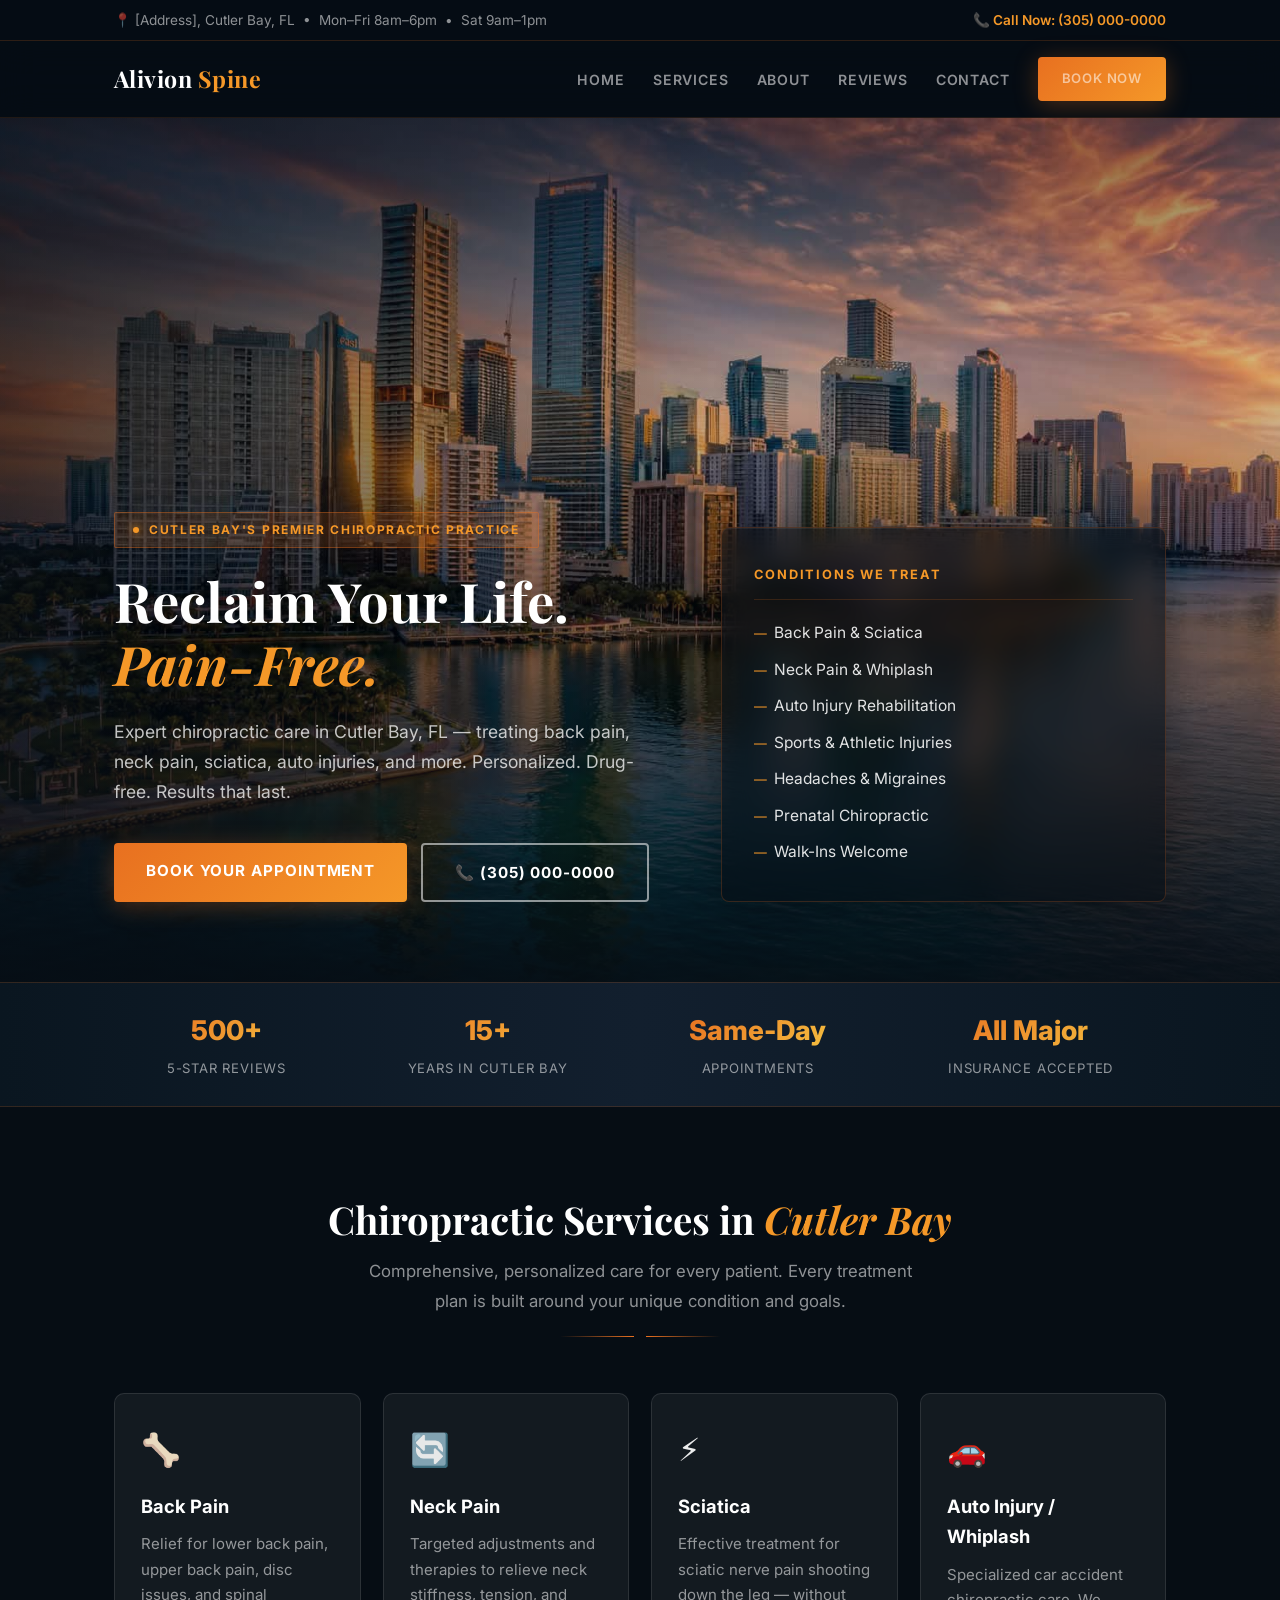
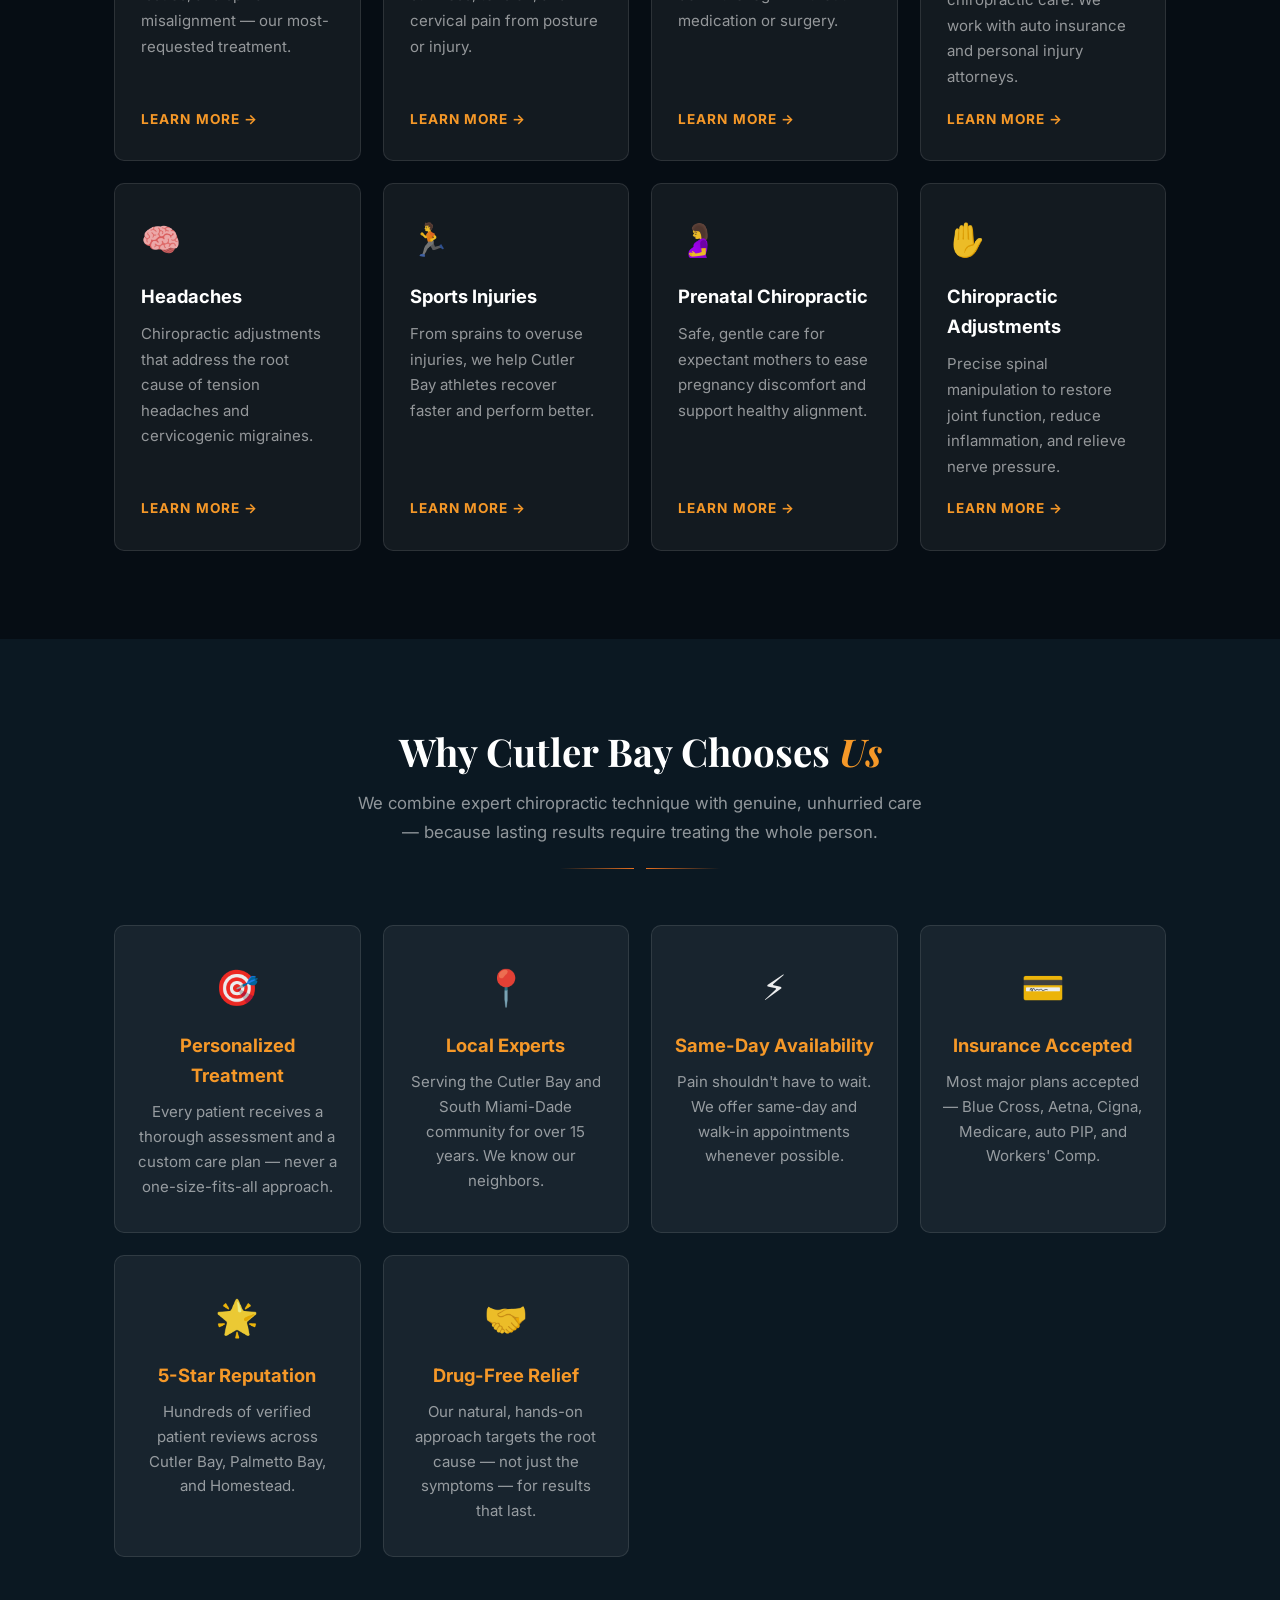
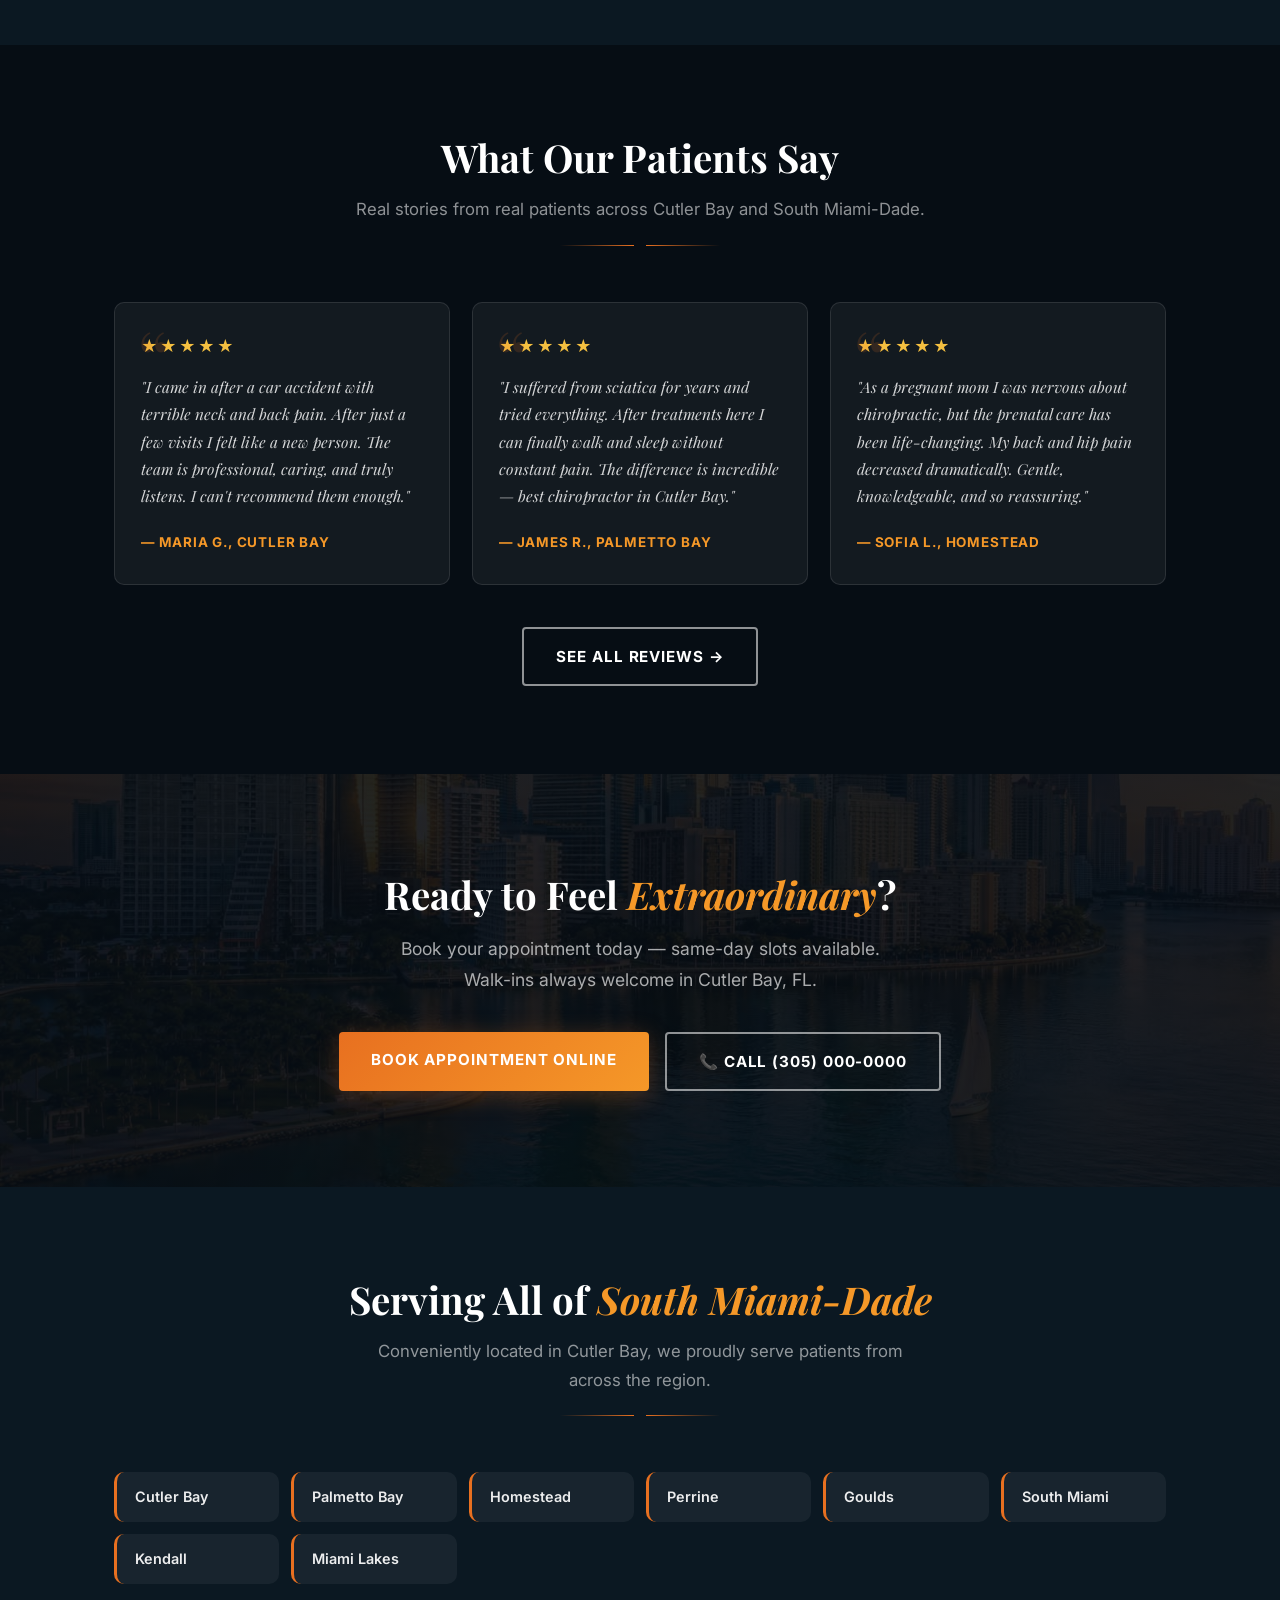
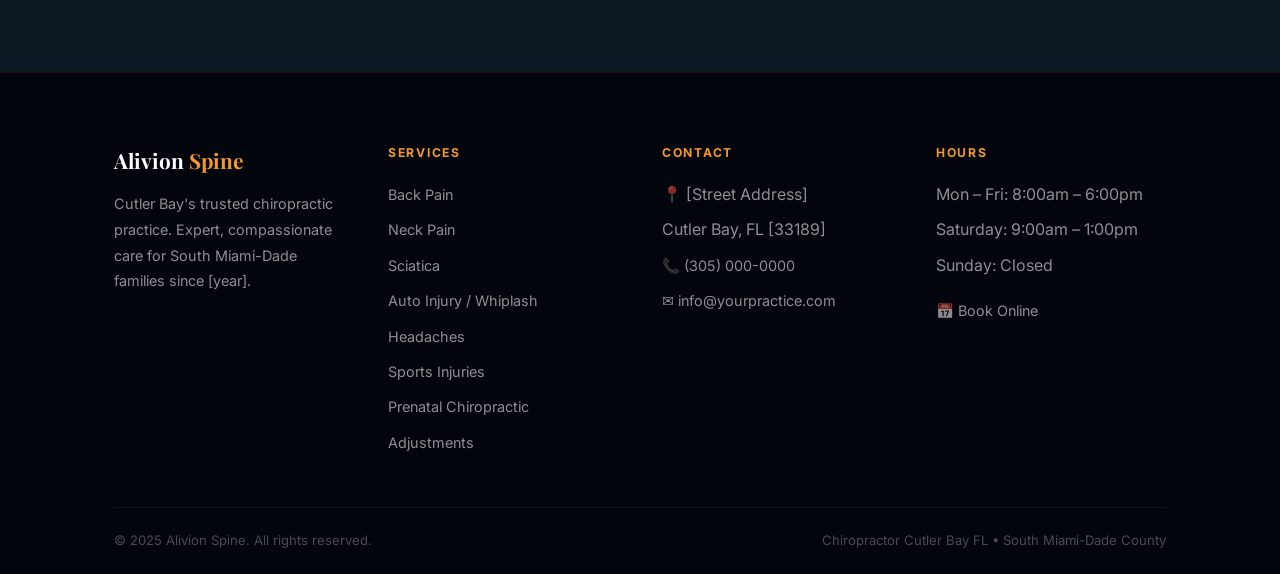
==== commit ecd7fbef: "Beach sunset theme + Alivion Spine branding Coral/teal palette from Florida beach photo, update prac" ====
--- a/index.html
+++ b/index.html
@@ -3,7 +3,7 @@
 <head>
   <meta charset="UTF-8" />
   <meta name="viewport" content="width=device-width, initial-scale=1.0" />
-  <title>Chiropractor Cutler Bay FL | [Practice Name] – Expert Pain Relief</title>
+  <title>Chiropractor Cutler Bay FL | Alivion Spine – Expert Pain Relief</title>
   <meta name="description" content="Top-rated chiropractor in Cutler Bay FL. Expert treatment for back pain, neck pain, sciatica, auto injuries & more. Walk-ins welcome. Book today!" />
   <meta name="keywords" content="chiropractor Cutler Bay FL, chiropractor near me, best chiropractor Cutler Bay, car accident chiropractor Cutler Bay, walk-in chiropractor Cutler Bay" />
   <link rel="canonical" href="https://www.[yourpractice].com/" />
@@ -12,7 +12,7 @@
   {
     "@context": "https://schema.org",
     "@type": "MedicalBusiness",
-    "name": "[Practice Name]",
+    "name": "Alivion Spine",
     "description": "Chiropractic care in Cutler Bay, FL",
     "telephone": "[(305) 000-0000]",
     "address": {
@@ -46,7 +46,7 @@
   <!-- HEADER -->
   <header class="header">
     <div class="container">
-      <a href="index.html" class="logo">[Practice<span>Name]</span></a>
+      <a href="index.html" class="logo">Alivion <span>Spine</span></a>
       <nav class="nav" id="mainNav">
         <a href="index.html">Home</a>
         <a href="#services">Services</a>
@@ -274,7 +274,7 @@
     <div class="container">
       <div class="footer-grid">
         <div class="footer-col">
-          <span class="logo-footer">[Practice<span>Name]</span></span>
+          <span class="logo-footer">Alivion <span>Spine</span></span>
           <p>Cutler Bay's trusted chiropractic practice. Expert, compassionate care for South Miami-Dade families since [year].</p>
         </div>
         <div class="footer-col">
@@ -310,7 +310,7 @@
         </div>
       </div>
       <div class="footer-bottom">
-        <span>&copy; 2025 [Practice Name]. All rights reserved.</span>
+        <span>&copy; 2025 Alivion Spine. All rights reserved.</span>
         <span>Chiropractor Cutler Bay FL &bull; South Miami-Dade County</span>
       </div>
     </div>
--- a/css/style.css
+++ b/css/style.css
@@ -1,32 +1,31 @@
 /* ===== FONTS ===== */
-@import url('https://fonts.googleapis.com/css2?family=Playfair+Display:wght@400;600;700&family=Inter:wght@400;500;600;700;800&display=swap');
+@import url('https://fonts.googleapis.com/css2?family=Playfair+Display:ital,wght@0,400;0,600;0,700;1,400&family=Inter:wght@400;500;600;700;800&display=swap');
 
 /* ===== RESET & BASE ===== */
 *, *::before, *::after { box-sizing: border-box; margin: 0; padding: 0; }
 
 :root {
-  --deep:        #05080f;
-  --dark:        #0c0f18;
-  --navy:        #0e1420;
-  --warm-dark:   #1a1008;
-  --gold:        #c8880e;
-  --gold-2:      #e8a820;
-  --gold-light:  #f5c840;
-  --gold-glow:   rgba(200,136,14,.32);
-  --orange:      #c04818;
-  --teal:        #18a8bc;
-  --teal-2:      #0d8898;
-  --cream:       #f5e8d5;
+  --deep:        #060d14;
+  --navy:        #0b1822;
+  --navy-2:      #0f2030;
+  --coral:       #e87020;
+  --coral-2:     #f59828;
+  --coral-light: #f5c040;
+  --coral-glow:  rgba(232,112,32,.30);
+  --teal:        #28b8cc;
+  --teal-2:      #18a0b4;
+  --teal-glow:   rgba(40,184,204,.25);
+  --sand:        #d4b890;
   --white:       #ffffff;
   --text:        rgba(255,255,255,.92);
   --muted:       rgba(255,255,255,.55);
   --border:      rgba(255,255,255,.10);
-  --border-gold: rgba(200,136,14,.30);
+  --border-coral:rgba(232,112,32,.28);
   --glass:       rgba(255,255,255,.055);
-  --glass-warm:  rgba(200,136,14,.08);
+  --glass-warm:  rgba(232,112,32,.07);
   --glass-2:     rgba(255,255,255,.10);
   --radius:      10px;
-  --shadow:      0 12px 48px rgba(0,0,0,.65);
+  --shadow:      0 12px 48px rgba(0,0,0,.60);
   --transition:  .25s ease;
 }
 
@@ -41,17 +40,17 @@
 }
 
 img { max-width: 100%; display: block; }
-a  { color: var(--gold-2); text-decoration: none; }
+a  { color: var(--coral-2); text-decoration: none; }
 a:hover { color: var(--white); }
 
 .container { max-width: 1100px; margin: 0 auto; padding: 0 24px; }
 .section   { padding: 88px 0; }
 .section--alt { background: var(--navy); }
 
-h1, h2, h3 { font-family: 'Playfair Display', Georgia, serif; }
+h1, h2 { font-family: 'Playfair Display', Georgia, serif; }
 h1 { font-size: clamp(2rem, 5vw, 3.4rem); line-height: 1.15; }
 h2 { font-size: clamp(1.6rem, 3.5vw, 2.4rem); line-height: 1.25; }
-h3 { font-size: 1.2rem; font-family: 'Inter', sans-serif; font-weight: 700; }
+h3 { font-size: 1.15rem; font-family: 'Inter', sans-serif; font-weight: 700; }
 
 /* ===== BUTTONS ===== */
 .btn {
@@ -69,15 +68,15 @@
   text-transform: uppercase;
 }
 .btn--primary {
-  background: linear-gradient(135deg, var(--gold) 0%, var(--gold-2) 100%);
+  background: linear-gradient(135deg, var(--coral) 0%, var(--coral-2) 100%);
   color: #fff;
-  box-shadow: 0 4px 24px var(--gold-glow);
+  box-shadow: 0 4px 24px var(--coral-glow);
 }
 .btn--primary:hover {
-  background: linear-gradient(135deg, var(--gold-2) 0%, var(--gold-light) 100%);
+  background: linear-gradient(135deg, var(--coral-2) 0%, var(--coral-light) 100%);
   color: #fff;
   transform: translateY(-2px);
-  box-shadow: 0 8px 36px var(--gold-glow);
+  box-shadow: 0 8px 36px var(--coral-glow);
 }
 .btn--outline {
   background: transparent;
@@ -85,8 +84,8 @@
   border: 2px solid rgba(255,255,255,.55);
 }
 .btn--outline:hover {
-  border-color: var(--gold-2);
-  color: var(--gold-2);
+  border-color: var(--coral-2);
+  color: var(--coral-2);
   transform: translateY(-2px);
 }
 .btn--teal {
@@ -96,21 +95,21 @@
 .btn--teal:hover {
   background: var(--teal-2);
   transform: translateY(-2px);
-  box-shadow: 0 6px 28px rgba(24,168,188,.3);
+  box-shadow: 0 6px 28px var(--teal-glow);
 }
 .btn--blue {
-  background: linear-gradient(135deg, var(--gold) 0%, var(--gold-2) 100%);
+  background: linear-gradient(135deg, var(--coral) 0%, var(--coral-2) 100%);
   color: #fff;
 }
 .btn--blue:hover {
-  background: linear-gradient(135deg, var(--gold-2) 0%, var(--gold-light) 100%);
+  background: linear-gradient(135deg, var(--coral-2) 0%, var(--coral-light) 100%);
   transform: translateY(-2px);
 }
 
 /* ===== TOP BAR ===== */
 .topbar {
-  background: rgba(5,8,15,.96);
-  border-bottom: 1px solid rgba(200,136,14,.2);
+  background: rgba(6,13,20,.97);
+  border-bottom: 1px solid rgba(232,112,32,.18);
   color: var(--muted);
   padding: 9px 0;
   font-size: .85rem;
@@ -122,15 +121,15 @@
   flex-wrap: wrap;
   gap: 6px;
 }
-.topbar a { color: var(--gold-2); font-weight: 600; }
+.topbar a { color: var(--coral-2); font-weight: 600; }
 .topbar a:hover { color: var(--white); }
 
 /* ===== HEADER / NAV ===== */
 .header {
-  background: rgba(5,8,15,.88);
+  background: rgba(6,13,20,.90);
   backdrop-filter: blur(18px);
   -webkit-backdrop-filter: blur(18px);
-  border-bottom: 1px solid rgba(200,136,14,.15);
+  border-bottom: 1px solid rgba(232,112,32,.12);
   position: sticky;
   top: 0;
   z-index: 100;
@@ -150,7 +149,7 @@
   line-height: 1.2;
   letter-spacing: .02em;
 }
-.logo span { color: var(--gold-2); }
+.logo span { color: var(--coral-2); }
 
 .nav { display: flex; align-items: center; gap: 28px; }
 .nav a {
@@ -161,7 +160,7 @@
   letter-spacing: .06em;
   text-transform: uppercase;
 }
-.nav a:hover { color: var(--gold-2); }
+.nav a:hover { color: var(--coral-2); }
 
 .nav-toggle {
   display: none;
@@ -176,7 +175,7 @@
   display: block;
   width: 24px;
   height: 2px;
-  background: var(--gold-2);
+  background: var(--coral-2);
   border-radius: 2px;
 }
 
@@ -188,29 +187,25 @@
   flex-direction: column;
   justify-content: flex-end;
   overflow: hidden;
-
-  /* Photo background — save images/miami-hero.jpg to activate */
-  background-image: url('../images/miami-hero.jpg');
+  background-color: #0e1c28;
+  background-image: url('../miami-hero.jpg');
   background-size: cover;
-  background-position: center 35%;
-
-  /* Gorgeous sunset gradient fallback */
-  background-color: #1a2a10;
-}
-
-/* Rich cinematic overlay */
+  background-position: center 40%;
+}
+
+/* Cinematic overlay — tuned for bright beach photo */
 .hero-overlay {
   position: absolute;
   inset: 0;
   background:
     linear-gradient(180deg,
-      rgba(5,8,15,.55) 0%,
-      rgba(5,8,15,.18) 35%,
-      rgba(5,8,15,.45) 65%,
-      rgba(5,8,15,.92) 100%
+      rgba(6,13,20,.45) 0%,
+      rgba(6,13,20,.15) 30%,
+      rgba(6,13,20,.50) 65%,
+      rgba(6,13,20,.94) 100%
     ),
     linear-gradient(100deg,
-      rgba(5,8,15,.65) 0%,
+      rgba(6,13,20,.60) 0%,
       transparent 55%
     );
   pointer-events: none;
@@ -232,9 +227,9 @@
   display: inline-flex;
   align-items: center;
   gap: 10px;
-  background: rgba(200,136,14,.15);
-  border: 1px solid rgba(200,136,14,.4);
-  color: var(--gold-2);
+  background: rgba(232,112,32,.15);
+  border: 1px solid rgba(232,112,32,.38);
+  color: var(--coral-2);
   font-size: .75rem;
   font-weight: 700;
   padding: 7px 18px;
@@ -247,51 +242,43 @@
   content: '';
   width: 6px; height: 6px;
   border-radius: 50%;
-  background: var(--gold-2);
-  box-shadow: 0 0 8px var(--gold-2);
-}
-
-.hero h1 {
-  color: var(--white);
-  margin-bottom: 22px;
-  text-shadow: 0 2px 40px rgba(0,0,0,.5);
-}
-.hero h1 em {
-  font-style: normal;
-  color: var(--gold-2);
-}
+  background: var(--coral-2);
+  box-shadow: 0 0 8px var(--coral-2);
+}
+
+.hero h1 { color: var(--white); margin-bottom: 22px; text-shadow: 0 2px 40px rgba(0,0,0,.6); }
+.hero h1 em { font-style: italic; color: var(--coral-2); }
 .hero-sub {
   font-size: 1.1rem;
-  color: rgba(255,255,255,.72);
+  color: rgba(255,255,255,.75);
   margin-bottom: 36px;
   max-width: 520px;
   line-height: 1.7;
 }
 .hero-btns { display: flex; gap: 14px; flex-wrap: wrap; }
 
-/* Glass info card */
 .hero-card {
-  background: rgba(5,8,15,.55);
-  border: 1px solid rgba(200,136,14,.25);
+  background: rgba(6,13,20,.58);
+  border: 1px solid rgba(232,112,32,.22);
   border-radius: 8px;
   padding: 36px 32px;
-  backdrop-filter: blur(12px);
-  -webkit-backdrop-filter: blur(12px);
+  backdrop-filter: blur(14px);
+  -webkit-backdrop-filter: blur(14px);
   box-shadow: 0 0 60px rgba(0,0,0,.4), inset 0 1px 0 rgba(255,255,255,.06);
 }
 .hero-card h3 {
-  color: var(--gold-2);
+  color: var(--coral-2);
   margin-bottom: 20px;
   font-size: .8rem;
   font-family: 'Inter', sans-serif;
   text-transform: uppercase;
   letter-spacing: .14em;
   padding-bottom: 14px;
-  border-bottom: 1px solid rgba(200,136,14,.2);
+  border-bottom: 1px solid rgba(232,112,32,.18);
 }
 .hero-card ul { list-style: none; display: flex; flex-direction: column; gap: 11px; }
 .hero-card li {
-  color: rgba(255,255,255,.85);
+  color: rgba(255,255,255,.88);
   padding-left: 20px;
   position: relative;
   font-size: .97rem;
@@ -300,17 +287,16 @@
   content: '—';
   position: absolute;
   left: 0;
-  color: var(--gold-2);
-  font-weight: 700;
+  color: var(--coral-2);
   font-size: .8rem;
   top: 3px;
 }
 
 /* ===== TRUST BAR ===== */
 .trust-bar {
-  background: linear-gradient(90deg, #0c1020 0%, #141822 50%, #0c1020 100%);
-  border-top: 1px solid rgba(200,136,14,.2);
-  border-bottom: 1px solid rgba(200,136,14,.2);
+  background: linear-gradient(90deg, #0a1620 0%, #121f2e 50%, #0a1620 100%);
+  border-top: 1px solid rgba(232,112,32,.18);
+  border-bottom: 1px solid rgba(232,112,32,.18);
   padding: 26px 0;
 }
 .trust-bar .container {
@@ -320,12 +306,11 @@
   gap: 16px;
   text-align: center;
 }
-.trust-item { }
 .trust-item strong {
   display: block;
   font-size: 1.7rem;
   font-weight: 800;
-  background: linear-gradient(135deg, var(--gold) 0%, var(--gold-light) 100%);
+  background: linear-gradient(135deg, var(--coral) 0%, var(--coral-light) 100%);
   -webkit-background-clip: text;
   -webkit-text-fill-color: transparent;
   background-clip: text;
@@ -335,7 +320,7 @@
 /* ===== SECTION HEADER ===== */
 .section-header { text-align: center; margin-bottom: 56px; }
 .section-header h2 { color: var(--white); margin-bottom: 14px; }
-.section-header h2 em { font-style: italic; color: var(--gold-2); }
+.section-header h2 em { font-style: italic; color: var(--coral-2); }
 .section-header p { color: var(--muted); max-width: 580px; margin: 0 auto; font-size: 1.05rem; line-height: 1.75; }
 .accent-line {
   display: flex;
@@ -345,15 +330,8 @@
   margin: 20px auto 0;
   width: 160px;
 }
-.accent-line::before,
-.accent-line::after {
-  content: '';
-  flex: 1;
-  height: 1px;
-  background: rgba(200,136,14,.35);
-}
-.accent-line::before { background: linear-gradient(90deg, transparent, var(--gold)); }
-.accent-line::after  { background: linear-gradient(90deg, var(--gold), transparent); }
+.accent-line::before { content: ''; flex: 1; height: 1px; background: linear-gradient(90deg, transparent, var(--coral)); }
+.accent-line::after  { content: ''; flex: 1; height: 1px; background: linear-gradient(90deg, var(--coral), transparent); }
 
 /* ===== SERVICES GRID ===== */
 .services-grid {
@@ -377,27 +355,21 @@
   position: absolute;
   bottom: 0; left: 0; right: 0;
   height: 2px;
-  background: linear-gradient(90deg, var(--gold), var(--teal));
+  background: linear-gradient(90deg, var(--coral), var(--teal));
   opacity: 0;
   transition: opacity var(--transition);
 }
 .service-card:hover {
   background: var(--glass-2);
-  border-color: var(--border-gold);
+  border-color: var(--border-coral);
   transform: translateY(-5px);
-  box-shadow: 0 18px 50px rgba(0,0,0,.5), 0 0 30px var(--gold-glow);
+  box-shadow: 0 18px 50px rgba(0,0,0,.5), 0 0 30px var(--coral-glow);
 }
 .service-card:hover::after { opacity: 1; }
 .service-icon { font-size: 2rem; margin-bottom: 14px; }
-.service-card h3 { color: var(--white); margin-bottom: 10px; font-size: 1.1rem; }
+.service-card h3 { color: var(--white); margin-bottom: 10px; }
 .service-card p { color: var(--muted); font-size: .94rem; flex: 1; margin-bottom: 18px; line-height: 1.7; }
-.service-card a.learn-more {
-  color: var(--gold-2);
-  font-weight: 700;
-  font-size: .85rem;
-  letter-spacing: .08em;
-  text-transform: uppercase;
-}
+.service-card a.learn-more { color: var(--coral-2); font-weight: 700; font-size: .85rem; letter-spacing: .08em; text-transform: uppercase; }
 .service-card a.learn-more:hover { color: var(--white); }
 
 /* ===== WHY CHOOSE US ===== */
@@ -415,12 +387,12 @@
   transition: all var(--transition);
 }
 .why-card:hover {
-  border-color: var(--border-gold);
+  border-color: var(--border-coral);
   background: var(--glass-warm);
   transform: translateY(-4px);
 }
 .why-icon { font-size: 2.2rem; margin-bottom: 14px; }
-.why-card h3 { color: var(--gold-2); margin-bottom: 10px; font-size: 1rem; }
+.why-card h3 { color: var(--coral-2); margin-bottom: 10px; }
 .why-card p { color: var(--muted); font-size: .94rem; }
 
 /* ===== REVIEWS ===== */
@@ -443,27 +415,22 @@
   top: 14px; left: 22px;
   font-family: 'Playfair Display', Georgia, serif;
   font-size: 5rem;
-  color: var(--gold);
-  opacity: .18;
+  color: var(--coral);
+  opacity: .15;
   line-height: 1;
   pointer-events: none;
 }
-.review-card:hover { border-color: var(--border-gold); }
-.stars {
-  color: #f5c840;
-  font-size: 1rem;
-  margin-bottom: 14px;
-  letter-spacing: 2px;
-}
+.review-card:hover { border-color: var(--border-coral); }
+.stars { color: var(--coral-light); font-size: 1rem; margin-bottom: 14px; letter-spacing: 2px; }
 .review-card blockquote {
-  color: rgba(255,255,255,.8);
+  color: rgba(255,255,255,.82);
   font-size: .96rem;
   font-style: italic;
+  font-family: 'Playfair Display', Georgia, serif;
   line-height: 1.78;
   margin-bottom: 18px;
-  font-family: 'Playfair Display', Georgia, serif;
-}
-.reviewer { font-weight: 700; color: var(--gold-2); font-size: .84rem; letter-spacing: .06em; text-transform: uppercase; }
+}
+.reviewer { font-weight: 700; color: var(--coral-2); font-size: .84rem; letter-spacing: .06em; text-transform: uppercase; }
 
 /* ===== CTA BAND ===== */
 .cta-band {
@@ -472,30 +439,21 @@
   padding: 96px 0;
   text-align: center;
   color: var(--white);
-  background-image: url('../images/miami-hero.jpg');
+  background-color: #0a1620;
+  background-image: url('../miami-hero.jpg');
   background-size: cover;
-  background-position: center 60%;
-  background-color: #1a2030;
+  background-position: center 70%;
 }
 .cta-band::before {
   content: '';
   position: absolute;
   inset: 0;
-  background: linear-gradient(180deg, rgba(5,8,15,.82) 0%, rgba(8,12,20,.88) 100%);
+  background: linear-gradient(180deg, rgba(6,13,20,.88) 0%, rgba(6,13,20,.92) 100%);
   pointer-events: none;
 }
 .cta-band h2 { color: var(--white); margin-bottom: 16px; position: relative; }
-.cta-band h2 em { font-style: italic; color: var(--gold-2); }
-.cta-band p {
-  color: rgba(255,255,255,.65);
-  margin-bottom: 36px;
-  font-size: 1.1rem;
-  max-width: 520px;
-  margin-left: auto;
-  margin-right: auto;
-  position: relative;
-  line-height: 1.75;
-}
+.cta-band h2 em { font-style: italic; color: var(--coral-2); }
+.cta-band p { color: rgba(255,255,255,.65); margin-bottom: 36px; font-size: 1.1rem; max-width: 520px; margin-left: auto; margin-right: auto; position: relative; line-height: 1.75; }
 .cta-btns { display: flex; gap: 16px; justify-content: center; flex-wrap: wrap; position: relative; }
 
 /* ===== CONDITIONS / AREAS ===== */
@@ -510,76 +468,35 @@
   padding: 13px 18px;
   font-weight: 600;
   color: var(--text);
-  border-left: 3px solid var(--gold);
+  border-left: 3px solid var(--coral);
   font-size: .9rem;
   transition: all var(--transition);
-  letter-spacing: .02em;
-}
-.condition-item:hover { background: var(--glass-warm); color: var(--gold-2); border-left-color: var(--gold-2); }
+}
+.condition-item:hover { background: var(--glass-warm); color: var(--coral-2); border-left-color: var(--coral-2); }
 
 /* ===== CONTACT ===== */
-.contact-grid {
-  display: grid;
-  grid-template-columns: 1fr 1fr;
-  gap: 52px;
-  align-items: start;
-}
+.contact-grid { display: grid; grid-template-columns: 1fr 1fr; gap: 52px; align-items: start; }
 .contact-info h2 { color: var(--white); margin-bottom: 28px; }
-.contact-detail {
-  display: flex;
-  gap: 16px;
-  margin-bottom: 24px;
-  align-items: flex-start;
-}
+.contact-detail { display: flex; gap: 16px; margin-bottom: 24px; align-items: flex-start; }
 .contact-detail .icon { font-size: 1.5rem; flex-shrink: 0; }
-.contact-detail h4 {
-  font-size: .75rem;
-  text-transform: uppercase;
-  letter-spacing: .1em;
-  color: var(--gold-2);
-  margin-bottom: 5px;
-  font-family: 'Inter', sans-serif;
-  font-weight: 700;
-}
+.contact-detail h4 { font-size: .75rem; text-transform: uppercase; letter-spacing: .1em; color: var(--coral-2); margin-bottom: 5px; font-family: 'Inter', sans-serif; font-weight: 700; }
 .contact-detail p, .contact-detail a { color: var(--text); font-size: 1rem; }
-.contact-detail a:hover { color: var(--gold-2); }
+.contact-detail a:hover { color: var(--coral-2); }
 
 .hours-table { width: 100%; border-collapse: collapse; margin-top: 8px; }
 .hours-table tr td { padding: 7px 0; font-size: .94rem; color: var(--text); }
 .hours-table tr td:last-child { text-align: right; color: var(--muted); }
 
-.walkin-notice {
-  margin-top: 28px;
-  background: rgba(200,136,14,.09);
-  border-radius: var(--radius);
-  padding: 20px;
-  border-left: 4px solid var(--gold);
-}
-.walkin-notice strong { color: var(--gold-2); }
+.walkin-notice { margin-top: 28px; background: rgba(232,112,32,.09); border-radius: var(--radius); padding: 20px; border-left: 4px solid var(--coral); }
+.walkin-notice strong { color: var(--coral-2); }
 .walkin-notice p { margin-top: 6px; font-size: .94rem; color: var(--muted); }
 
-.map-placeholder {
-  margin-top: 28px;
-  background: var(--glass);
-  border-radius: var(--radius);
-  padding: 28px 20px;
-  text-align: center;
-  border: 1px dashed rgba(255,255,255,.12);
-}
+.map-placeholder { margin-top: 28px; background: var(--glass); border-radius: var(--radius); padding: 28px 20px; text-align: center; border: 1px dashed rgba(255,255,255,.12); }
 .map-placeholder p { color: var(--muted); font-size: .9rem; }
 
 /* ===== CONTACT FORM ===== */
-.contact-form h3 { color: var(--white); margin-bottom: 20px; }
 .form-group { margin-bottom: 18px; }
-.form-group label {
-  display: block;
-  font-weight: 600;
-  margin-bottom: 7px;
-  font-size: .8rem;
-  color: var(--muted);
-  letter-spacing: .08em;
-  text-transform: uppercase;
-}
+.form-group label { display: block; font-weight: 600; margin-bottom: 7px; font-size: .8rem; color: var(--muted); letter-spacing: .08em; text-transform: uppercase; }
 .form-group input,
 .form-group select,
 .form-group textarea {
@@ -593,26 +510,23 @@
   background: rgba(255,255,255,.06);
   transition: border-color var(--transition), box-shadow var(--transition);
 }
-.form-group input::placeholder,
-.form-group textarea::placeholder { color: rgba(255,255,255,.28); }
-.form-group input:focus,
-.form-group select:focus,
-.form-group textarea:focus {
+.form-group input::placeholder, .form-group textarea::placeholder { color: rgba(255,255,255,.28); }
+.form-group input:focus, .form-group select:focus, .form-group textarea:focus {
   outline: none;
-  border-color: var(--gold);
-  box-shadow: 0 0 0 3px var(--gold-glow);
-}
-.form-group select option { background: #0e1420; color: var(--white); }
+  border-color: var(--coral);
+  box-shadow: 0 0 0 3px var(--coral-glow);
+}
+.form-group select option { background: #0f2030; color: var(--white); }
 .form-group textarea { resize: vertical; min-height: 110px; }
 
 /* ===== SERVICE PAGE ===== */
 .service-hero {
   position: relative;
   overflow: hidden;
-  background-image: url('../images/miami-hero.jpg');
+  background-color: #0a1620;
+  background-image: url('../miami-hero.jpg');
   background-size: cover;
   background-position: center 40%;
-  background-color: #1a2030;
   color: var(--white);
   padding: 90px 0;
 }
@@ -620,107 +534,41 @@
   content: '';
   position: absolute;
   inset: 0;
-  background: linear-gradient(180deg, rgba(5,8,15,.78) 0%, rgba(5,8,15,.88) 100%);
+  background: linear-gradient(180deg, rgba(6,13,20,.80) 0%, rgba(6,13,20,.88) 100%);
 }
 .service-hero h1 { color: var(--white); margin-bottom: 16px; position: relative; z-index: 1; }
-.service-hero p {
-  color: rgba(255,255,255,.68);
-  font-size: 1.1rem;
-  max-width: 620px;
-  margin-bottom: 30px;
-  position: relative;
-  z-index: 1;
-  line-height: 1.75;
-}
+.service-hero p { color: rgba(255,255,255,.70); font-size: 1.1rem; max-width: 620px; margin-bottom: 30px; position: relative; z-index: 1; line-height: 1.75; }
 .service-hero .btn { position: relative; z-index: 1; }
 
 .service-body { padding: 80px 0; }
-.service-body .container {
-  display: grid;
-  grid-template-columns: 2fr 1fr;
-  gap: 52px;
-  align-items: start;
-}
-.service-content h2 {
-  color: var(--gold-2);
-  margin: 36px 0 14px;
-  font-size: 1.5rem;
-}
+.service-body .container { display: grid; grid-template-columns: 2fr 1fr; gap: 52px; align-items: start; }
+.service-content h2 { color: var(--coral-2); margin: 36px 0 14px; font-size: 1.5rem; }
 .service-content h2:first-child { margin-top: 0; }
-.service-content p { color: rgba(255,255,255,.8); margin-bottom: 16px; line-height: 1.82; }
+.service-content p { color: rgba(255,255,255,.82); margin-bottom: 16px; line-height: 1.82; }
 .service-content ul { margin: 14px 0 16px 22px; }
-.service-content li { margin-bottom: 9px; color: rgba(255,255,255,.8); }
+.service-content li { margin-bottom: 9px; color: rgba(255,255,255,.82); }
 .service-content strong { color: var(--white); }
 
 .service-sidebar { position: sticky; top: 90px; }
-.sidebar-card {
-  background: var(--glass);
-  border: 1px solid var(--border);
-  border-radius: var(--radius);
-  padding: 30px 26px;
-  margin-bottom: 22px;
-}
-.sidebar-card h4 {
-  color: var(--gold-2);
-  margin-bottom: 16px;
-  font-size: .8rem;
-  text-transform: uppercase;
-  letter-spacing: .1em;
-  font-family: 'Inter', sans-serif;
-  font-weight: 700;
-}
+.sidebar-card { background: var(--glass); border: 1px solid var(--border); border-radius: var(--radius); padding: 30px 26px; margin-bottom: 22px; }
+.sidebar-card h4 { color: var(--coral-2); margin-bottom: 16px; font-size: .8rem; text-transform: uppercase; letter-spacing: .1em; font-family: 'Inter', sans-serif; font-weight: 700; }
 .sidebar-card ul { list-style: none; display: flex; flex-direction: column; gap: 9px; }
 .sidebar-card li { font-size: .94rem; color: var(--muted); }
 .sidebar-card li a { color: var(--muted); font-weight: 500; }
-.sidebar-card li a:hover { color: var(--gold-2); }
+.sidebar-card li a:hover { color: var(--coral-2); }
 .sidebar-card p { color: var(--muted); font-size: .9rem; margin-bottom: 14px; line-height: 1.7; }
 
 /* ===== FOOTER ===== */
-.footer {
-  background: #02040a;
-  border-top: 1px solid rgba(200,136,14,.15);
-  color: var(--muted);
-  padding: 70px 0 0;
-}
-.footer-grid {
-  display: grid;
-  grid-template-columns: repeat(auto-fit, minmax(200px, 1fr));
-  gap: 44px;
-  margin-bottom: 52px;
-}
-.footer-col h4 {
-  color: var(--gold-2);
-  font-size: .76rem;
-  font-family: 'Inter', sans-serif;
-  text-transform: uppercase;
-  letter-spacing: .14em;
-  margin-bottom: 18px;
-  font-weight: 700;
-}
-.footer-col .logo-footer {
-  font-family: 'Playfair Display', Georgia, serif;
-  font-size: 1.3rem;
-  font-weight: 700;
-  color: var(--white);
-  margin-bottom: 14px;
-  display: block;
-}
-.footer-col .logo-footer span { color: var(--gold-2); }
+.footer { background: #02060c; border-top: 1px solid rgba(232,112,32,.12); color: var(--muted); padding: 70px 0 0; }
+.footer-grid { display: grid; grid-template-columns: repeat(auto-fit, minmax(200px, 1fr)); gap: 44px; margin-bottom: 52px; }
+.footer-col h4 { color: var(--coral-2); font-size: .76rem; font-family: 'Inter', sans-serif; text-transform: uppercase; letter-spacing: .14em; margin-bottom: 18px; font-weight: 700; }
+.footer-col .logo-footer { font-family: 'Playfair Display', Georgia, serif; font-size: 1.3rem; font-weight: 700; color: var(--white); margin-bottom: 14px; display: block; }
+.footer-col .logo-footer span { color: var(--coral-2); }
 .footer-col p { font-size: .9rem; line-height: 1.78; }
 .footer-col ul { list-style: none; display: flex; flex-direction: column; gap: 9px; }
 .footer-col a { color: var(--muted); font-size: .9rem; transition: color var(--transition); }
-.footer-col a:hover { color: var(--gold-2); }
-.footer-bottom {
-  border-top: 1px solid rgba(255,255,255,.06);
-  padding: 22px 0;
-  display: flex;
-  justify-content: space-between;
-  align-items: center;
-  flex-wrap: wrap;
-  gap: 10px;
-  font-size: .82rem;
-  color: rgba(255,255,255,.28);
-}
+.footer-col a:hover { color: var(--coral-2); }
+.footer-bottom { border-top: 1px solid rgba(255,255,255,.06); padding: 22px 0; display: flex; justify-content: space-between; align-items: center; flex-wrap: wrap; gap: 10px; font-size: .82rem; color: rgba(255,255,255,.28); }
 
 /* ===== SCHEMA HIDDEN ===== */
 .schema-hidden { display: none; }
@@ -734,19 +582,9 @@
   .hero { min-height: auto; }
   .hero-main { padding: 60px 0 60px; }
 }
-
 @media (max-width: 700px) {
   .section { padding: 60px 0; }
-  .nav {
-    display: none;
-    position: absolute;
-    top: 100%; left: 0; right: 0;
-    background: rgba(5,8,15,.98);
-    border-bottom: 1px solid rgba(200,136,14,.15);
-    flex-direction: column;
-    padding: 22px;
-    gap: 16px;
-  }
+  .nav { display: none; position: absolute; top: 100%; left: 0; right: 0; background: rgba(6,13,20,.98); border-bottom: 1px solid rgba(232,112,32,.12); flex-direction: column; padding: 22px; gap: 16px; }
   .nav.open { display: flex; }
   .nav-toggle { display: flex; }
   .topbar .container { flex-direction: column; text-align: center; gap: 4px; }
@@ -754,7 +592,6 @@
   .cta-band { padding: 64px 0; }
   .footer-bottom { flex-direction: column; text-align: center; }
 }
-
 @media (max-width: 480px) {
   .hero-btns { flex-direction: column; }
   .cta-btns { flex-direction: column; align-items: center; }
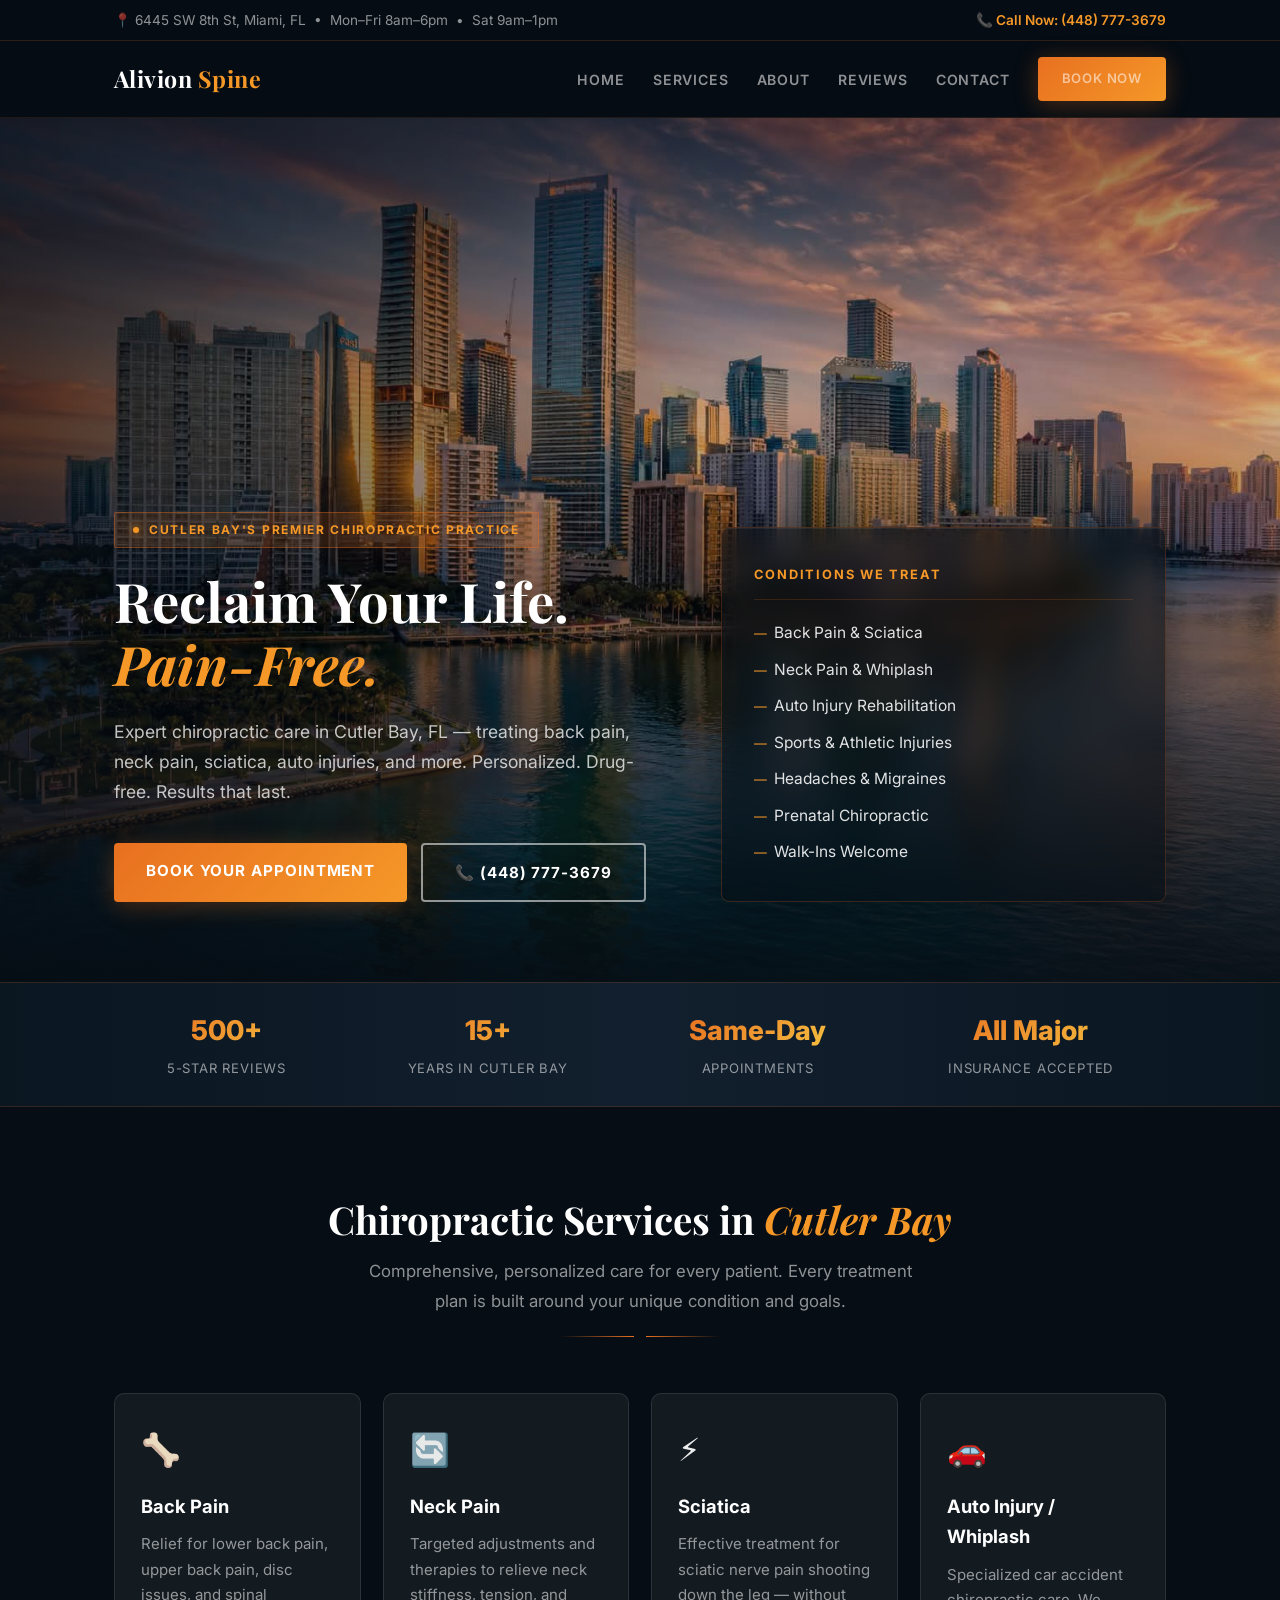
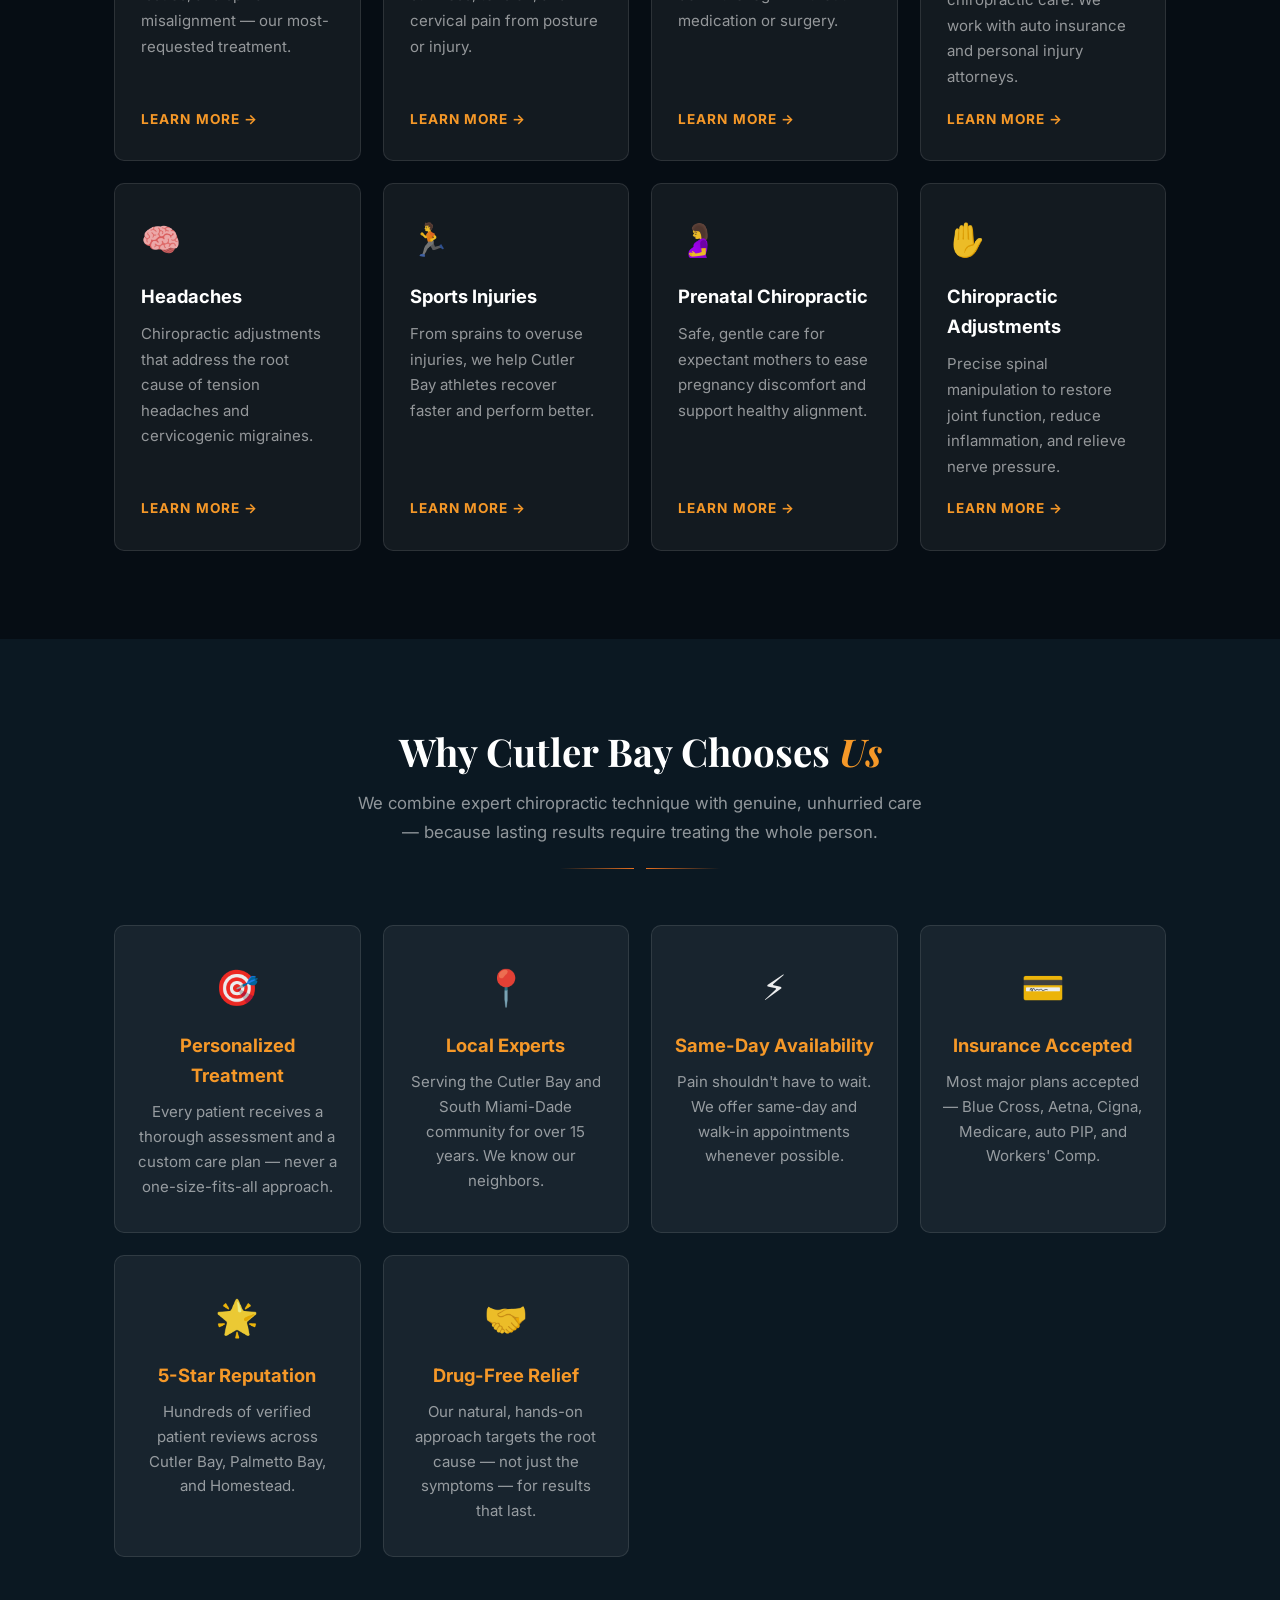
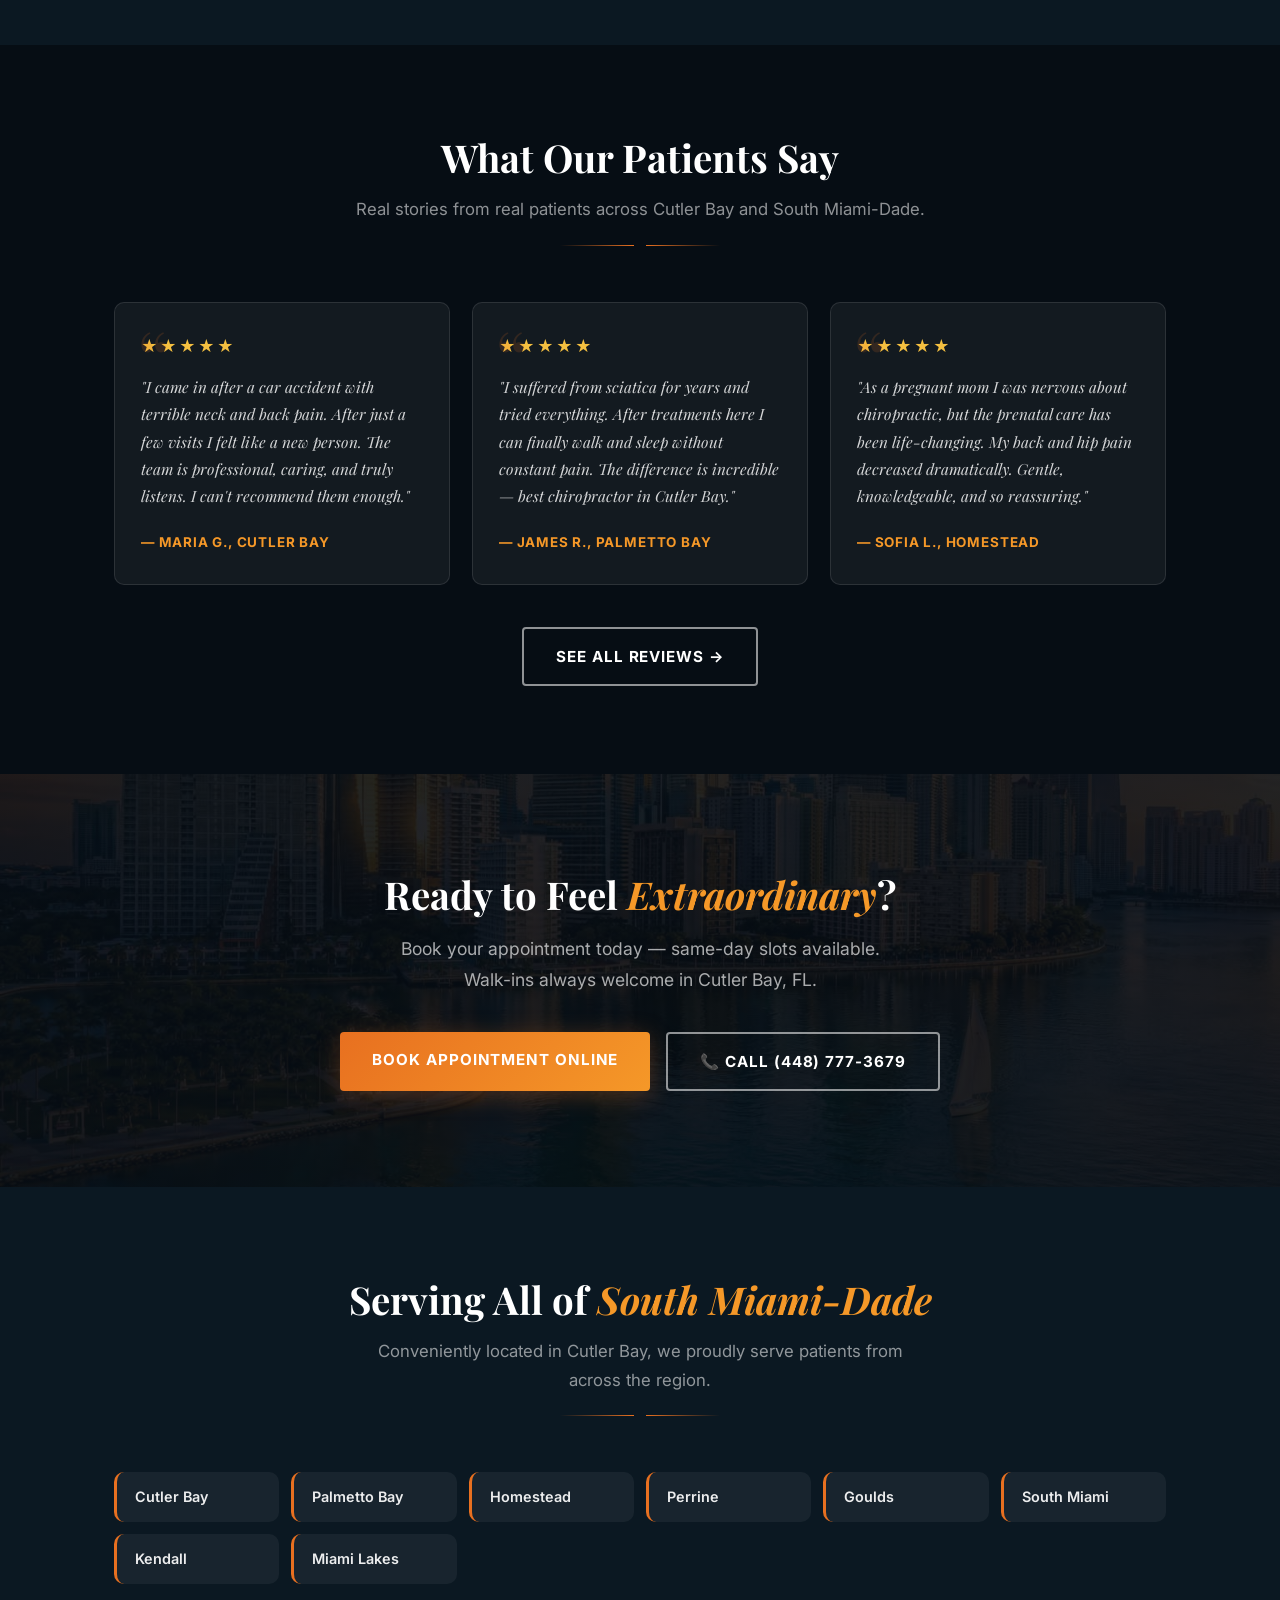
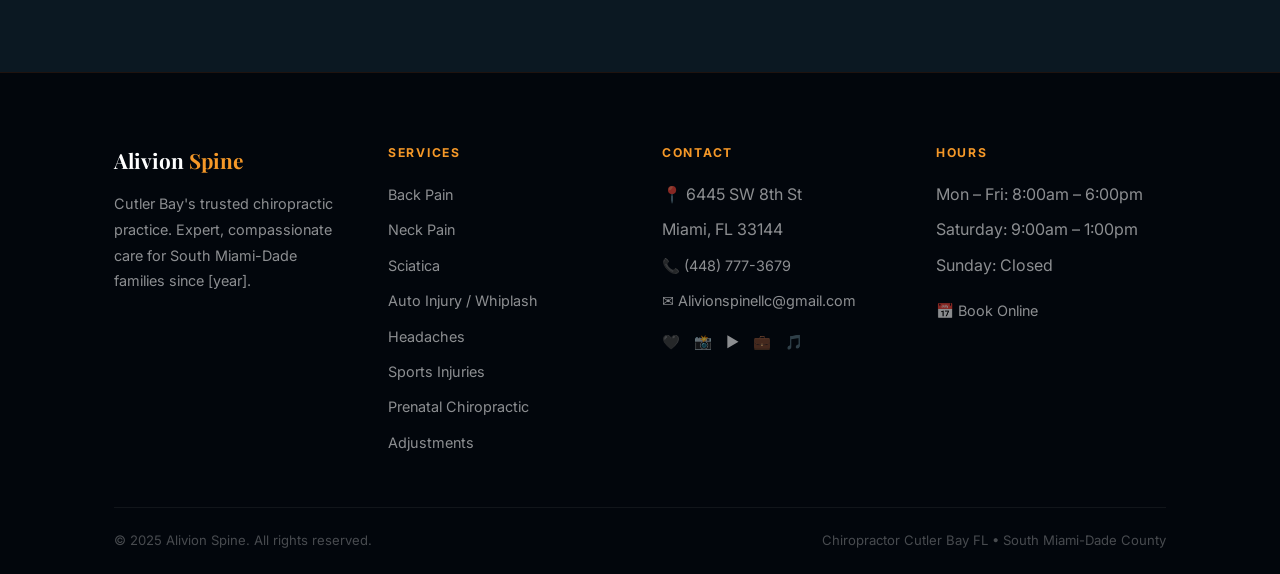
==== commit 46d77441: "Add real Alivion Spine LLC contact info + social media Phone: (448) 777-3679, Address: 6445 SW 8th S" ====
--- a/index.html
+++ b/index.html
@@ -6,7 +6,7 @@
   <title>Chiropractor Cutler Bay FL | Alivion Spine – Expert Pain Relief</title>
   <meta name="description" content="Top-rated chiropractor in Cutler Bay FL. Expert treatment for back pain, neck pain, sciatica, auto injuries & more. Walk-ins welcome. Book today!" />
   <meta name="keywords" content="chiropractor Cutler Bay FL, chiropractor near me, best chiropractor Cutler Bay, car accident chiropractor Cutler Bay, walk-in chiropractor Cutler Bay" />
-  <link rel="canonical" href="https://www.[yourpractice].com/" />
+  <link rel="canonical" href="https://www.alivionspine.com/" />
   <link rel="stylesheet" href="css/style.css" />
   <script type="application/ld+json">
   {
@@ -14,13 +14,13 @@
     "@type": "MedicalBusiness",
     "name": "Alivion Spine",
     "description": "Chiropractic care in Cutler Bay, FL",
-    "telephone": "[(305) 000-0000]",
+    "telephone": "[(448) 777-3679]",
     "address": {
       "@type": "PostalAddress",
-      "streetAddress": "[Street Address]",
+      "streetAddress": "6445 SW 8th St",
       "addressLocality": "Cutler Bay",
       "addressRegion": "FL",
-      "postalCode": "[33189]",
+      "postalCode": "33144",
       "addressCountry": "US"
     },
     "geo": { "@type": "GeoCoordinates", "latitude": "25.5769", "longitude": "-80.3434" },
@@ -38,8 +38,8 @@
   <!-- TOP BAR -->
   <div class="topbar">
     <div class="container">
-      <span>&#128205; [Address], Cutler Bay, FL &nbsp;&bull;&nbsp; Mon–Fri 8am–6pm &nbsp;&bull;&nbsp; Sat 9am–1pm</span>
-      <a href="tel:+13050000000">&#128222; Call Now: (305) 000-0000</a>
+      <span>&#128205; 6445 SW 8th St, Miami, FL &nbsp;&bull;&nbsp; Mon–Fri 8am–6pm &nbsp;&bull;&nbsp; Sat 9am–1pm</span>
+      <a href="tel:+14487773679">&#128222; Call Now: (448) 777-3679</a>
     </div>
   </div>
 
@@ -72,7 +72,7 @@
           <p class="hero-sub">Expert chiropractic care in Cutler Bay, FL — treating back pain, neck pain, sciatica, auto injuries, and more. Personalized. Drug-free. Results that last.</p>
           <div class="hero-btns">
             <a href="contact.html" class="btn btn--primary">Book Your Appointment</a>
-            <a href="tel:+13050000000" class="btn btn--outline">&#128222; (305) 000-0000</a>
+            <a href="tel:+14487773679" class="btn btn--outline">&#128222; (448) 777-3679</a>
           </div>
         </div>
         <div class="hero-card">
@@ -243,7 +243,7 @@
       <p>Book your appointment today — same-day slots available. Walk-ins always welcome in Cutler Bay, FL.</p>
       <div class="cta-btns">
         <a href="contact.html" class="btn btn--primary">Book Appointment Online</a>
-        <a href="tel:+13050000000" class="btn btn--outline">&#128222; Call (305) 000-0000</a>
+        <a href="tel:+14487773679" class="btn btn--outline">&#128222; Call (448) 777-3679</a>
       </div>
     </div>
   </section>
@@ -293,11 +293,18 @@
         <div class="footer-col">
           <h4>Contact</h4>
           <ul>
-            <li>&#128205; [Street Address]</li>
-            <li>Cutler Bay, FL [33189]</li>
-            <li><a href="tel:+13050000000">&#128222; (305) 000-0000</a></li>
-            <li><a href="mailto:info@yourpractice.com">&#9993; info@yourpractice.com</a></li>
+            <li>&#128205; 6445 SW 8th St</li>
+            <li>Miami, FL 33144</li>
+            <li><a href="tel:+14487773679">&#128222; (448) 777-3679</a></li>
+            <li><a href="mailto:Alivionspinellc@gmail.com">&#9993; Alivionspinellc@gmail.com</a></li>
           </ul>
+          <div style="display:flex;gap:14px;margin-top:16px;font-size:1.3rem;">
+            <a href="https://facebook.com" title="Facebook">&#128420;</a>
+            <a href="https://instagram.com" title="Instagram">📸</a>
+            <a href="https://youtube.com" title="YouTube">▶️</a>
+            <a href="https://linkedin.com" title="LinkedIn">💼</a>
+            <a href="https://tiktok.com" title="TikTok">🎵</a>
+          </div>
         </div>
         <div class="footer-col">
           <h4>Hours</h4>
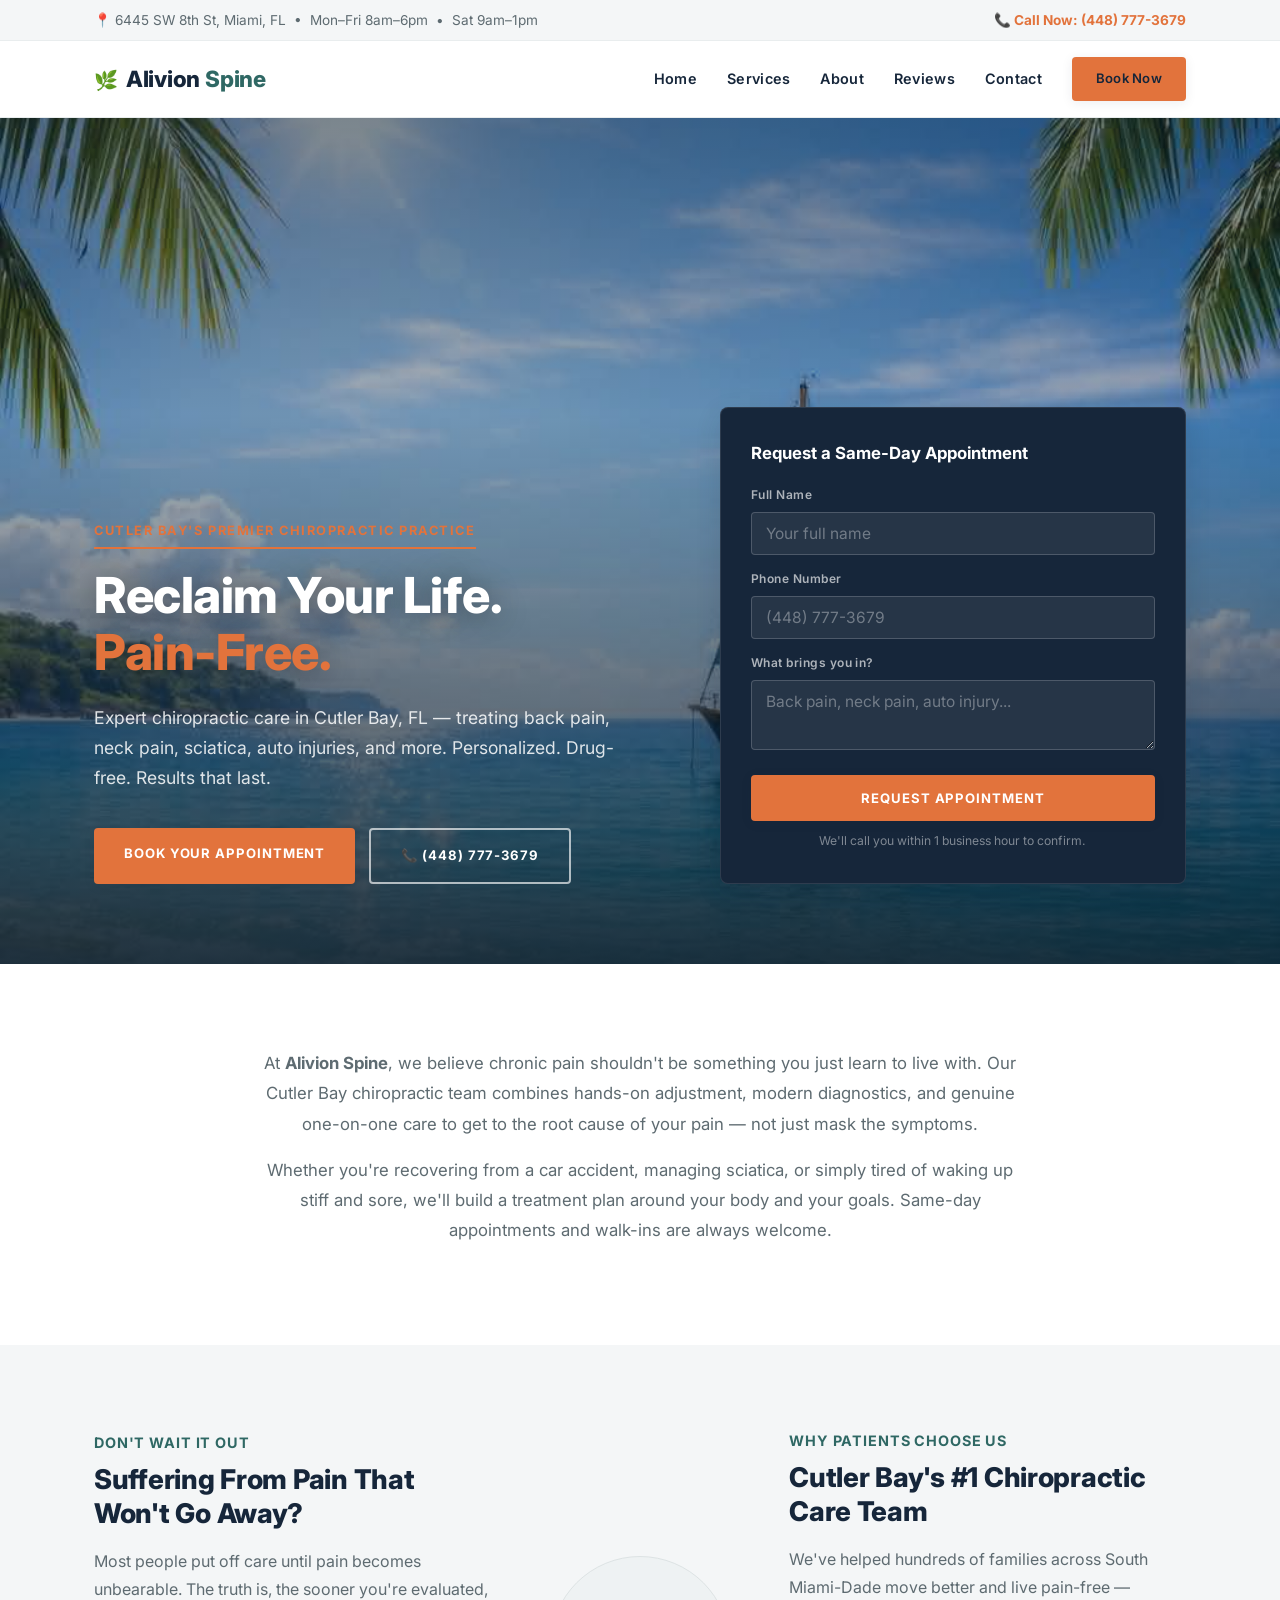
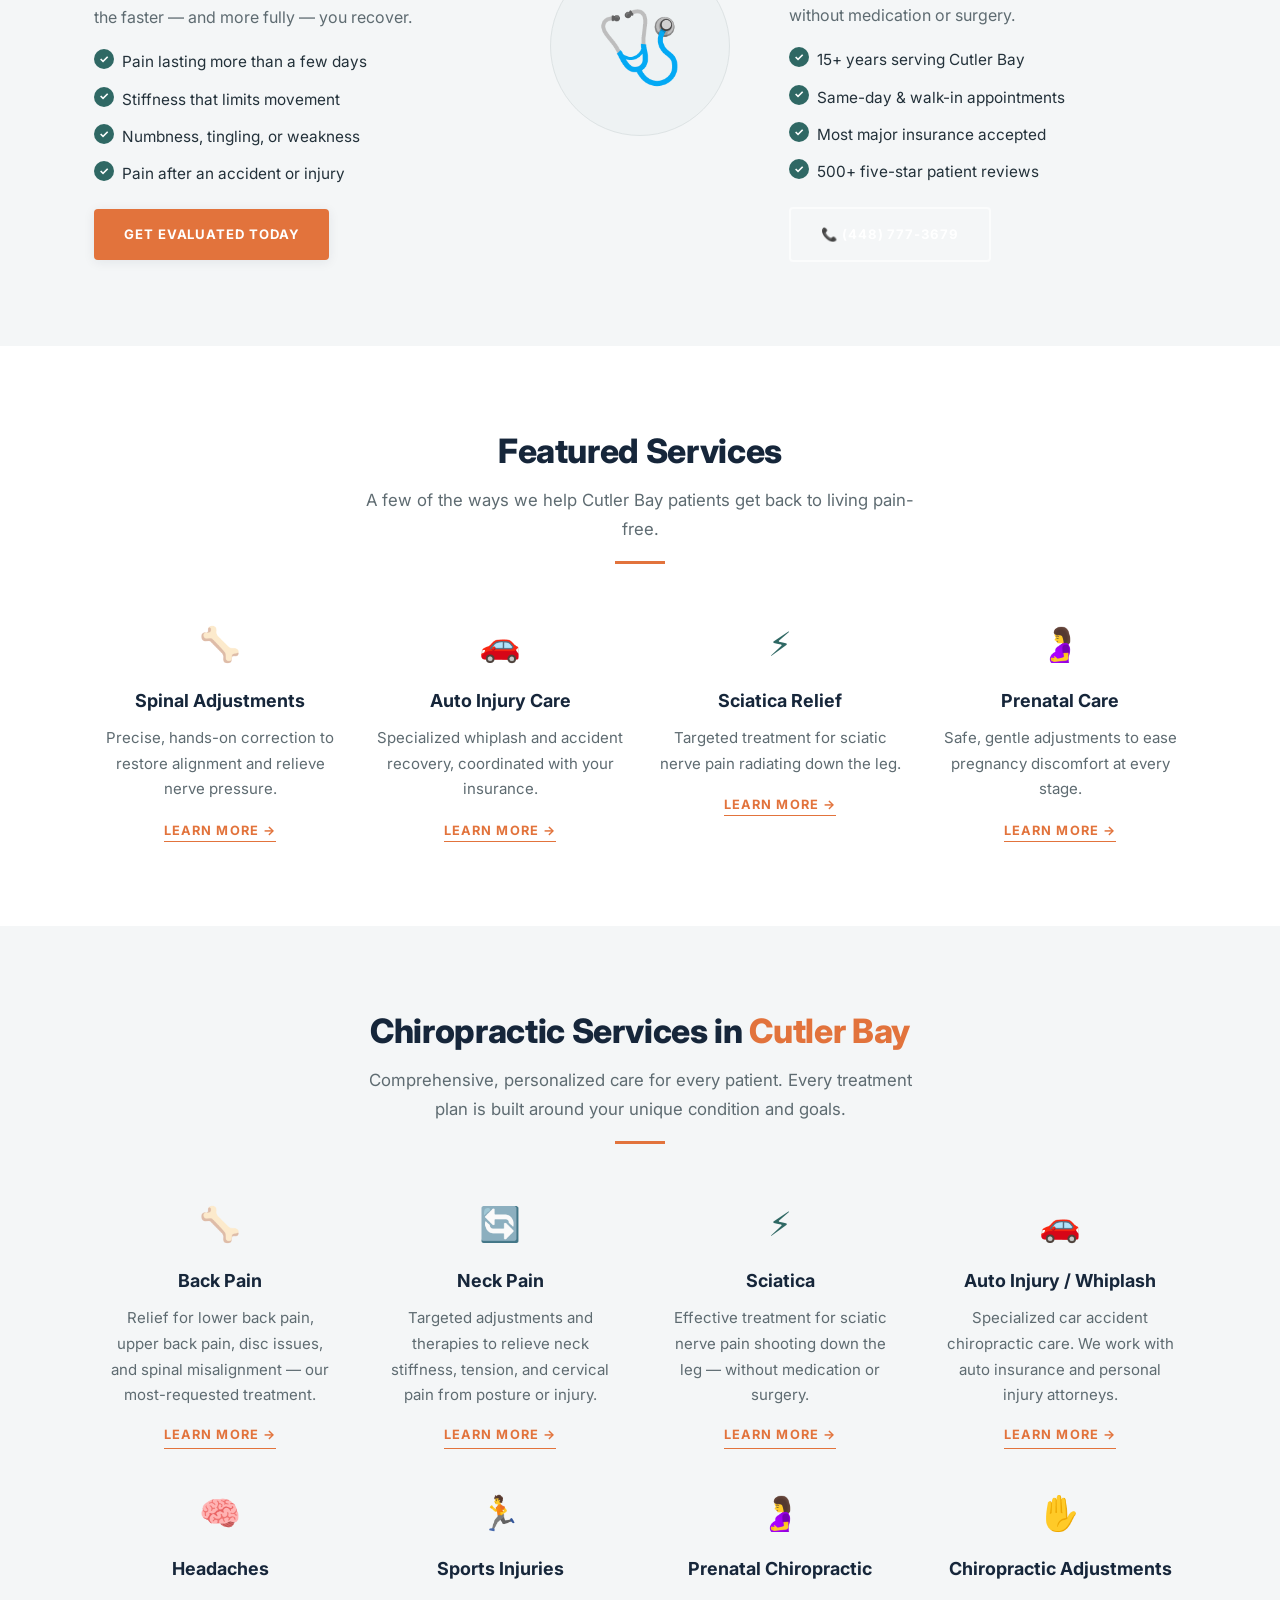
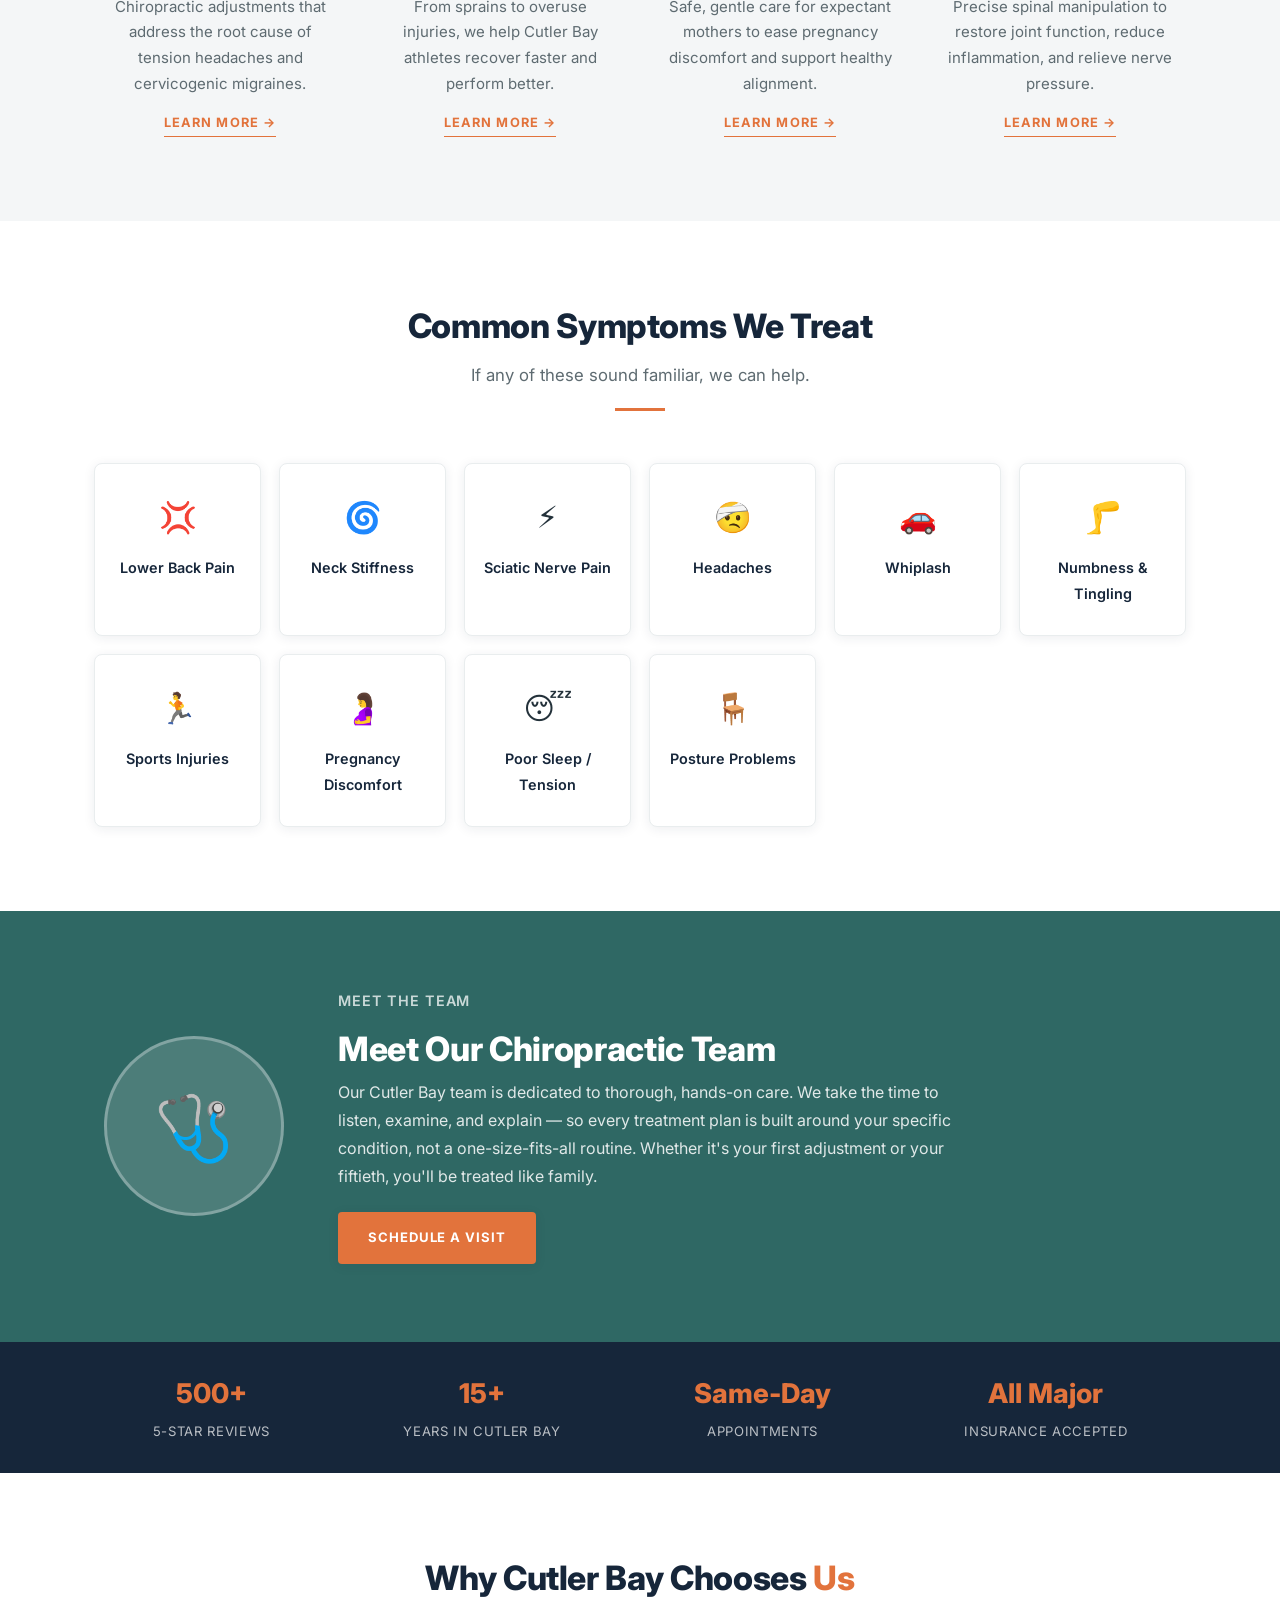
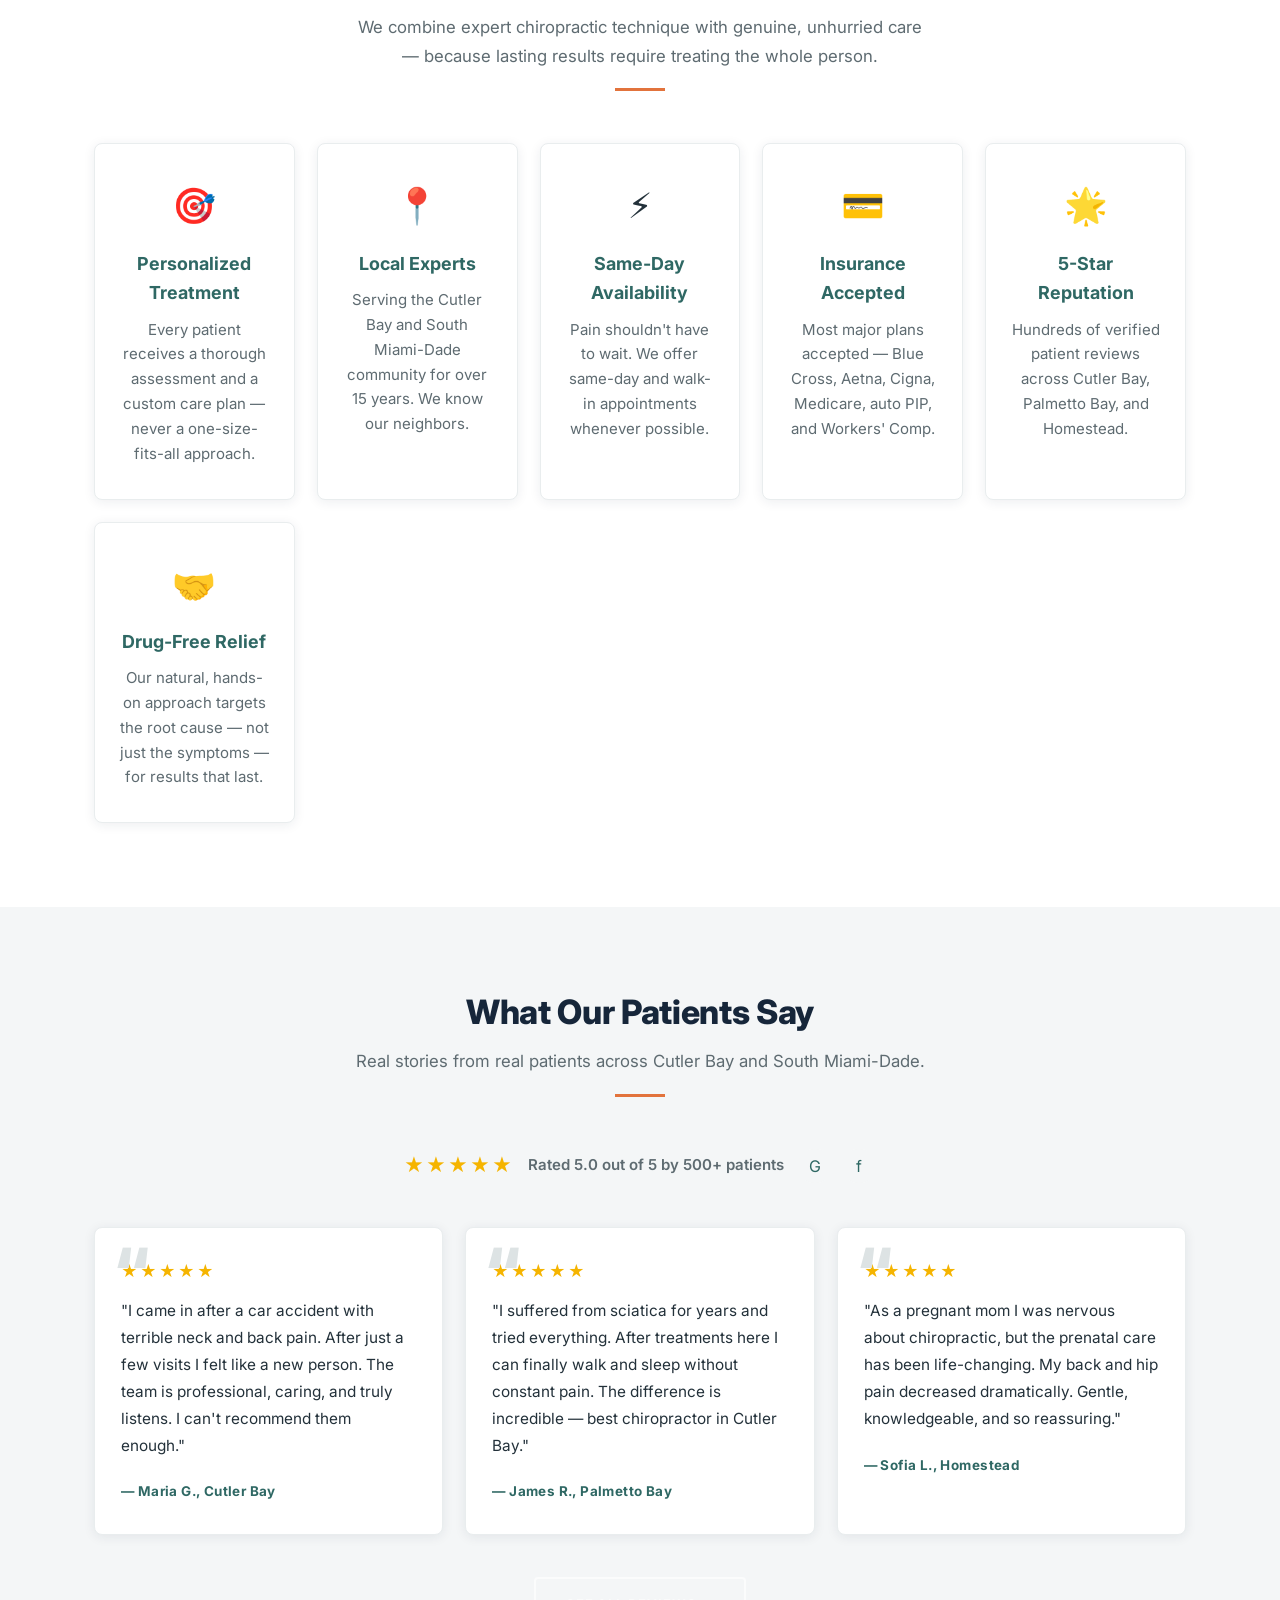
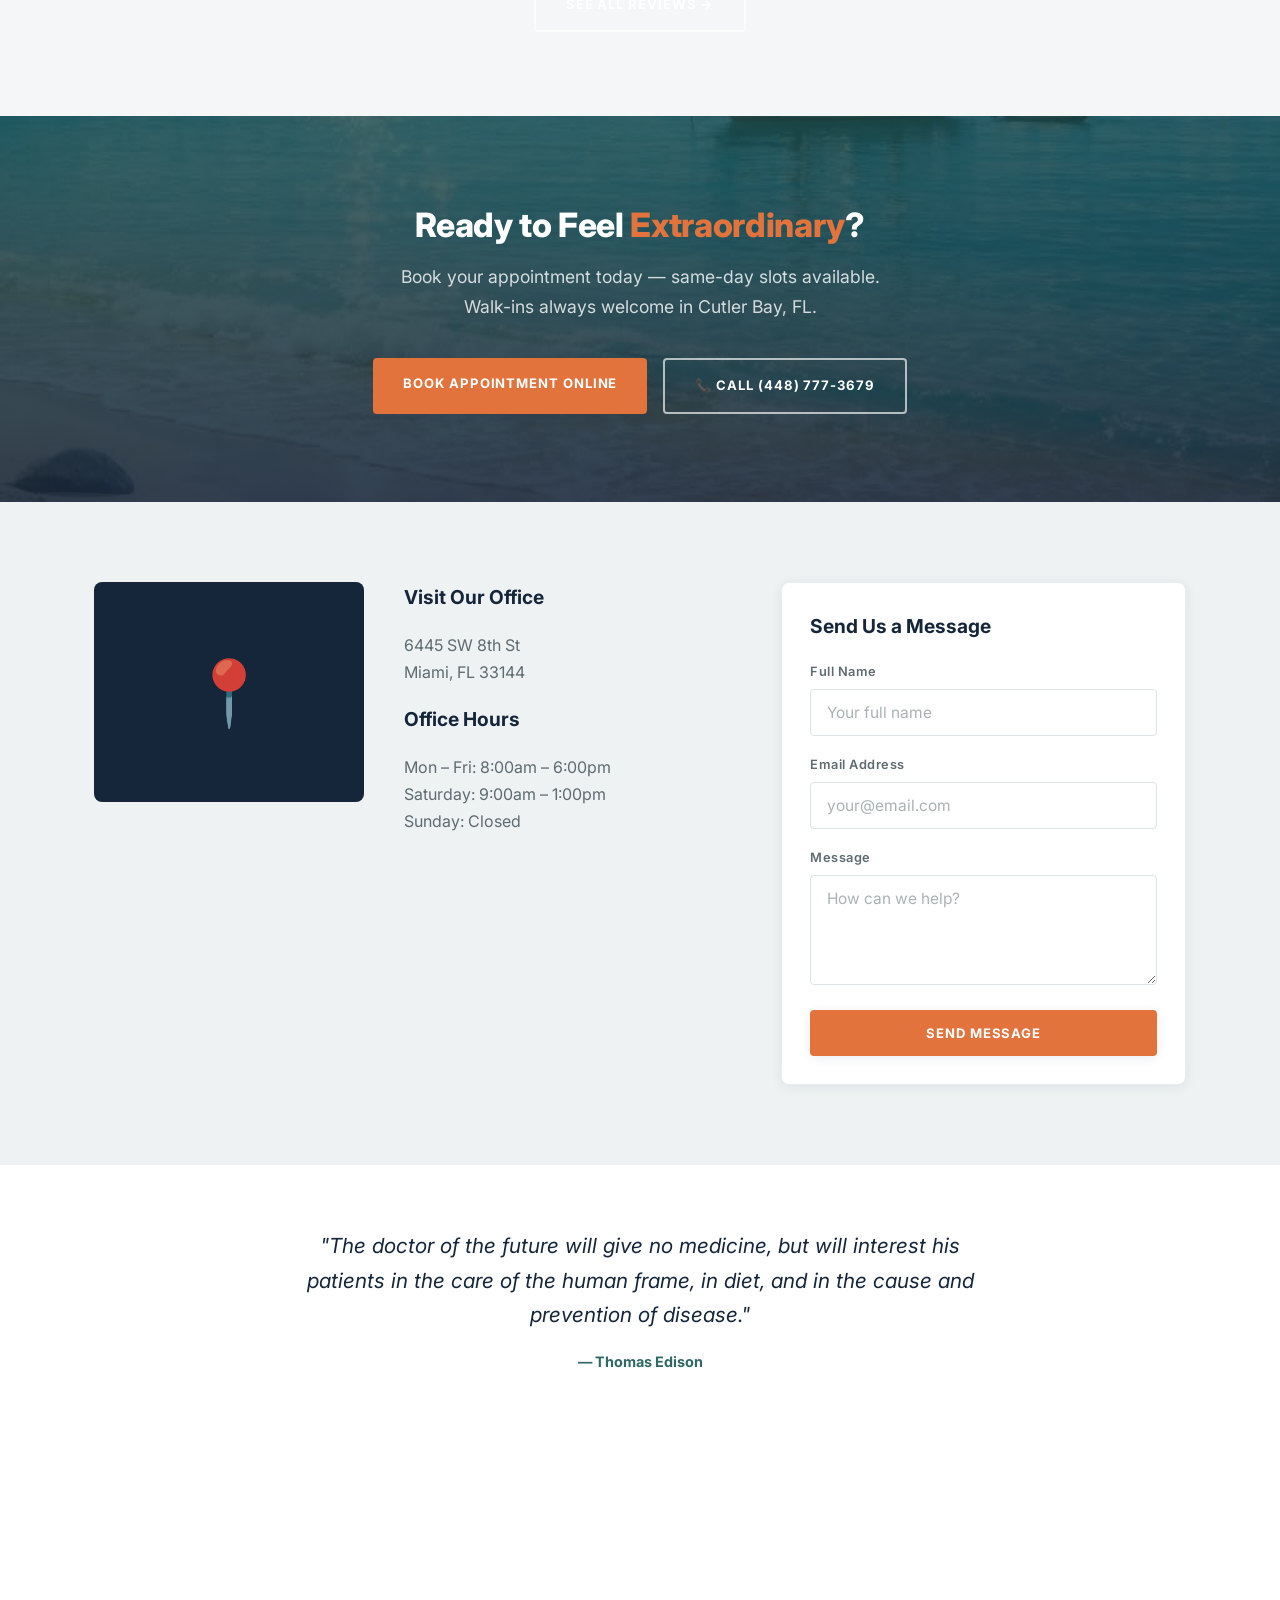
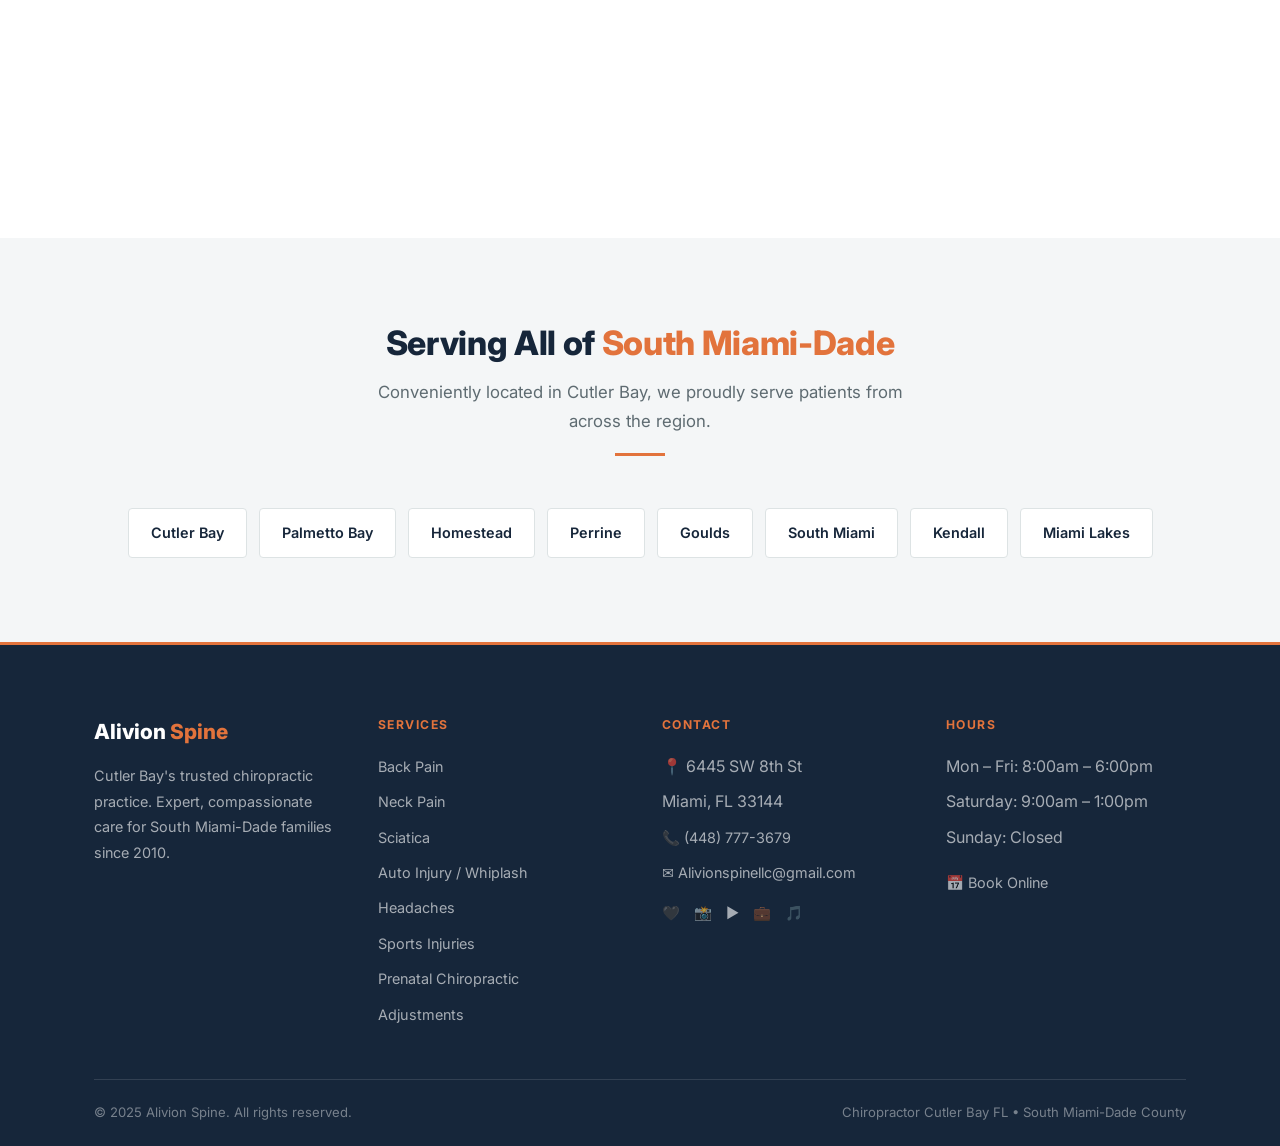
==== commit 447232fc: "Rebuild homepage with new structural layout inspired by reference site Restructures index.html with " ====
--- a/index.html
+++ b/index.html
@@ -75,17 +75,205 @@
             <a href="tel:+14487773679" class="btn btn--outline">&#128222; (448) 777-3679</a>
           </div>
         </div>
-        <div class="hero-card">
-          <h3>Conditions We Treat</h3>
-          <ul>
-            <li>Back Pain &amp; Sciatica</li>
-            <li>Neck Pain &amp; Whiplash</li>
-            <li>Auto Injury Rehabilitation</li>
-            <li>Sports &amp; Athletic Injuries</li>
-            <li>Headaches &amp; Migraines</li>
-            <li>Prenatal Chiropractic</li>
-            <li>Walk-Ins Welcome</li>
+        <div class="hero-form-card">
+          <h3>Request a Same-Day Appointment</h3>
+          <form action="contact.html" method="GET">
+            <div class="form-group">
+              <label for="hf-name">Full Name</label>
+              <input type="text" id="hf-name" name="name" placeholder="Your full name" required />
+            </div>
+            <div class="form-group">
+              <label for="hf-phone">Phone Number</label>
+              <input type="tel" id="hf-phone" name="phone" placeholder="(448) 777-3679" required />
+            </div>
+            <div class="form-group">
+              <label for="hf-message">What brings you in?</label>
+              <textarea id="hf-message" name="message" placeholder="Back pain, neck pain, auto injury..."></textarea>
+            </div>
+            <button type="submit" class="btn btn--primary">Request Appointment</button>
+            <p class="form-note">We'll call you within 1 business hour to confirm.</p>
+          </form>
+        </div>
+      </div>
+    </div>
+  </section>
+
+  <!-- INTRO -->
+  <section class="section">
+    <div class="container">
+      <div class="intro-text">
+        <p>At <strong>Alivion Spine</strong>, we believe chronic pain shouldn't be something you just learn to live with. Our Cutler Bay chiropractic team combines hands-on adjustment, modern diagnostics, and genuine one-on-one care to get to the root cause of your pain — not just mask the symptoms.</p>
+        <p>Whether you're recovering from a car accident, managing sciatica, or simply tired of waking up stiff and sore, we'll build a treatment plan around your body and your goals. Same-day appointments and walk-ins are always welcome.</p>
+      </div>
+    </div>
+  </section>
+
+  <!-- SUFFERING FROM / SPLIT SECTION -->
+  <section class="section section--alt">
+    <div class="container">
+      <div class="split-grid">
+        <div class="split-col">
+          <span class="tag-line">Don't Wait It Out</span>
+          <h2>Suffering From Pain That Won't Go Away?</h2>
+          <p>Most people put off care until pain becomes unbearable. The truth is, the sooner you're evaluated, the faster — and more fully — you recover.</p>
+          <ul class="checklist">
+            <li>Pain lasting more than a few days</li>
+            <li>Stiffness that limits movement</li>
+            <li>Numbness, tingling, or weakness</li>
+            <li>Pain after an accident or injury</li>
           </ul>
+          <a href="contact.html" class="btn btn--primary">Get Evaluated Today</a>
+        </div>
+        <div class="split-col" style="text-align:center;">
+          <div class="icon-badge-circle">🩺</div>
+        </div>
+        <div class="split-col">
+          <span class="tag-line">Why Patients Choose Us</span>
+          <h2>Cutler Bay's #1 Chiropractic Care Team</h2>
+          <p>We've helped hundreds of families across South Miami-Dade move better and live pain-free — without medication or surgery.</p>
+          <ul class="checklist">
+            <li>15+ years serving Cutler Bay</li>
+            <li>Same-day & walk-in appointments</li>
+            <li>Most major insurance accepted</li>
+            <li>500+ five-star patient reviews</li>
+          </ul>
+          <a href="tel:+14487773679" class="btn btn--outline">&#128222; (448) 777-3679</a>
+        </div>
+      </div>
+    </div>
+  </section>
+
+  <!-- FEATURED SERVICES ROW -->
+  <section class="section">
+    <div class="container">
+      <div class="section-header">
+        <h2>Featured Services</h2>
+        <p>A few of the ways we help Cutler Bay patients get back to living pain-free.</p>
+        <div class="accent-line"></div>
+      </div>
+      <div class="feature-row">
+        <div class="feature-item">
+          <div class="feature-icon">🦴</div>
+          <h3>Spinal Adjustments</h3>
+          <p>Precise, hands-on correction to restore alignment and relieve nerve pressure.</p>
+          <a href="services/chiropractic-adjustments.html" class="learn-more">Learn More &rarr;</a>
+        </div>
+        <div class="feature-item">
+          <div class="feature-icon">🚗</div>
+          <h3>Auto Injury Care</h3>
+          <p>Specialized whiplash and accident recovery, coordinated with your insurance.</p>
+          <a href="services/auto-injury.html" class="learn-more">Learn More &rarr;</a>
+        </div>
+        <div class="feature-item">
+          <div class="feature-icon">⚡</div>
+          <h3>Sciatica Relief</h3>
+          <p>Targeted treatment for sciatic nerve pain radiating down the leg.</p>
+          <a href="services/sciatica.html" class="learn-more">Learn More &rarr;</a>
+        </div>
+        <div class="feature-item">
+          <div class="feature-icon">🤰</div>
+          <h3>Prenatal Care</h3>
+          <p>Safe, gentle adjustments to ease pregnancy discomfort at every stage.</p>
+          <a href="services/prenatal-chiropractic.html" class="learn-more">Learn More &rarr;</a>
+        </div>
+      </div>
+    </div>
+  </section>
+
+  <!-- SERVICES GRID -->
+  <section class="section section--alt" id="services">
+    <div class="container">
+      <div class="section-header">
+        <h2>Chiropractic Services in <em>Cutler Bay</em></h2>
+        <p>Comprehensive, personalized care for every patient. Every treatment plan is built around your unique condition and goals.</p>
+        <div class="accent-line"></div>
+      </div>
+      <div class="services-grid">
+        <div class="service-card">
+          <div class="service-icon">🦴</div>
+          <h3>Back Pain</h3>
+          <p>Relief for lower back pain, upper back pain, disc issues, and spinal misalignment — our most-requested treatment.</p>
+          <a href="services/back-pain.html" class="learn-more">Learn More &rarr;</a>
+        </div>
+        <div class="service-card">
+          <div class="service-icon">🔄</div>
+          <h3>Neck Pain</h3>
+          <p>Targeted adjustments and therapies to relieve neck stiffness, tension, and cervical pain from posture or injury.</p>
+          <a href="services/neck-pain.html" class="learn-more">Learn More &rarr;</a>
+        </div>
+        <div class="service-card">
+          <div class="service-icon">⚡</div>
+          <h3>Sciatica</h3>
+          <p>Effective treatment for sciatic nerve pain shooting down the leg — without medication or surgery.</p>
+          <a href="services/sciatica.html" class="learn-more">Learn More &rarr;</a>
+        </div>
+        <div class="service-card">
+          <div class="service-icon">🚗</div>
+          <h3>Auto Injury / Whiplash</h3>
+          <p>Specialized car accident chiropractic care. We work with auto insurance and personal injury attorneys.</p>
+          <a href="services/auto-injury.html" class="learn-more">Learn More &rarr;</a>
+        </div>
+        <div class="service-card">
+          <div class="service-icon">🧠</div>
+          <h3>Headaches</h3>
+          <p>Chiropractic adjustments that address the root cause of tension headaches and cervicogenic migraines.</p>
+          <a href="services/headaches.html" class="learn-more">Learn More &rarr;</a>
+        </div>
+        <div class="service-card">
+          <div class="service-icon">🏃</div>
+          <h3>Sports Injuries</h3>
+          <p>From sprains to overuse injuries, we help Cutler Bay athletes recover faster and perform better.</p>
+          <a href="services/sports-injuries.html" class="learn-more">Learn More &rarr;</a>
+        </div>
+        <div class="service-card">
+          <div class="service-icon">🤰</div>
+          <h3>Prenatal Chiropractic</h3>
+          <p>Safe, gentle care for expectant mothers to ease pregnancy discomfort and support healthy alignment.</p>
+          <a href="services/prenatal-chiropractic.html" class="learn-more">Learn More &rarr;</a>
+        </div>
+        <div class="service-card">
+          <div class="service-icon">✋</div>
+          <h3>Chiropractic Adjustments</h3>
+          <p>Precise spinal manipulation to restore joint function, reduce inflammation, and relieve nerve pressure.</p>
+          <a href="services/chiropractic-adjustments.html" class="learn-more">Learn More &rarr;</a>
+        </div>
+      </div>
+    </div>
+  </section>
+
+  <!-- SYMPTOMS GRID -->
+  <section class="section">
+    <div class="container">
+      <div class="section-header">
+        <h2>Common Symptoms We Treat</h2>
+        <p>If any of these sound familiar, we can help.</p>
+        <div class="accent-line"></div>
+      </div>
+      <div class="symptoms-grid">
+        <div class="symptom-tile"><div class="symptom-icon">💢</div><span>Lower Back Pain</span></div>
+        <div class="symptom-tile"><div class="symptom-icon">🌀</div><span>Neck Stiffness</span></div>
+        <div class="symptom-tile"><div class="symptom-icon">⚡</div><span>Sciatic Nerve Pain</span></div>
+        <div class="symptom-tile"><div class="symptom-icon">🤕</div><span>Headaches</span></div>
+        <div class="symptom-tile"><div class="symptom-icon">🚗</div><span>Whiplash</span></div>
+        <div class="symptom-tile"><div class="symptom-icon">🦵</div><span>Numbness &amp; Tingling</span></div>
+        <div class="symptom-tile"><div class="symptom-icon">🏃</div><span>Sports Injuries</span></div>
+        <div class="symptom-tile"><div class="symptom-icon">🤰</div><span>Pregnancy Discomfort</span></div>
+        <div class="symptom-tile"><div class="symptom-icon">😴</div><span>Poor Sleep / Tension</span></div>
+        <div class="symptom-tile"><div class="symptom-icon">🪑</div><span>Posture Problems</span></div>
+      </div>
+    </div>
+  </section>
+
+  <!-- MEET OUR TEAM -->
+  <section class="team-band">
+    <div class="container">
+      <div class="team-grid">
+        <div class="team-avatar">🩺</div>
+        <div>
+          <span class="team-role">Meet The Team</span>
+          <h2>Meet Our Chiropractic Team</h2>
+          <p>Our Cutler Bay team is dedicated to thorough, hands-on care. We take the time to listen, examine, and explain — so every treatment plan is built around your specific condition, not a one-size-fits-all routine. Whether it's your first adjustment or your fiftieth, you'll be treated like family.</p>
+          <a href="contact.html" class="btn btn--primary">Schedule a Visit</a>
         </div>
       </div>
     </div>
@@ -101,69 +289,8 @@
     </div>
   </div>
 
-  <!-- SERVICES -->
-  <section class="section" id="services">
-    <div class="container">
-      <div class="section-header">
-        <h2>Chiropractic Services in <em>Cutler Bay</em></h2>
-        <p>Comprehensive, personalized care for every patient. Every treatment plan is built around your unique condition and goals.</p>
-        <div class="accent-line"></div>
-      </div>
-      <div class="services-grid">
-        <div class="service-card">
-          <div class="service-icon">🦴</div>
-          <h3>Back Pain</h3>
-          <p>Relief for lower back pain, upper back pain, disc issues, and spinal misalignment — our most-requested treatment.</p>
-          <a href="services/back-pain.html" class="learn-more">Learn More &rarr;</a>
-        </div>
-        <div class="service-card">
-          <div class="service-icon">🔄</div>
-          <h3>Neck Pain</h3>
-          <p>Targeted adjustments and therapies to relieve neck stiffness, tension, and cervical pain from posture or injury.</p>
-          <a href="services/neck-pain.html" class="learn-more">Learn More &rarr;</a>
-        </div>
-        <div class="service-card">
-          <div class="service-icon">⚡</div>
-          <h3>Sciatica</h3>
-          <p>Effective treatment for sciatic nerve pain shooting down the leg — without medication or surgery.</p>
-          <a href="services/sciatica.html" class="learn-more">Learn More &rarr;</a>
-        </div>
-        <div class="service-card">
-          <div class="service-icon">🚗</div>
-          <h3>Auto Injury / Whiplash</h3>
-          <p>Specialized car accident chiropractic care. We work with auto insurance and personal injury attorneys.</p>
-          <a href="services/auto-injury.html" class="learn-more">Learn More &rarr;</a>
-        </div>
-        <div class="service-card">
-          <div class="service-icon">🧠</div>
-          <h3>Headaches</h3>
-          <p>Chiropractic adjustments that address the root cause of tension headaches and cervicogenic migraines.</p>
-          <a href="services/headaches.html" class="learn-more">Learn More &rarr;</a>
-        </div>
-        <div class="service-card">
-          <div class="service-icon">🏃</div>
-          <h3>Sports Injuries</h3>
-          <p>From sprains to overuse injuries, we help Cutler Bay athletes recover faster and perform better.</p>
-          <a href="services/sports-injuries.html" class="learn-more">Learn More &rarr;</a>
-        </div>
-        <div class="service-card">
-          <div class="service-icon">🤰</div>
-          <h3>Prenatal Chiropractic</h3>
-          <p>Safe, gentle care for expectant mothers to ease pregnancy discomfort and support healthy alignment.</p>
-          <a href="services/prenatal-chiropractic.html" class="learn-more">Learn More &rarr;</a>
-        </div>
-        <div class="service-card">
-          <div class="service-icon">✋</div>
-          <h3>Chiropractic Adjustments</h3>
-          <p>Precise spinal manipulation to restore joint function, reduce inflammation, and relieve nerve pressure.</p>
-          <a href="services/chiropractic-adjustments.html" class="learn-more">Learn More &rarr;</a>
-        </div>
-      </div>
-    </div>
-  </section>
-
   <!-- WHY CHOOSE US -->
-  <section class="section section--alt" id="about">
+  <section class="section" id="about">
     <div class="container">
       <div class="section-header">
         <h2>Why Cutler Bay Chooses <em>Us</em></h2>
@@ -206,12 +333,20 @@
   </section>
 
   <!-- REVIEWS -->
-  <section class="section" id="reviews">
+  <section class="section section--alt" id="reviews">
     <div class="container">
       <div class="section-header">
         <h2>What Our Patients Say</h2>
         <p>Real stories from real patients across Cutler Bay and South Miami-Dade.</p>
         <div class="accent-line"></div>
+      </div>
+      <div class="testimonial-badge">
+        <div class="stars">&#9733;&#9733;&#9733;&#9733;&#9733;</div>
+        <span>Rated 5.0 out of 5 by 500+ patients</span>
+        <div class="platform-links">
+          <a href="https://www.google.com/maps" title="Google Reviews">G</a>
+          <a href="https://www.facebook.com" title="Facebook Reviews">f</a>
+        </div>
       </div>
       <div class="reviews-grid">
         <div class="review-card">
@@ -246,6 +381,53 @@
         <a href="tel:+14487773679" class="btn btn--outline">&#128222; Call (448) 777-3679</a>
       </div>
     </div>
+  </section>
+
+  <!-- QUICK CONTACT BAND -->
+  <section class="quick-contact-band">
+    <div class="container">
+      <div class="quick-contact-grid">
+        <div>
+          <div class="quick-contact-icon">📍</div>
+        </div>
+        <div>
+          <h3>Visit Our Office</h3>
+          <p style="color:var(--muted); margin-bottom:18px; line-height:1.7;">6445 SW 8th St<br>Miami, FL 33144</p>
+          <h3>Office Hours</h3>
+          <p style="color:var(--muted); line-height:1.7;">Mon – Fri: 8:00am – 6:00pm<br>Saturday: 9:00am – 1:00pm<br>Sunday: Closed</p>
+        </div>
+        <div class="quick-contact-form">
+          <h3>Send Us a Message</h3>
+          <form action="contact.html" method="GET">
+            <div class="form-group">
+              <label for="qc-name">Full Name</label>
+              <input type="text" id="qc-name" name="name" placeholder="Your full name" required />
+            </div>
+            <div class="form-group">
+              <label for="qc-email">Email Address</label>
+              <input type="email" id="qc-email" name="email" placeholder="your@email.com" required />
+            </div>
+            <div class="form-group">
+              <label for="qc-message">Message</label>
+              <textarea id="qc-message" name="message" placeholder="How can we help?"></textarea>
+            </div>
+            <button type="submit" class="btn btn--primary" style="width:100%;">Send Message</button>
+          </form>
+        </div>
+      </div>
+    </div>
+  </section>
+
+  <!-- QUOTE -->
+  <section class="quote-section">
+    <div class="container">
+      <p class="quote-block">"The doctor of the future will give no medicine, but will interest his patients in the care of the human frame, in diet, and in the cause and prevention of disease."<span class="quote-cite">— Thomas Edison</span></p>
+    </div>
+  </section>
+
+  <!-- MAP -->
+  <section>
+    <iframe class="map-embed" src="https://maps.google.com/maps?q=6445+SW+8th+St,+Miami,+FL+33144&output=embed" loading="lazy" referrerpolicy="no-referrer-when-downgrade" title="Alivion Spine location map"></iframe>
   </section>
 
   <!-- AREA SERVED -->
@@ -275,7 +457,7 @@
       <div class="footer-grid">
         <div class="footer-col">
           <span class="logo-footer">Alivion <span>Spine</span></span>
-          <p>Cutler Bay's trusted chiropractic practice. Expert, compassionate care for South Miami-Dade families since [year].</p>
+          <p>Cutler Bay's trusted chiropractic practice. Expert, compassionate care for South Miami-Dade families since 2010.</p>
         </div>
         <div class="footer-col">
           <h4>Services</h4>
--- a/css/style.css
+++ b/css/style.css
@@ -1,32 +1,31 @@
 /* ===== FONTS ===== */
-@import url('https://fonts.googleapis.com/css2?family=Playfair+Display:ital,wght@0,400;0,600;0,700;1,400&family=Inter:wght@400;500;600;700;800&display=swap');
+@import url('https://fonts.googleapis.com/css2?family=Inter:wght@400;500;600;700;800&display=swap');
 
 /* ===== RESET & BASE ===== */
 *, *::before, *::after { box-sizing: border-box; margin: 0; padding: 0; }
 
 :root {
-  --deep:        #060d14;
-  --navy:        #0b1822;
-  --navy-2:      #0f2030;
-  --coral:       #e87020;
-  --coral-2:     #f59828;
-  --coral-light: #f5c040;
-  --coral-glow:  rgba(232,112,32,.30);
-  --teal:        #28b8cc;
-  --teal-2:      #18a0b4;
-  --teal-glow:   rgba(40,184,204,.25);
-  --sand:        #d4b890;
-  --white:       #ffffff;
-  --text:        rgba(255,255,255,.92);
-  --muted:       rgba(255,255,255,.55);
-  --border:      rgba(255,255,255,.10);
-  --border-coral:rgba(232,112,32,.28);
-  --glass:       rgba(255,255,255,.055);
-  --glass-warm:  rgba(232,112,32,.07);
-  --glass-2:     rgba(255,255,255,.10);
-  --radius:      10px;
-  --shadow:      0 12px 48px rgba(0,0,0,.60);
-  --transition:  .25s ease;
+  --teal:         #2f6864;
+  --teal-dark:    #1f4a47;
+  --teal-light:   #4a8f88;
+  --orange:       #e2733c;
+  --orange-dark:  #c75f2c;
+  --navy:         #16263a;
+  --navy-2:       #1e3349;
+  --bg:           #ffffff;
+  --bg-alt:       #f4f6f7;
+  --bg-alt-2:     #eef2f3;
+  --bg-card:      #ffffff;
+  --text:         #23313a;
+  --muted:        #5e6b71;
+  --border:       #dde3e4;
+  --border-light: #e9edee;
+  --gold:         #f5b400;
+  --shadow-card:  0 2px 12px rgba(22,38,58,.08);
+  --shadow-hover: 0 8px 26px rgba(22,38,58,.14);
+  --radius:       8px;
+  --radius-sm:    4px;
+  --transition:   .2s ease;
 }
 
 html { scroll-behavior: smooth; }
@@ -34,82 +33,96 @@
 body {
   font-family: 'Inter', system-ui, sans-serif;
   color: var(--text);
-  background: var(--deep);
+  background: var(--bg);
   line-height: 1.65;
   font-size: 16px;
 }
 
 img { max-width: 100%; display: block; }
-a  { color: var(--coral-2); text-decoration: none; }
-a:hover { color: var(--white); }
-
-.container { max-width: 1100px; margin: 0 auto; padding: 0 24px; }
-.section   { padding: 88px 0; }
-.section--alt { background: var(--navy); }
-
-h1, h2 { font-family: 'Playfair Display', Georgia, serif; }
-h1 { font-size: clamp(2rem, 5vw, 3.4rem); line-height: 1.15; }
-h2 { font-size: clamp(1.6rem, 3.5vw, 2.4rem); line-height: 1.25; }
-h3 { font-size: 1.15rem; font-family: 'Inter', sans-serif; font-weight: 700; }
+a  { color: var(--teal); text-decoration: none; }
+a:hover { color: var(--orange); }
+
+.container { max-width: 1140px; margin: 0 auto; padding: 0 24px; }
+.section   { padding: 84px 0; background: var(--bg); }
+.section--alt { background: var(--bg-alt); }
+
+h1, h2 {
+  font-family: 'Inter', system-ui, sans-serif;
+  font-weight: 800;
+  letter-spacing: -.01em;
+}
+h1 { font-size: clamp(2rem, 5vw, 3.1rem); line-height: 1.15; }
+h2 { font-size: clamp(1.5rem, 3.2vw, 2.1rem); line-height: 1.25; }
+h3 { font-size: 1.12rem; font-weight: 700; }
 
 /* ===== BUTTONS ===== */
 .btn {
   display: inline-block;
-  padding: 15px 32px;
-  border-radius: 4px;
+  padding: 15px 30px;
+  border-radius: var(--radius-sm);
   font-weight: 700;
-  font-size: .95rem;
+  font-size: .82rem;
   font-family: 'Inter', sans-serif;
   transition: all var(--transition);
   cursor: pointer;
   border: none;
   text-align: center;
-  letter-spacing: .06em;
+  letter-spacing: .07em;
   text-transform: uppercase;
 }
 .btn--primary {
-  background: linear-gradient(135deg, var(--coral) 0%, var(--coral-2) 100%);
-  color: #fff;
-  box-shadow: 0 4px 24px var(--coral-glow);
+  background: var(--orange);
+  color: #fff;
+  box-shadow: var(--shadow-card);
 }
 .btn--primary:hover {
-  background: linear-gradient(135deg, var(--coral-2) 0%, var(--coral-light) 100%);
+  background: var(--orange-dark);
   color: #fff;
   transform: translateY(-2px);
-  box-shadow: 0 8px 36px var(--coral-glow);
+  box-shadow: var(--shadow-hover);
 }
 .btn--outline {
   background: transparent;
-  color: var(--white);
-  border: 2px solid rgba(255,255,255,.55);
+  color: #fff;
+  border: 2px solid rgba(255,255,255,.65);
 }
 .btn--outline:hover {
-  border-color: var(--coral-2);
-  color: var(--coral-2);
+  border-color: #fff;
+  background: rgba(255,255,255,.12);
   transform: translateY(-2px);
 }
+.btn--outline-blue {
+  background: transparent;
+  color: var(--teal);
+  border: 2px solid var(--teal);
+}
+.btn--outline-blue:hover {
+  background: var(--teal);
+  color: #fff;
+  transform: translateY(-2px);
+}
 .btn--teal {
-  background: var(--teal);
-  color: var(--white);
+  background: var(--navy);
+  color: #fff;
 }
 .btn--teal:hover {
-  background: var(--teal-2);
+  background: var(--navy-2);
   transform: translateY(-2px);
-  box-shadow: 0 6px 28px var(--teal-glow);
+  box-shadow: var(--shadow-hover);
 }
 .btn--blue {
-  background: linear-gradient(135deg, var(--coral) 0%, var(--coral-2) 100%);
+  background: var(--navy);
   color: #fff;
 }
 .btn--blue:hover {
-  background: linear-gradient(135deg, var(--coral-2) 0%, var(--coral-light) 100%);
+  background: var(--navy-2);
   transform: translateY(-2px);
 }
 
 /* ===== TOP BAR ===== */
 .topbar {
-  background: rgba(6,13,20,.97);
-  border-bottom: 1px solid rgba(232,112,32,.18);
+  background: var(--bg-alt);
+  border-bottom: 1px solid var(--border-light);
   color: var(--muted);
   padding: 9px 0;
   font-size: .85rem;
@@ -121,15 +134,13 @@
   flex-wrap: wrap;
   gap: 6px;
 }
-.topbar a { color: var(--coral-2); font-weight: 600; }
-.topbar a:hover { color: var(--white); }
+.topbar a { color: var(--orange); font-weight: 700; }
+.topbar a:hover { color: var(--orange-dark); }
 
 /* ===== HEADER / NAV ===== */
 .header {
-  background: rgba(6,13,20,.90);
-  backdrop-filter: blur(18px);
-  -webkit-backdrop-filter: blur(18px);
-  border-bottom: 1px solid rgba(232,112,32,.12);
+  background: #fff;
+  border-bottom: 1px solid var(--border-light);
   position: sticky;
   top: 0;
   z-index: 100;
@@ -142,25 +153,30 @@
   padding-bottom: 16px;
 }
 .logo {
-  font-family: 'Playfair Display', Georgia, serif;
-  font-size: 1.45rem;
-  font-weight: 700;
-  color: var(--white);
+  font-family: 'Inter', sans-serif;
+  font-size: 1.4rem;
+  font-weight: 800;
+  color: var(--navy);
   line-height: 1.2;
+  letter-spacing: -.01em;
+}
+.logo::before {
+  content: '🌿';
+  margin-right: 8px;
+  font-size: 1.2rem;
+}
+.logo span { color: var(--teal); }
+
+.nav { display: flex; align-items: center; gap: 30px; }
+.nav a {
+  color: var(--navy);
+  font-weight: 600;
+  font-size: .9rem;
+  transition: color var(--transition);
   letter-spacing: .02em;
-}
-.logo span { color: var(--coral-2); }
-
-.nav { display: flex; align-items: center; gap: 28px; }
-.nav a {
-  color: var(--muted);
-  font-weight: 600;
-  font-size: .88rem;
-  transition: color var(--transition);
-  letter-spacing: .06em;
-  text-transform: uppercase;
-}
-.nav a:hover { color: var(--coral-2); }
+  text-transform: none;
+}
+.nav a:hover { color: var(--orange); }
 
 .nav-toggle {
   display: none;
@@ -175,39 +191,33 @@
   display: block;
   width: 24px;
   height: 2px;
-  background: var(--coral-2);
+  background: var(--navy);
   border-radius: 2px;
 }
 
 /* ===== HERO ===== */
 .hero {
   position: relative;
-  min-height: 96vh;
+  min-height: 94vh;
   display: flex;
   flex-direction: column;
   justify-content: flex-end;
   overflow: hidden;
-  background-color: #0e1c28;
-  background-image: url('../miami-hero.jpg');
+  background-color: #0e2230;
+  background-image: url('../miami-hero.jpg.jpg');
   background-size: cover;
   background-position: center 40%;
 }
 
-/* Cinematic overlay — tuned for bright beach photo */
 .hero-overlay {
   position: absolute;
   inset: 0;
-  background:
-    linear-gradient(180deg,
-      rgba(6,13,20,.45) 0%,
-      rgba(6,13,20,.15) 30%,
-      rgba(6,13,20,.50) 65%,
-      rgba(6,13,20,.94) 100%
-    ),
-    linear-gradient(100deg,
-      rgba(6,13,20,.60) 0%,
-      transparent 55%
-    );
+  background: linear-gradient(180deg,
+    rgba(14,34,48,.55) 0%,
+    rgba(14,34,48,.35) 35%,
+    rgba(14,34,48,.62) 70%,
+    rgba(14,34,48,.92) 100%
+  );
   pointer-events: none;
 }
 
@@ -219,38 +229,28 @@
 .hero-main .container {
   display: grid;
   grid-template-columns: 1.1fr .9fr;
-  gap: 64px;
+  gap: 56px;
   align-items: flex-end;
 }
 
 .hero-badge {
-  display: inline-flex;
-  align-items: center;
-  gap: 10px;
-  background: rgba(232,112,32,.15);
-  border: 1px solid rgba(232,112,32,.38);
-  color: var(--coral-2);
-  font-size: .75rem;
+  display: inline-block;
+  color: var(--orange);
+  font-size: .8rem;
   font-weight: 700;
-  padding: 7px 18px;
-  border-radius: 2px;
   text-transform: uppercase;
-  letter-spacing: .14em;
-  margin-bottom: 22px;
-}
-.hero-badge::before {
-  content: '';
-  width: 6px; height: 6px;
-  border-radius: 50%;
-  background: var(--coral-2);
-  box-shadow: 0 0 8px var(--coral-2);
-}
-
-.hero h1 { color: var(--white); margin-bottom: 22px; text-shadow: 0 2px 40px rgba(0,0,0,.6); }
-.hero h1 em { font-style: italic; color: var(--coral-2); }
+  letter-spacing: .12em;
+  margin-bottom: 18px;
+  border-bottom: 2px solid var(--orange);
+  padding-bottom: 6px;
+}
+.hero-badge::before { content: none; }
+
+.hero h1 { color: #fff; margin-bottom: 22px; text-shadow: 0 2px 30px rgba(0,0,0,.4); }
+.hero h1 em { font-style: normal; color: var(--orange); }
 .hero-sub {
   font-size: 1.1rem;
-  color: rgba(255,255,255,.75);
+  color: rgba(255,255,255,.85);
   margin-bottom: 36px;
   max-width: 520px;
   line-height: 1.7;
@@ -258,27 +258,25 @@
 .hero-btns { display: flex; gap: 14px; flex-wrap: wrap; }
 
 .hero-card {
-  background: rgba(6,13,20,.58);
-  border: 1px solid rgba(232,112,32,.22);
-  border-radius: 8px;
+  background: var(--navy);
+  border: 1px solid rgba(255,255,255,.10);
+  border-radius: var(--radius);
   padding: 36px 32px;
-  backdrop-filter: blur(14px);
-  -webkit-backdrop-filter: blur(14px);
-  box-shadow: 0 0 60px rgba(0,0,0,.4), inset 0 1px 0 rgba(255,255,255,.06);
+  box-shadow: var(--shadow-hover);
 }
 .hero-card h3 {
-  color: var(--coral-2);
+  color: var(--orange);
   margin-bottom: 20px;
   font-size: .8rem;
   font-family: 'Inter', sans-serif;
   text-transform: uppercase;
-  letter-spacing: .14em;
+  letter-spacing: .12em;
   padding-bottom: 14px;
-  border-bottom: 1px solid rgba(232,112,32,.18);
+  border-bottom: 1px solid rgba(255,255,255,.14);
 }
 .hero-card ul { list-style: none; display: flex; flex-direction: column; gap: 11px; }
 .hero-card li {
-  color: rgba(255,255,255,.88);
+  color: rgba(255,255,255,.90);
   padding-left: 20px;
   position: relative;
   font-size: .97rem;
@@ -287,17 +285,17 @@
   content: '—';
   position: absolute;
   left: 0;
-  color: var(--coral-2);
+  color: var(--orange);
   font-size: .8rem;
   top: 3px;
 }
 
 /* ===== TRUST BAR ===== */
 .trust-bar {
-  background: linear-gradient(90deg, #0a1620 0%, #121f2e 50%, #0a1620 100%);
-  border-top: 1px solid rgba(232,112,32,.18);
-  border-bottom: 1px solid rgba(232,112,32,.18);
-  padding: 26px 0;
+  background: var(--navy);
+  border-top: none;
+  border-bottom: none;
+  padding: 30px 0;
 }
 .trust-bar .container {
   display: flex;
@@ -310,67 +308,57 @@
   display: block;
   font-size: 1.7rem;
   font-weight: 800;
-  background: linear-gradient(135deg, var(--coral) 0%, var(--coral-light) 100%);
-  -webkit-background-clip: text;
-  -webkit-text-fill-color: transparent;
-  background-clip: text;
-}
-.trust-item span { font-size: .82rem; color: var(--muted); letter-spacing: .06em; text-transform: uppercase; }
+  color: var(--orange);
+}
+.trust-item span { font-size: .82rem; color: rgba(255,255,255,.70); letter-spacing: .05em; text-transform: uppercase; }
 
 /* ===== SECTION HEADER ===== */
-.section-header { text-align: center; margin-bottom: 56px; }
-.section-header h2 { color: var(--white); margin-bottom: 14px; }
-.section-header h2 em { font-style: italic; color: var(--coral-2); }
-.section-header p { color: var(--muted); max-width: 580px; margin: 0 auto; font-size: 1.05rem; line-height: 1.75; }
+.section-header { text-align: center; margin-bottom: 52px; }
+.section-header h2 { color: var(--navy); margin-bottom: 14px; }
+.section-header h2 em { font-style: normal; color: var(--orange); }
+.section-header p { color: var(--muted); max-width: 580px; margin: 0 auto; font-size: 1.05rem; line-height: 1.7; }
 .accent-line {
-  display: flex;
-  align-items: center;
-  justify-content: center;
-  gap: 12px;
-  margin: 20px auto 0;
-  width: 160px;
-}
-.accent-line::before { content: ''; flex: 1; height: 1px; background: linear-gradient(90deg, transparent, var(--coral)); }
-.accent-line::after  { content: ''; flex: 1; height: 1px; background: linear-gradient(90deg, var(--coral), transparent); }
-
-/* ===== SERVICES GRID ===== */
+  display: block;
+  width: 50px;
+  height: 3px;
+  background: var(--orange);
+  margin: 18px auto 0;
+}
+.accent-line::before, .accent-line::after { content: none; }
+
+/* ===== SERVICES GRID — icon-row style, no boxed cards ===== */
 .services-grid {
   display: grid;
   grid-template-columns: repeat(auto-fit, minmax(246px, 1fr));
-  gap: 22px;
+  gap: 36px 28px;
 }
 .service-card {
-  background: var(--glass);
-  border: 1px solid var(--border);
-  border-radius: var(--radius);
-  padding: 30px 26px;
+  background: transparent;
+  border: none;
+  border-radius: 0;
+  padding: 0 12px;
   transition: all var(--transition);
   display: flex;
   flex-direction: column;
+  align-items: center;
+  text-align: center;
   position: relative;
-  overflow: hidden;
-}
-.service-card::after {
-  content: '';
-  position: absolute;
-  bottom: 0; left: 0; right: 0;
-  height: 2px;
-  background: linear-gradient(90deg, var(--coral), var(--teal));
-  opacity: 0;
-  transition: opacity var(--transition);
-}
-.service-card:hover {
-  background: var(--glass-2);
-  border-color: var(--border-coral);
-  transform: translateY(-5px);
-  box-shadow: 0 18px 50px rgba(0,0,0,.5), 0 0 30px var(--coral-glow);
-}
-.service-card:hover::after { opacity: 1; }
-.service-icon { font-size: 2rem; margin-bottom: 14px; }
-.service-card h3 { color: var(--white); margin-bottom: 10px; }
-.service-card p { color: var(--muted); font-size: .94rem; flex: 1; margin-bottom: 18px; line-height: 1.7; }
-.service-card a.learn-more { color: var(--coral-2); font-weight: 700; font-size: .85rem; letter-spacing: .08em; text-transform: uppercase; }
-.service-card a.learn-more:hover { color: var(--white); }
+}
+.service-card::after { content: none; }
+.service-card:hover { transform: translateY(-3px); }
+.service-icon { font-size: 2.1rem; margin-bottom: 14px; color: var(--teal); }
+.service-card h3 { color: var(--navy); margin-bottom: 10px; }
+.service-card p { color: var(--muted); font-size: .94rem; margin-bottom: 16px; line-height: 1.7; }
+.service-card a.learn-more {
+  color: var(--orange);
+  font-weight: 700;
+  font-size: .8rem;
+  letter-spacing: .08em;
+  text-transform: uppercase;
+  border-bottom: 1px solid var(--orange);
+  padding-bottom: 3px;
+}
+.service-card a.learn-more:hover { color: var(--orange-dark); border-color: var(--orange-dark); }
 
 /* ===== WHY CHOOSE US ===== */
 .why-grid {
@@ -381,18 +369,19 @@
 .why-card {
   text-align: center;
   padding: 32px 22px;
-  background: var(--glass);
-  border: 1px solid var(--border);
+  background: var(--bg-card);
+  border: 1px solid var(--border-light);
   border-radius: var(--radius);
   transition: all var(--transition);
+  box-shadow: var(--shadow-card);
 }
 .why-card:hover {
-  border-color: var(--border-coral);
-  background: var(--glass-warm);
+  border-color: var(--border);
+  box-shadow: var(--shadow-hover);
   transform: translateY(-4px);
 }
 .why-icon { font-size: 2.2rem; margin-bottom: 14px; }
-.why-card h3 { color: var(--coral-2); margin-bottom: 10px; }
+.why-card h3 { color: var(--teal); margin-bottom: 10px; }
 .why-card p { color: var(--muted); font-size: .94rem; }
 
 /* ===== REVIEWS ===== */
@@ -402,45 +391,46 @@
   gap: 22px;
 }
 .review-card {
-  background: var(--glass);
-  border: 1px solid var(--border);
+  background: var(--bg-card);
+  border: 1px solid var(--border-light);
   border-radius: var(--radius);
   padding: 30px 26px;
-  transition: border-color var(--transition);
+  transition: all var(--transition);
   position: relative;
+  box-shadow: var(--shadow-card);
 }
 .review-card::before {
   content: '\201C';
   position: absolute;
-  top: 14px; left: 22px;
-  font-family: 'Playfair Display', Georgia, serif;
-  font-size: 5rem;
-  color: var(--coral);
-  opacity: .15;
+  top: 10px; left: 20px;
+  font-family: 'Inter', sans-serif;
+  font-size: 4.5rem;
+  font-weight: 800;
+  color: var(--border);
   line-height: 1;
   pointer-events: none;
 }
-.review-card:hover { border-color: var(--border-coral); }
-.stars { color: var(--coral-light); font-size: 1rem; margin-bottom: 14px; letter-spacing: 2px; }
+.review-card:hover { box-shadow: var(--shadow-hover); transform: translateY(-3px); }
+.stars { color: var(--gold); font-size: 1rem; margin-bottom: 14px; letter-spacing: 2px; }
 .review-card blockquote {
-  color: rgba(255,255,255,.82);
+  color: var(--text);
   font-size: .96rem;
-  font-style: italic;
-  font-family: 'Playfair Display', Georgia, serif;
-  line-height: 1.78;
+  font-style: normal;
+  font-family: 'Inter', sans-serif;
+  line-height: 1.75;
   margin-bottom: 18px;
 }
-.reviewer { font-weight: 700; color: var(--coral-2); font-size: .84rem; letter-spacing: .06em; text-transform: uppercase; }
+.reviewer { font-weight: 700; color: var(--teal); font-size: .84rem; letter-spacing: .03em; text-transform: none; }
 
 /* ===== CTA BAND ===== */
 .cta-band {
   position: relative;
   overflow: hidden;
-  padding: 96px 0;
+  padding: 88px 0;
   text-align: center;
-  color: var(--white);
-  background-color: #0a1620;
-  background-image: url('../miami-hero.jpg');
+  color: #fff;
+  background-color: #1f4a47;
+  background-image: url('../miami-hero.jpg.jpg');
   background-size: cover;
   background-position: center 70%;
 }
@@ -448,130 +438,321 @@
   content: '';
   position: absolute;
   inset: 0;
-  background: linear-gradient(180deg, rgba(6,13,20,.88) 0%, rgba(6,13,20,.92) 100%);
+  background: linear-gradient(180deg, rgba(31,74,71,.82) 0%, rgba(22,38,58,.88) 100%);
   pointer-events: none;
 }
-.cta-band h2 { color: var(--white); margin-bottom: 16px; position: relative; }
-.cta-band h2 em { font-style: italic; color: var(--coral-2); }
-.cta-band p { color: rgba(255,255,255,.65); margin-bottom: 36px; font-size: 1.1rem; max-width: 520px; margin-left: auto; margin-right: auto; position: relative; line-height: 1.75; }
+.cta-band h2 { color: #fff; margin-bottom: 16px; position: relative; }
+.cta-band h2 em { font-style: normal; color: var(--orange); }
+.cta-band p { color: rgba(255,255,255,.80); margin-bottom: 36px; font-size: 1.1rem; max-width: 520px; margin-left: auto; margin-right: auto; position: relative; line-height: 1.7; }
 .cta-btns { display: flex; gap: 16px; justify-content: center; flex-wrap: wrap; position: relative; }
 
 /* ===== CONDITIONS / AREAS ===== */
 .conditions-list {
-  display: grid;
-  grid-template-columns: repeat(auto-fit, minmax(155px, 1fr));
+  display: flex;
+  flex-wrap: wrap;
   gap: 12px;
+  justify-content: center;
 }
 .condition-item {
-  background: var(--glass);
-  border-radius: var(--radius);
-  padding: 13px 18px;
+  background: #fff;
+  border-radius: var(--radius-sm);
+  padding: 12px 22px;
   font-weight: 600;
-  color: var(--text);
-  border-left: 3px solid var(--coral);
+  color: var(--navy);
+  border: 1px solid var(--border);
   font-size: .9rem;
   transition: all var(--transition);
 }
-.condition-item:hover { background: var(--glass-warm); color: var(--coral-2); border-left-color: var(--coral-2); }
+.condition-item:hover { background: var(--teal); color: #fff; border-color: var(--teal); }
 
 /* ===== CONTACT ===== */
 .contact-grid { display: grid; grid-template-columns: 1fr 1fr; gap: 52px; align-items: start; }
-.contact-info h2 { color: var(--white); margin-bottom: 28px; }
+.contact-info h2 { color: var(--navy); margin-bottom: 28px; }
 .contact-detail { display: flex; gap: 16px; margin-bottom: 24px; align-items: flex-start; }
 .contact-detail .icon { font-size: 1.5rem; flex-shrink: 0; }
-.contact-detail h4 { font-size: .75rem; text-transform: uppercase; letter-spacing: .1em; color: var(--coral-2); margin-bottom: 5px; font-family: 'Inter', sans-serif; font-weight: 700; }
+.contact-detail h4 { font-size: .75rem; text-transform: uppercase; letter-spacing: .08em; color: var(--orange); margin-bottom: 5px; font-family: 'Inter', sans-serif; font-weight: 700; }
 .contact-detail p, .contact-detail a { color: var(--text); font-size: 1rem; }
-.contact-detail a:hover { color: var(--coral-2); }
+.contact-detail a:hover { color: var(--orange); }
 
 .hours-table { width: 100%; border-collapse: collapse; margin-top: 8px; }
 .hours-table tr td { padding: 7px 0; font-size: .94rem; color: var(--text); }
 .hours-table tr td:last-child { text-align: right; color: var(--muted); }
 
-.walkin-notice { margin-top: 28px; background: rgba(232,112,32,.09); border-radius: var(--radius); padding: 20px; border-left: 4px solid var(--coral); }
-.walkin-notice strong { color: var(--coral-2); }
+.walkin-notice { margin-top: 28px; background: #fdf0e8; border-radius: var(--radius); padding: 22px; border-left: 4px solid var(--orange); }
+.walkin-notice strong { color: var(--orange-dark); }
 .walkin-notice p { margin-top: 6px; font-size: .94rem; color: var(--muted); }
 
-.map-placeholder { margin-top: 28px; background: var(--glass); border-radius: var(--radius); padding: 28px 20px; text-align: center; border: 1px dashed rgba(255,255,255,.12); }
+.map-placeholder { margin-top: 28px; background: var(--bg-alt); border-radius: var(--radius); padding: 28px 20px; text-align: center; border: 1px dashed var(--border); }
 .map-placeholder p { color: var(--muted); font-size: .9rem; }
 
-/* ===== CONTACT FORM ===== */
+/* ===== CONTACT FORM — dark card to match hero contact card ===== */
+.contact-form .sidebar-card {
+  background: var(--navy);
+  border: 1px solid rgba(255,255,255,.10);
+}
+.contact-form .sidebar-card h3 { color: #fff !important; }
+.contact-form .sidebar-card p { color: rgba(255,255,255,.65) !important; }
+.contact-form .form-group label { color: rgba(255,255,255,.70); }
 .form-group { margin-bottom: 18px; }
-.form-group label { display: block; font-weight: 600; margin-bottom: 7px; font-size: .8rem; color: var(--muted); letter-spacing: .08em; text-transform: uppercase; }
+.form-group label { display: block; font-weight: 600; margin-bottom: 7px; font-size: .8rem; color: var(--muted); letter-spacing: .04em; text-transform: none; }
 .form-group input,
 .form-group select,
 .form-group textarea {
   width: 100%;
   padding: 13px 16px;
   border: 1px solid var(--border);
-  border-radius: 6px;
+  border-radius: var(--radius-sm);
   font-size: .97rem;
   font-family: 'Inter', sans-serif;
-  color: var(--white);
+  color: var(--text);
+  background: #fff;
+  transition: border-color var(--transition), box-shadow var(--transition);
+}
+.contact-form .form-group input,
+.contact-form .form-group select,
+.contact-form .form-group textarea {
   background: rgba(255,255,255,.06);
-  transition: border-color var(--transition), box-shadow var(--transition);
-}
-.form-group input::placeholder, .form-group textarea::placeholder { color: rgba(255,255,255,.28); }
+  border-color: rgba(255,255,255,.18);
+  color: #fff;
+}
+.contact-form .form-group input::placeholder,
+.contact-form .form-group textarea::placeholder { color: rgba(255,255,255,.35); }
+.form-group input::placeholder, .form-group textarea::placeholder { color: #aab2b6; }
 .form-group input:focus, .form-group select:focus, .form-group textarea:focus {
   outline: none;
-  border-color: var(--coral);
-  box-shadow: 0 0 0 3px var(--coral-glow);
-}
-.form-group select option { background: #0f2030; color: var(--white); }
+  border-color: var(--orange);
+  box-shadow: 0 0 0 3px rgba(226,115,60,.18);
+}
+.form-group select option { background: #fff; color: var(--text); }
 .form-group textarea { resize: vertical; min-height: 110px; }
 
 /* ===== SERVICE PAGE ===== */
 .service-hero {
   position: relative;
   overflow: hidden;
-  background-color: #0a1620;
-  background-image: url('../miami-hero.jpg');
+  background-color: #0e2230;
+  background-image: url('../miami-hero.jpg.jpg');
   background-size: cover;
   background-position: center 40%;
-  color: var(--white);
+  color: #fff;
   padding: 90px 0;
 }
 .service-hero::before {
   content: '';
   position: absolute;
   inset: 0;
-  background: linear-gradient(180deg, rgba(6,13,20,.80) 0%, rgba(6,13,20,.88) 100%);
-}
-.service-hero h1 { color: var(--white); margin-bottom: 16px; position: relative; z-index: 1; }
-.service-hero p { color: rgba(255,255,255,.70); font-size: 1.1rem; max-width: 620px; margin-bottom: 30px; position: relative; z-index: 1; line-height: 1.75; }
+  background: linear-gradient(180deg, rgba(14,34,48,.68) 0%, rgba(14,34,48,.82) 100%);
+}
+.service-hero h1 { color: #fff; margin-bottom: 16px; position: relative; z-index: 1; }
+.service-hero p { color: rgba(255,255,255,.82); font-size: 1.1rem; max-width: 620px; margin-bottom: 30px; position: relative; z-index: 1; line-height: 1.7; }
 .service-hero .btn { position: relative; z-index: 1; }
 
 .service-body { padding: 80px 0; }
 .service-body .container { display: grid; grid-template-columns: 2fr 1fr; gap: 52px; align-items: start; }
-.service-content h2 { color: var(--coral-2); margin: 36px 0 14px; font-size: 1.5rem; }
+.service-content h2 { color: var(--teal); margin: 36px 0 14px; font-size: 1.4rem; }
 .service-content h2:first-child { margin-top: 0; }
-.service-content p { color: rgba(255,255,255,.82); margin-bottom: 16px; line-height: 1.82; }
+.service-content p { color: var(--text); margin-bottom: 16px; line-height: 1.8; }
 .service-content ul { margin: 14px 0 16px 22px; }
-.service-content li { margin-bottom: 9px; color: rgba(255,255,255,.82); }
-.service-content strong { color: var(--white); }
+.service-content li { margin-bottom: 9px; color: var(--text); }
+.service-content strong { color: var(--navy); font-weight: 700; }
 
 .service-sidebar { position: sticky; top: 90px; }
-.sidebar-card { background: var(--glass); border: 1px solid var(--border); border-radius: var(--radius); padding: 30px 26px; margin-bottom: 22px; }
-.sidebar-card h4 { color: var(--coral-2); margin-bottom: 16px; font-size: .8rem; text-transform: uppercase; letter-spacing: .1em; font-family: 'Inter', sans-serif; font-weight: 700; }
+.sidebar-card { background: var(--bg-card); border: 1px solid var(--border-light); border-radius: var(--radius); padding: 30px 26px; margin-bottom: 22px; box-shadow: var(--shadow-card); }
+.sidebar-card h4 { color: var(--orange); margin-bottom: 16px; font-size: .8rem; text-transform: uppercase; letter-spacing: .08em; font-family: 'Inter', sans-serif; font-weight: 700; }
 .sidebar-card ul { list-style: none; display: flex; flex-direction: column; gap: 9px; }
 .sidebar-card li { font-size: .94rem; color: var(--muted); }
 .sidebar-card li a { color: var(--muted); font-weight: 500; }
-.sidebar-card li a:hover { color: var(--coral-2); }
+.sidebar-card li a:hover { color: var(--orange); }
 .sidebar-card p { color: var(--muted); font-size: .9rem; margin-bottom: 14px; line-height: 1.7; }
 
 /* ===== FOOTER ===== */
-.footer { background: #02060c; border-top: 1px solid rgba(232,112,32,.12); color: var(--muted); padding: 70px 0 0; }
+.footer { background: var(--navy); border-top: 3px solid var(--orange); color: rgba(255,255,255,.62); padding: 70px 0 0; }
 .footer-grid { display: grid; grid-template-columns: repeat(auto-fit, minmax(200px, 1fr)); gap: 44px; margin-bottom: 52px; }
-.footer-col h4 { color: var(--coral-2); font-size: .76rem; font-family: 'Inter', sans-serif; text-transform: uppercase; letter-spacing: .14em; margin-bottom: 18px; font-weight: 700; }
-.footer-col .logo-footer { font-family: 'Playfair Display', Georgia, serif; font-size: 1.3rem; font-weight: 700; color: var(--white); margin-bottom: 14px; display: block; }
-.footer-col .logo-footer span { color: var(--coral-2); }
+.footer-col h4 { color: var(--orange); font-size: .76rem; font-family: 'Inter', sans-serif; text-transform: uppercase; letter-spacing: .12em; margin-bottom: 18px; font-weight: 700; }
+.footer-col .logo-footer { font-family: 'Inter', sans-serif; font-size: 1.3rem; font-weight: 800; color: #fff; margin-bottom: 14px; display: block; }
+.footer-col .logo-footer span { color: var(--orange); }
 .footer-col p { font-size: .9rem; line-height: 1.78; }
 .footer-col ul { list-style: none; display: flex; flex-direction: column; gap: 9px; }
-.footer-col a { color: var(--muted); font-size: .9rem; transition: color var(--transition); }
-.footer-col a:hover { color: var(--coral-2); }
-.footer-bottom { border-top: 1px solid rgba(255,255,255,.06); padding: 22px 0; display: flex; justify-content: space-between; align-items: center; flex-wrap: wrap; gap: 10px; font-size: .82rem; color: rgba(255,255,255,.28); }
+.footer-col a { color: rgba(255,255,255,.62); font-size: .9rem; transition: color var(--transition); }
+.footer-col a:hover { color: var(--orange); }
+.footer-bottom { border-top: 1px solid rgba(255,255,255,.12); padding: 22px 0; display: flex; justify-content: space-between; align-items: center; flex-wrap: wrap; gap: 10px; font-size: .82rem; color: rgba(255,255,255,.42); }
 
 /* ===== SCHEMA HIDDEN ===== */
 .schema-hidden { display: none; }
+
+/* ===== HERO CONTACT CARD (mini quick-contact form) ===== */
+.hero-form-card {
+  background: var(--navy);
+  border: 1px solid rgba(255,255,255,.10);
+  border-radius: var(--radius);
+  padding: 32px 30px;
+  box-shadow: var(--shadow-hover);
+}
+.hero-form-card h3 {
+  color: #fff;
+  margin-bottom: 18px;
+  font-size: 1.05rem;
+}
+.hero-form-card .form-group { margin-bottom: 14px; }
+.hero-form-card .form-group label { color: rgba(255,255,255,.65); font-size: .75rem; }
+.hero-form-card .form-group input,
+.hero-form-card .form-group textarea {
+  background: rgba(255,255,255,.07);
+  border-color: rgba(255,255,255,.18);
+  color: #fff;
+  padding: 11px 14px;
+}
+.hero-form-card .form-group input::placeholder,
+.hero-form-card .form-group textarea::placeholder { color: rgba(255,255,255,.35); }
+.hero-form-card .form-group textarea { min-height: 70px; }
+.hero-form-card .btn { width: 100%; margin-top: 4px; }
+.hero-form-card .form-note { font-size: .76rem; color: rgba(255,255,255,.45); margin-top: 10px; text-align: center; }
+
+/* ===== INTRO TEXT ===== */
+.intro-text { max-width: 760px; margin: 0 auto; text-align: center; }
+.intro-text p { color: var(--muted); font-size: 1.05rem; line-height: 1.8; margin-bottom: 16px; }
+
+/* ===== SPLIT FEATURE SECTION ===== */
+.split-grid {
+  display: grid;
+  grid-template-columns: 1fr .55fr 1fr;
+  gap: 40px;
+  align-items: center;
+}
+.split-col h2 { color: var(--navy); margin-bottom: 16px; font-size: 1.7rem; }
+.split-col p { color: var(--muted); margin-bottom: 16px; line-height: 1.75; }
+.split-col .tag-line { color: var(--teal); font-weight: 700; font-size: .9rem; text-transform: uppercase; letter-spacing: .06em; margin-bottom: 8px; display: block; }
+.icon-badge-circle {
+  width: 180px; height: 180px;
+  border-radius: 50%;
+  background: var(--bg-alt-2);
+  border: 1px solid var(--border);
+  display: flex;
+  align-items: center;
+  justify-content: center;
+  font-size: 4.4rem;
+  margin: 0 auto;
+}
+.checklist { list-style: none; display: flex; flex-direction: column; gap: 12px; margin: 18px 0 22px; }
+.checklist li { padding-left: 28px; position: relative; color: var(--text); font-size: .96rem; }
+.checklist li::before {
+  content: '✓';
+  position: absolute;
+  left: 0; top: 0;
+  width: 20px; height: 20px;
+  background: var(--teal);
+  color: #fff;
+  border-radius: 50%;
+  font-size: .7rem;
+  font-weight: 700;
+  display: flex;
+  align-items: center;
+  justify-content: center;
+}
+
+/* ===== FEATURED SERVICES ROW (unboxed icon style) ===== */
+.feature-row {
+  display: grid;
+  grid-template-columns: repeat(auto-fit, minmax(220px, 1fr));
+  gap: 36px 28px;
+}
+.feature-item { text-align: center; }
+.feature-icon { font-size: 2.1rem; color: var(--teal); margin-bottom: 14px; }
+.feature-item h3 { color: var(--navy); margin-bottom: 10px; }
+.feature-item p { color: var(--muted); font-size: .94rem; margin-bottom: 14px; line-height: 1.7; }
+.feature-item .learn-more {
+  color: var(--orange);
+  font-weight: 700;
+  font-size: .8rem;
+  letter-spacing: .08em;
+  text-transform: uppercase;
+  border-bottom: 1px solid var(--orange);
+  padding-bottom: 3px;
+}
+.feature-item .learn-more:hover { color: var(--orange-dark); border-color: var(--orange-dark); }
+
+/* ===== SYMPTOMS / CONDITIONS ICON GRID ===== */
+.symptoms-grid {
+  display: grid;
+  grid-template-columns: repeat(auto-fit, minmax(160px, 1fr));
+  gap: 18px;
+}
+.symptom-tile {
+  background: var(--bg-card);
+  border: 1px solid var(--border-light);
+  border-radius: var(--radius);
+  padding: 28px 16px;
+  text-align: center;
+  box-shadow: var(--shadow-card);
+  transition: all var(--transition);
+}
+.symptom-tile:hover { box-shadow: var(--shadow-hover); transform: translateY(-4px); border-color: var(--border); }
+.symptom-icon { font-size: 1.9rem; margin-bottom: 12px; }
+.symptom-tile span { font-weight: 600; color: var(--navy); font-size: .9rem; }
+
+/* ===== MEET OUR TEAM BAND ===== */
+.team-band { background: var(--teal); color: #fff; padding: 78px 0; }
+.team-grid { display: grid; grid-template-columns: 200px 1fr; gap: 44px; align-items: center; }
+.team-avatar {
+  width: 180px; height: 180px;
+  border-radius: 50%;
+  background: rgba(255,255,255,.14);
+  border: 3px solid rgba(255,255,255,.30);
+  display: flex;
+  align-items: center;
+  justify-content: center;
+  font-size: 4rem;
+  margin: 0 auto;
+}
+.team-grid h2 { color: #fff; margin-bottom: 8px; }
+.team-grid .team-role { color: rgba(255,255,255,.75); font-weight: 600; font-size: .9rem; text-transform: uppercase; letter-spacing: .06em; margin-bottom: 16px; display: block; }
+.team-grid p { color: rgba(255,255,255,.85); margin-bottom: 22px; line-height: 1.75; max-width: 620px; }
+
+/* ===== TESTIMONIAL BADGE ROW ===== */
+.testimonial-badge {
+  display: flex;
+  align-items: center;
+  justify-content: center;
+  gap: 14px;
+  flex-wrap: wrap;
+  margin-bottom: 44px;
+  text-align: center;
+}
+.testimonial-badge .stars { margin-bottom: 0; font-size: 1.2rem; }
+.testimonial-badge span { color: var(--muted); font-size: .94rem; font-weight: 600; }
+.testimonial-badge .platform-links { display: flex; gap: 10px; }
+.testimonial-badge .platform-links a {
+  display: inline-flex; align-items: center; justify-content: center;
+  width: 34px; height: 34px;
+  background: var(--bg-alt);
+  border-radius: 50%;
+  font-size: 1rem;
+}
+
+/* ===== QUICK CONTACT BAND ===== */
+.quick-contact-band { background: var(--bg-alt-2); padding: 80px 0; }
+.quick-contact-grid { display: grid; grid-template-columns: .8fr 1fr 1.2fr; gap: 40px; align-items: start; }
+.quick-contact-icon {
+  width: 100%;
+  min-height: 220px;
+  background: var(--navy);
+  border-radius: var(--radius);
+  display: flex;
+  align-items: center;
+  justify-content: center;
+  font-size: 4rem;
+  color: rgba(255,255,255,.85);
+}
+.quick-contact-grid h3 { color: var(--navy); margin-bottom: 18px; font-size: 1.2rem; }
+.quick-contact-form { background: #fff; border: 1px solid var(--border-light); border-radius: var(--radius); padding: 28px; box-shadow: var(--shadow-card); }
+
+/* ===== QUOTE SECTION ===== */
+.quote-section { padding: 64px 0; background: #fff; text-align: center; }
+.quote-block { max-width: 700px; margin: 0 auto; font-size: 1.3rem; font-style: italic; color: var(--navy); line-height: 1.65; }
+.quote-cite { display: block; margin-top: 18px; color: var(--teal); font-weight: 700; font-size: .9rem; font-style: normal; }
+
+/* ===== MAP EMBED ===== */
+.map-embed { width: 100%; height: 400px; border: 0; display: block; }
 
 /* ===== RESPONSIVE ===== */
 @media (max-width: 900px) {
@@ -581,15 +762,20 @@
   .service-sidebar { position: static; }
   .hero { min-height: auto; }
   .hero-main { padding: 60px 0 60px; }
+  .split-grid { grid-template-columns: 1fr; gap: 36px; text-align: center; }
+  .split-col .checklist { text-align: left; }
+  .team-grid { grid-template-columns: 1fr; text-align: center; gap: 28px; }
+  .team-grid p { margin-left: auto; margin-right: auto; }
+  .quick-contact-grid { grid-template-columns: 1fr; }
 }
 @media (max-width: 700px) {
-  .section { padding: 60px 0; }
-  .nav { display: none; position: absolute; top: 100%; left: 0; right: 0; background: rgba(6,13,20,.98); border-bottom: 1px solid rgba(232,112,32,.12); flex-direction: column; padding: 22px; gap: 16px; }
+  .section { padding: 56px 0; }
+  .nav { display: none; position: absolute; top: 100%; left: 0; right: 0; background: #fff; border-bottom: 1px solid var(--border-light); flex-direction: column; padding: 22px; gap: 16px; box-shadow: var(--shadow-hover); }
   .nav.open { display: flex; }
   .nav-toggle { display: flex; }
   .topbar .container { flex-direction: column; text-align: center; gap: 4px; }
   .trust-bar .container { gap: 28px; }
-  .cta-band { padding: 64px 0; }
+  .cta-band { padding: 60px 0; }
   .footer-bottom { flex-direction: column; text-align: center; }
 }
 @media (max-width: 480px) {
